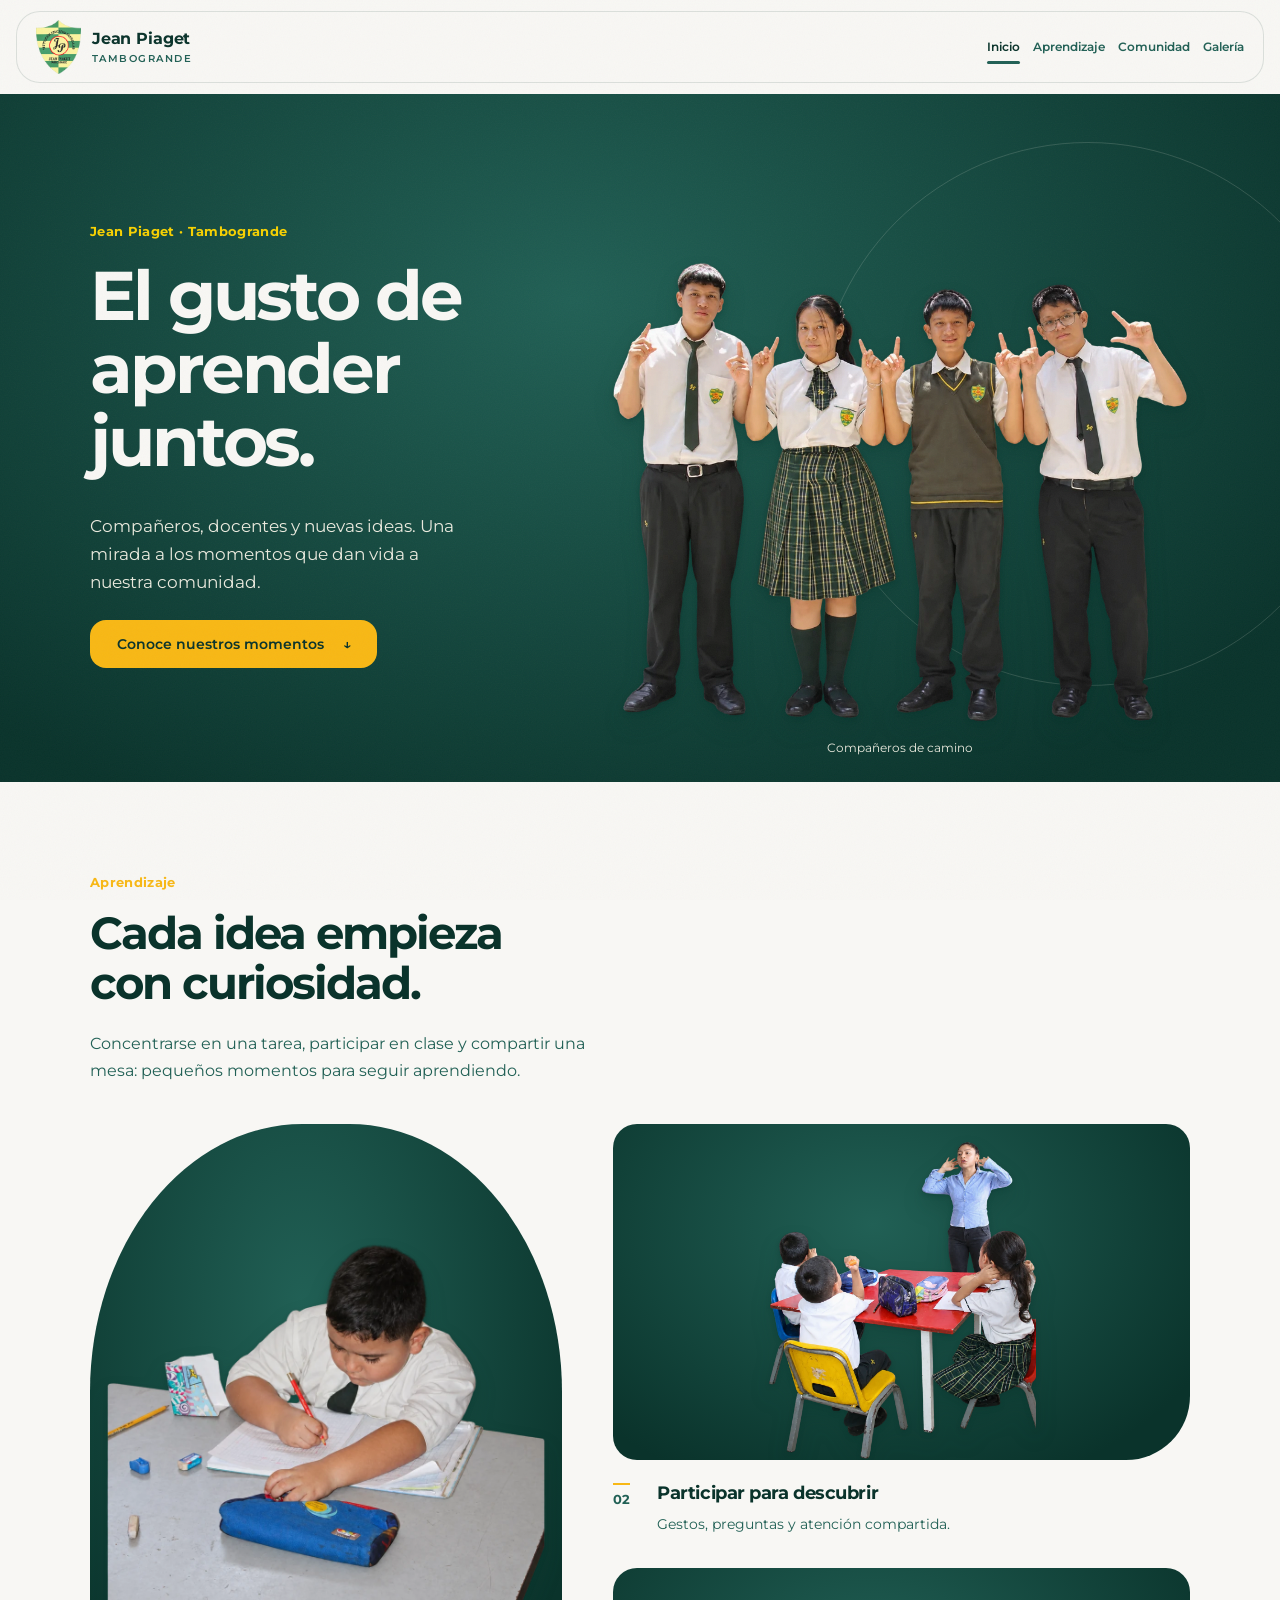
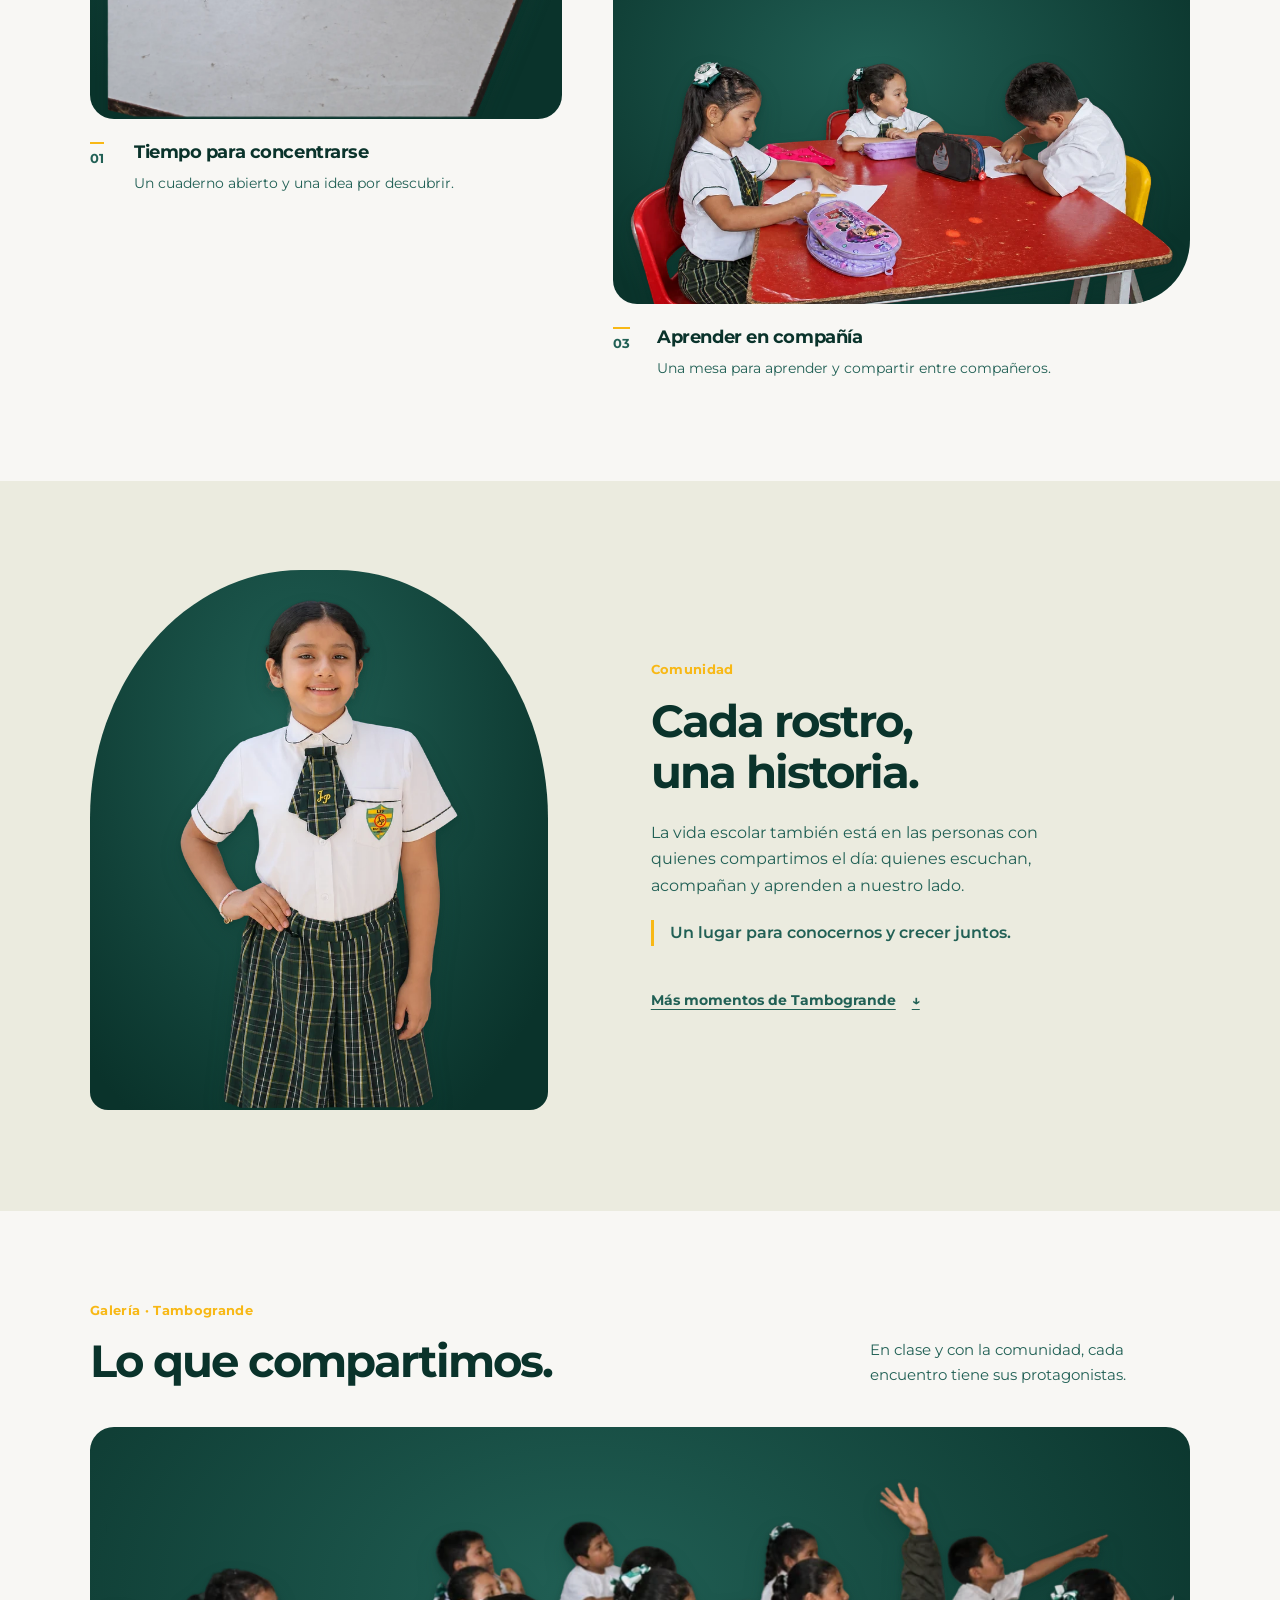
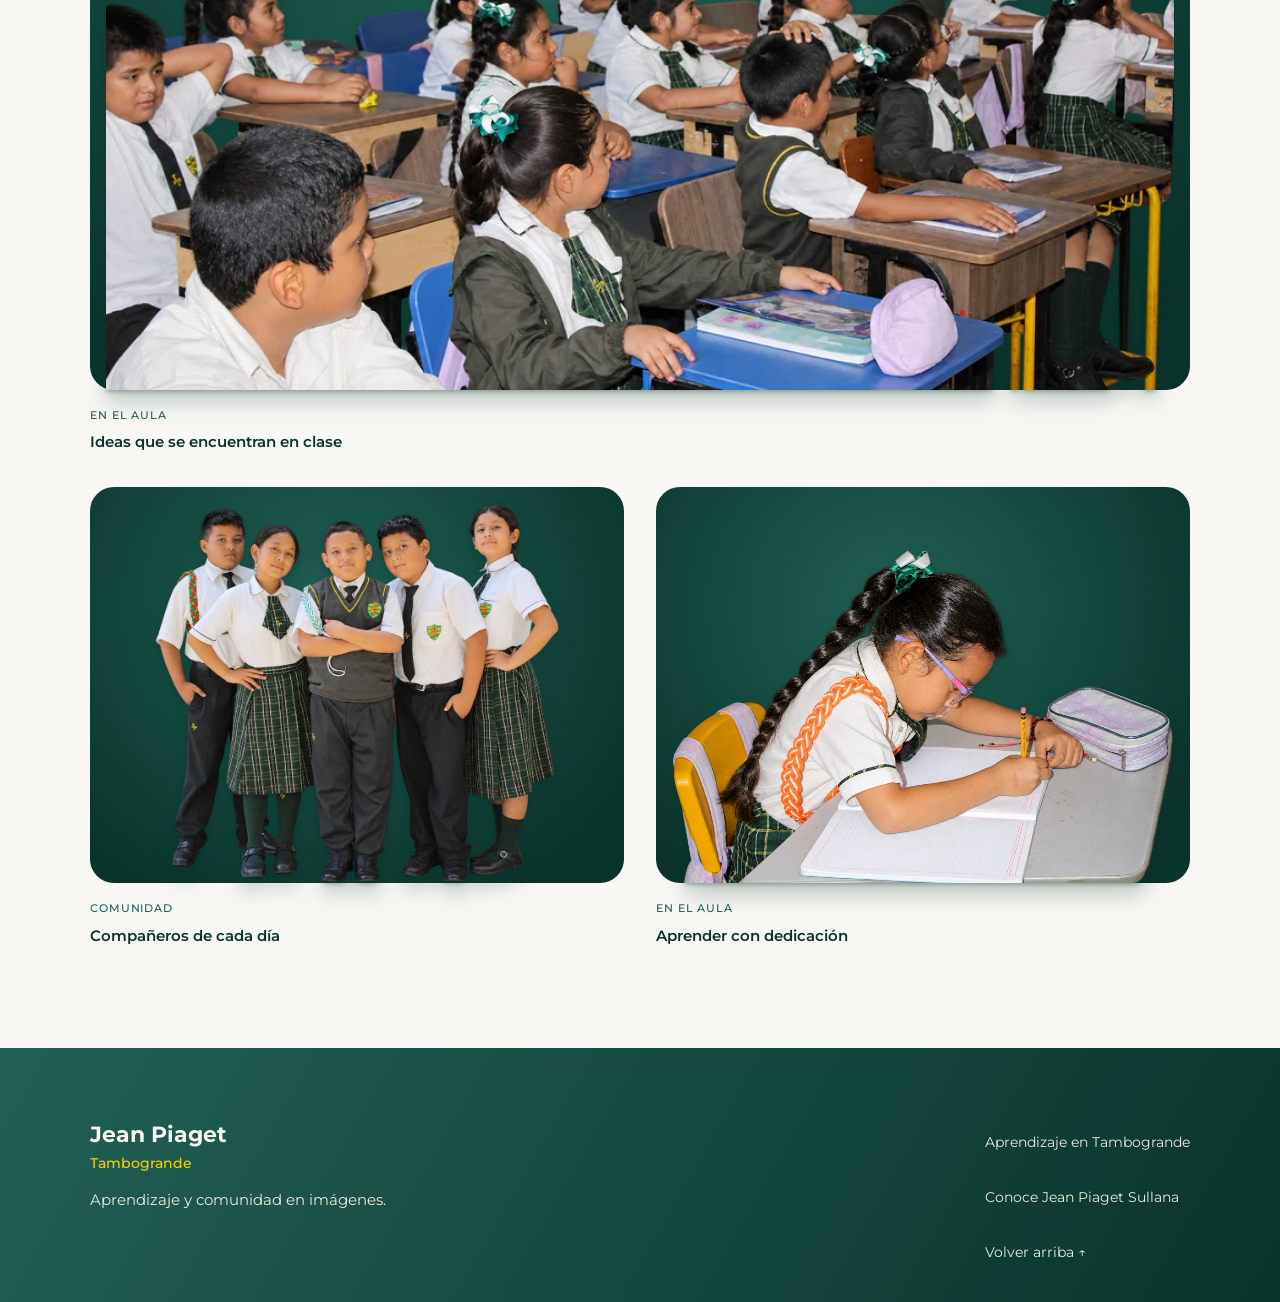
==== index.html @ 91a05a90 "feat: publish independent Tambogrande website" ====
<!DOCTYPE html>
<html lang="es">
<head>
<meta charset="UTF-8">
<meta name="viewport" content="width=device-width, initial-scale=1">
<title>Jean Piaget Tambogrande | Aprendizaje y comunidad</title>
<meta name="description" content="Una mirada a Jean Piaget Tambogrande: estudiantes, docentes y momentos compartidos de aprendizaje.">
<meta name="theme-color" content="#0A332B">
<link rel="icon" href="img/escudo-tambogrande.png" type="image/png">
<link rel="canonical" href="https://adrinoaimar.github.io/jean-piaget-tambogrande-web/">
<meta property="og:type" content="website">
<meta property="og:site_name" content="Jean Piaget Tambogrande">
<meta property="og:title" content="Jean Piaget Tambogrande | Aprendizaje y comunidad">
<meta property="og:description" content="Estudiantes, docentes y momentos compartidos de aprendizaje en Tambogrande.">
<meta property="og:url" content="https://adrinoaimar.github.io/jean-piaget-tambogrande-web/">
<link rel="preload" href="fonts/montserrat-400-latin.woff2" as="font" type="font/woff2" crossorigin>
<link rel="stylesheet" href="css/styles.css?v=20261109-tambogrande">
<link rel="stylesheet" href="css/creative.css?v=20261109-tambogrande">
<link rel="stylesheet" href="css/tambogrande.css?v=20261109-independiente">
<script>document.documentElement.classList.add("js");</script>
</head>
<body class="tambogrande-page">
<a class="skip-link" href="#contenido">Saltar al contenido</a>
<header class="site-header">
  <nav class="nav shell" aria-label="Navegación de Tambogrande">
    <a class="brand tb-brand" href="index.html" aria-label="Jean Piaget Tambogrande">
      <img class="brand__mark" src="img/escudo-tambogrande.png" width="256" height="310" alt="Escudo de Jean Piaget Tambogrande">
      <span class="brand__name">Jean Piaget<span>Tambogrande</span></span>
    </a>
    <button class="nav__toggle" type="button" aria-expanded="false" aria-controls="menu" aria-label="Abrir menú"><span aria-hidden="true">☰</span></button>
    <ul class="nav__links" id="menu">
      <li><a href="index.html" aria-current="page">Inicio</a></li>
      <li><a href="#aprendizaje">Aprendizaje</a></li>
      <li><a href="#comunidad">Comunidad</a></li>
      <li><a href="#galeria">Galería</a></li>
    </ul>
  </nav>
</header>
<main id="contenido">
  <section class="tb-hero" aria-labelledby="tb-title">
    <div class="shell tb-hero__grid">
      <div class="tb-hero__copy">
        <span class="eyebrow">Jean Piaget · Tambogrande</span>
        <h1 id="tb-title">El gusto de<br>aprender juntos.</h1>
        <p>Compañeros, docentes y nuevas ideas. Una mirada a los momentos que dan vida a nuestra comunidad.</p>
        <a class="btn tb-button" href="#aprendizaje">Conoce nuestros momentos <span aria-hidden="true">↓</span></a>
      </div>
      <figure class="tb-hero__portrait">
        <img src="img/recortes/tambogrande/companeros-de-camino.webp" srcset="img/recortes/tambogrande/companeros-de-camino-480.webp 480w, img/recortes/tambogrande/companeros-de-camino.webp 960w" sizes="(max-width: 760px) 90vw, 52vw" width="960" height="765" alt="Cuatro estudiantes de Jean Piaget Tambogrande juntos con sus uniformes" fetchpriority="high" decoding="async">
        <figcaption>Compañeros de camino</figcaption>
      </figure>
    </div>
  </section>

  <section class="section tb-learning" id="aprendizaje" aria-labelledby="learning-title">
    <div class="shell">
      <div class="tb-heading reveal">
        <span class="eyebrow">Aprendizaje</span>
        <h2 id="learning-title">Cada idea empieza<br>con curiosidad.</h2>
        <p>Concentrarse en una tarea, participar en clase y compartir una mesa: pequeños momentos para seguir aprendiendo.</p>
      </div>
      <div class="tb-learning__grid">
        <article class="tb-feature reveal">
          <figure class="tb-stage tb-stage--tall">
            <img src="img/recortes/tambogrande/concentracion-al-aprender.webp" srcset="img/recortes/tambogrande/concentracion-al-aprender-480.webp 480w, img/recortes/tambogrande/concentracion-al-aprender.webp 960w" sizes="(max-width: 760px) 90vw, 42vw" width="960" height="1042" alt="Estudiante concentrado escribiendo en su cuaderno sobre una mesa" loading="lazy" decoding="async">
          </figure>
          <div class="tb-feature__copy"><span class="tb-number" aria-hidden="true">01</span><h3>Tiempo para concentrarse</h3><p>Un cuaderno abierto y una idea por descubrir.</p></div>
        </article>
        <div class="tb-learning__side">
          <article class="tb-scene reveal">
            <figure class="tb-stage">
              <img src="img/recortes/tambogrande/aprender-con-movimiento.webp" srcset="img/recortes/tambogrande/aprender-con-movimiento-480.webp 480w, img/recortes/tambogrande/aprender-con-movimiento.webp 960w" sizes="(max-width: 760px) 90vw, 48vw" width="960" height="1140" alt="Docente haciendo gestos junto a tres estudiantes alrededor de una mesa" loading="lazy" decoding="async">
            </figure>
            <div class="tb-scene__copy"><span class="tb-number" aria-hidden="true">02</span><h3>Participar para descubrir</h3><p>Gestos, preguntas y atención compartida.</p></div>
          </article>
          <article class="tb-scene reveal">
            <figure class="tb-stage">
              <img src="img/recortes/tambogrande/acompanamiento-en-aula.webp?v=20261109-sin-docentes" srcset="img/recortes/tambogrande/acompanamiento-en-aula-480.webp?v=20261109-sin-docentes 480w, img/recortes/tambogrande/acompanamiento-en-aula.webp?v=20261109-sin-docentes 960w" sizes="(max-width: 760px) 90vw, 48vw" width="960" height="431" alt="Tres estudiantes comparten una actividad alrededor de una mesa roja" loading="lazy" decoding="async">
            </figure>
            <div class="tb-scene__copy"><span class="tb-number" aria-hidden="true">03</span><h3>Aprender en compañía</h3><p>Una mesa para aprender y compartir entre compañeros.</p></div>
          </article>
        </div>
      </div>
    </div>
  </section>

  <section class="section tb-community" id="comunidad" aria-labelledby="community-title">
    <div class="shell tb-community__grid">
      <figure class="tb-stage tb-stage--portrait reveal">
        <img src="img/recortes/tambogrande/confianza-para-crecer.webp" srcset="img/recortes/tambogrande/confianza-para-crecer-480.webp 480w, img/recortes/tambogrande/confianza-para-crecer.webp 960w" sizes="(max-width: 760px) 80vw, 36vw" width="960" height="1744" alt="Retrato de estudiante de Jean Piaget Tambogrande con uniforme escolar" loading="lazy" decoding="async">
      </figure>
      <div class="tb-community__copy reveal">
        <span class="eyebrow">Comunidad</span>
        <h2 id="community-title">Cada rostro,<br>una historia.</h2>
        <p>La vida escolar también está en las personas con quienes compartimos el día: quienes escuchan, acompañan y aprenden a nuestro lado.</p>
        <p class="tb-community__line">Un lugar para conocernos y crecer juntos.</p>
        <a class="tb-text-link" href="#galeria">Más momentos de Tambogrande <span aria-hidden="true">↓</span></a>
      </div>
    </div>
  </section>

  <section class="section tb-gallery-section" id="galeria" aria-labelledby="gallery-title">
    <div class="shell">
      <div class="tb-gallery-heading reveal">
        <div><span class="eyebrow">Galería · Tambogrande</span><h2 id="gallery-title">Lo que compartimos.</h2></div>
        <p>En clase y con la comunidad, cada encuentro tiene sus protagonistas.</p>
      </div>
      <div class="gallery tb-gallery">
        <figure class="tb-gallery__item tb-gallery__item--wide reveal">
          <img src="img/recortes/tambogrande/ideas-en-clase.webp" srcset="img/recortes/tambogrande/ideas-en-clase-480.webp 480w, img/recortes/tambogrande/ideas-en-clase.webp 960w" sizes="(max-width: 760px) 90vw, 1060px" width="960" height="461" alt="Grupo de estudiantes en clase junto a sus escritorios" data-full="img/recortes/tambogrande/ideas-en-clase.webp" loading="lazy" decoding="async">
          <figcaption><span>En el aula</span>Ideas que se encuentran en clase</figcaption>
        </figure>
        <figure class="tb-gallery__item reveal">
          <img src="img/recortes/tambogrande/amistad-escolar.webp" srcset="img/recortes/tambogrande/amistad-escolar-480.webp 480w, img/recortes/tambogrande/amistad-escolar.webp 960w" sizes="(max-width: 760px) 90vw, 520px" width="960" height="902" alt="Cinco estudiantes de Tambogrande posan juntos con su uniforme escolar" data-full="img/recortes/tambogrande/amistad-escolar.webp" loading="lazy" decoding="async">
          <figcaption><span>Comunidad</span>Compañeros de cada día</figcaption>
        </figure>
        <figure class="tb-gallery__item reveal">
          <img src="img/recortes/tambogrande/aprender-con-dedicacion.webp" srcset="img/recortes/tambogrande/aprender-con-dedicacion-480.webp 480w, img/recortes/tambogrande/aprender-con-dedicacion.webp 960w" sizes="(max-width: 760px) 90vw, 520px" width="960" height="639" alt="Estudiante con lentes escribe en su cuaderno durante una actividad en clase" data-full="img/recortes/tambogrande/aprender-con-dedicacion.webp" loading="lazy" decoding="async">
          <figcaption><span>En el aula</span>Aprender con dedicación</figcaption>
        </figure>
      </div>
    </div>
  </section>
</main>
<footer class="site-footer tb-footer">
  <div class="shell tb-footer__row">
    <div><p class="tb-footer__name">Jean Piaget <span>Tambogrande</span></p><p>Aprendizaje y comunidad en imágenes.</p></div>
    <nav aria-label="Más información"><a href="#aprendizaje">Aprendizaje en Tambogrande</a><a href="https://adrinoaimar.github.io/jean-piaget-web/">Conoce Jean Piaget Sullana</a><a href="#contenido">Volver arriba ↑</a></nav>
  </div>
</footer>
<script src="js/main.js?v=20261109-tambogrande" defer></script>
</body>
</html>
---- css/styles.css ----
/* =========================================================================
   Jean Piaget Tambogrande
   Sistema de diseno. CSS vanilla, sin dependencias de build.
   Marca: verdes institucionales / amarillo / marfil.
   Tipografia: Source Serif 4 (titulos), Montserrat (textos).
   ========================================================================= */

@import url("fonts.css");

/* ---------- 1. Tokens ---------------------------------------------------- */

:root {
  /* Marca (fijos, no cambian entre modos) */
  --brand-green: #216055;
  --brand-green-deep: #0A332B;
  --brand-cream: #EBEBDF;
  --brand-red: #F8B815;
  --brand-ink: #0A332B;

  /* Superficies y texto, modo claro */
  --surface: #F8F7F4;
  --surface-raised: #F8F7F4;
  --surface-sunken: #EBEBDF;
  --surface-invert: var(--brand-green-deep);

  --text-strong: var(--brand-ink);
  --text: #216055;
  --text-muted: #216055;
  --text-on-invert: #F8F7F4;
  --text-on-invert-muted: #EBEBDF;

  --line: #EBEBDF;
  --line-strong: #EBEBDF;

  --accent: var(--brand-red);
  --accent-hover: #F8B815;
  --accent-on: #0A332B;

  --leaf: var(--brand-green-deep);
  --leaf-soft: #EBEBDF;

  /* Sombras tenidas al verde de marca, nunca negro puro */
  --shadow-sm: 0 1px 2px rgba(10, 51, 43, 0.06);
  --shadow-md: 0 10px 30px -12px rgba(10, 51, 43, 0.22);
  --shadow-lg: 0 30px 60px -24px rgba(10, 51, 43, 0.30);

  /* Radios: cards 14px, campos 8px, botones pastilla. Regla unica y constante. */
  --r-card: 14px;
  --r-field: 8px;
  --r-pill: 999px;

  /* Ritmo vertical */
  --space-section: clamp(4.5rem, 9vw, 8rem);
  --measure: 62ch;
  --shell: 1180px;

  /* Capas */
  --z-base: 1;
  --z-sticky: 100;
  --z-overlay: 200;

  --ease: cubic-bezier(0.16, 1, 0.3, 1);
  --dur: 260ms;
}

@media (prefers-color-scheme: dark) {
  :root:not([data-theme="light"]) {
    --surface: #0A332B;
    --surface-raised: #0A332B;
    --surface-sunken: #0A332B;
    --surface-invert: #0A332B;

    --text-strong: #EBEBDF;
    --text: #EBEBDF;
    --text-muted: #EBEBDF;
    --text-on-invert: #EBEBDF;
    --text-on-invert-muted: #EBEBDF;

    --line: #0A332B;
    --line-strong: #216055;

    /* El amarillo mantiene texto verde oscuro para contraste */
    --accent: #F8B815;
    --accent-hover: #F8B815;
    --accent-on: #0A332B;

    --leaf: #EBEBDF;
    --leaf-soft: #0A332B;

    --shadow-sm: 0 1px 2px rgba(10, 51, 43, 0.4);
    --shadow-md: 0 10px 30px -12px rgba(10, 51, 43, 0.55);
    --shadow-lg: 0 30px 60px -24px rgba(10, 51, 43, 0.65);
  }
}

/* ---------- 2. Base ------------------------------------------------------ */

*,
*::before,
*::after { box-sizing: border-box; }

html {
  scroll-behavior: smooth;
  -webkit-text-size-adjust: 100%;
}

@media (prefers-reduced-motion: reduce) {
  html { scroll-behavior: auto; }
}

body {
  margin: 0;
  background: var(--surface);
  color: var(--text);
  font-family: "Montserrat", system-ui, -apple-system, "Segoe UI", sans-serif;
  font-size: 1rem;
  line-height: 1.65;
  -webkit-font-smoothing: antialiased;
}

img, svg { display: block; max-width: 100%; }
a { color: inherit; text-decoration: none; }

/* Grano fino sobre toda la pagina para romper la planitud digital.
   Fijo y sin eventos: nunca repinta durante el scroll. */
body::after {
  content: "";
  position: fixed;
  inset: 0;
  z-index: var(--z-overlay);
  pointer-events: none;
  opacity: 0.035;
  background-image: url("data:image/svg+xml,%3Csvg xmlns='http://www.w3.org/2000/svg' width='140' height='140'%3E%3Cfilter id='n'%3E%3CfeTurbulence type='fractalNoise' baseFrequency='0.85' numOctaves='3'/%3E%3C/filter%3E%3Crect width='140' height='140' filter='url(%23n)'/%3E%3C/svg%3E");
}

@media (prefers-color-scheme: dark) {
  :root:not([data-theme="light"]) body::after { opacity: 0.05; }
}

h1, h2, h3, h4 {
  font-family: "Source Serif 4", Georgia, serif;
  font-weight: 700;
  color: var(--text-strong);
  margin: 0 0 0.5em;
  text-wrap: balance;
}

h1 { font-size: clamp(2.25rem, 5.2vw, 3.5rem); line-height: 1.08; letter-spacing: -0.02em; }
h2 { font-size: clamp(1.7rem, 3.4vw, 2.5rem); line-height: 1.15; letter-spacing: -0.015em; }
h3 { font-size: 1.2rem; line-height: 1.3; letter-spacing: -0.005em; }
h4 { font-size: 1rem; line-height: 1.35; }

p { margin: 0 0 1rem; max-width: var(--measure); text-wrap: pretty; }
p:last-child { margin-bottom: 0; }

:focus-visible {
  outline: 3px solid var(--accent);
  outline-offset: 3px;
  border-radius: 3px;
}

::selection { background: var(--brand-cream); color: var(--brand-ink); }

.skip-link {
  position: absolute;
  left: -9999px;
  top: 0;
  z-index: var(--z-overlay);
  background: var(--accent);
  color: var(--accent-on);
  padding: 12px 20px;
  border-radius: 0 0 var(--r-field) 0;
  font-weight: 600;
  font-size: 0.9rem;
}
.skip-link:focus { left: 0; }

.visually-hidden {
  position: absolute;
  width: 1px; height: 1px;
  padding: 0; margin: -1px;
  overflow: hidden;
  clip: rect(0 0 0 0);
  white-space: nowrap;
}

/* ---------- 3. Estructura ------------------------------------------------ */

.shell {
  width: 100%;
  max-width: var(--shell);
  margin-inline: auto;
  padding-inline: clamp(1.25rem, 4vw, 2.5rem);
}

.section {
  /* Padding inferior levemente mayor que el superior: correccion optica */
  padding-block: var(--space-section) calc(var(--space-section) * 1.12);
}

.section--sunken { background: var(--surface-sunken); }

.section--invert {
  background: var(--surface-invert);
  color: var(--text-on-invert-muted);
}
.section--invert h2,
.section--invert h3 { color: var(--text-on-invert); }

.section-lead { max-width: 46ch; margin-bottom: clamp(2.5rem, 5vw, 3.5rem); }
.section-lead p { color: var(--text-muted); font-size: 1.05rem; }

/* Eyebrow. Uso racionado: maximo 1 cada 3 secciones. */
.eyebrow {
  display: block;
  font-size: 0.75rem;
  font-weight: 700;
  letter-spacing: 0.16em;
  text-transform: uppercase;
  color: var(--accent);
  margin-bottom: 0.9rem;
}

.rule {
  height: 1px;
  background: var(--line);
  border: 0;
  margin: 0;
}

/* Utilidades minimas de ritmo, para no dispersar estilos en el marcado */
.stack-top { margin-top: 1.75rem; }
.stack-top-sm { margin-top: 1rem; }
.text-center { text-align: center; }
.center-narrow { max-width: 52ch; margin-inline: auto; }
.center-narrow p { margin-inline: auto; }

/* Cifras institucionales: familia de layout propia, sin tarjetas */
.figures {
  display: grid;
  grid-template-columns: repeat(auto-fit, minmax(150px, 1fr));
  gap: clamp(1.5rem, 4vw, 3rem);
  border-top: 1px solid var(--line);
  padding-top: 2.25rem;
}

.figure__value {
  display: block;
  font-family: "Source Serif 4", Georgia, serif;
  font-weight: 700;
  font-size: clamp(2.1rem, 4.5vw, 3rem);
  line-height: 1;
  color: var(--leaf);
  font-variant-numeric: tabular-nums;
}

.figure__label {
  display: block;
  margin-top: 0.6rem;
  font-size: 0.82rem;
  color: var(--text-muted);
  max-width: 22ch;
}

/* Aviso de contenido de ejemplo. Honesto y visible, no escondido. */
.notice {
  display: flex;
  gap: 0.85rem;
  align-items: flex-start;
  padding: 1rem 1.15rem;
  background: var(--leaf-soft);
  border-left: 3px solid var(--leaf);
  border-radius: 0 var(--r-field) var(--r-field) 0;
  font-size: 0.88rem;
  color: var(--text);
}

.notice i { color: var(--leaf); font-size: 1.15rem; flex-shrink: 0; }
.notice p { margin: 0; max-width: none; }

/* ---------- 4. Cabecera y navegacion ------------------------------------- */

.site-header {
  position: sticky;
  top: 0;
  z-index: var(--z-sticky);
  background: color-mix(in srgb, var(--surface) 88%, transparent);
  backdrop-filter: blur(12px) saturate(150%);
  -webkit-backdrop-filter: blur(12px) saturate(150%);
  border-bottom: 1px solid var(--line);
}

@supports not (backdrop-filter: blur(1px)) {
  .site-header { background: var(--surface); }
}

.nav {
  display: flex;
  align-items: center;
  justify-content: space-between;
  gap: 1.5rem;
  height: 72px;
}

.brand {
  display: flex;
  align-items: center;
  gap: 0.7rem;
  flex-shrink: 0;
}

/* El escudo conserva su proporcion original de 354 por 426 */
.brand__mark { width: auto; height: 46px; flex-shrink: 0; }

.brand__name {
  font-family: "Source Serif 4", Georgia, serif;
  font-weight: 700;
  font-size: 1.02rem;
  line-height: 1.1;
  color: var(--text-strong);
  letter-spacing: -0.01em;
}

.brand__name span {
  display: block;
  font-family: "Montserrat", sans-serif;
  font-weight: 600;
  font-size: 0.58rem;
  letter-spacing: 0.13em;
  text-transform: uppercase;
  color: var(--text-muted);
  margin-top: 3px;
}

.nav__links {
  display: flex;
  align-items: center;
  gap: clamp(0.7rem, 1.6vw, 1.35rem);
  list-style: none;
  margin: 0;
  padding: 0;
}

.nav__links a {
  position: relative;
  display: block;
  padding: 0.4rem 0;
  font-size: 0.83rem;
  font-weight: 600;
  color: var(--text);
  white-space: nowrap;
  transition: color var(--dur) var(--ease);
}

.nav__links a::after {
  content: "";
  position: absolute;
  left: 0; right: 0; bottom: 0;
  height: 2px;
  background: var(--accent);
  transform: scaleX(0);
  transform-origin: left;
  transition: transform var(--dur) var(--ease);
}

.nav__links a:hover { color: var(--text-strong); }
.nav__links a:hover::after { transform: scaleX(1); }

.nav__links a[aria-current="page"] { color: var(--text-strong); }
.nav__links a[aria-current="page"]::after { transform: scaleX(1); }

.nav__toggle {
  display: none;
  align-items: center;
  justify-content: center;
  width: 42px; height: 42px;
  background: transparent;
  border: 1px solid var(--line-strong);
  border-radius: var(--r-field);
  color: var(--text-strong);
  cursor: pointer;
  font-size: 1.25rem;
  line-height: 1;
}

/* ---------- 5. Botones --------------------------------------------------- */

.btn {
  display: inline-flex;
  align-items: center;
  justify-content: center;
  gap: 0.5rem;
  padding: 0.82rem 1.6rem;
  border: 1px solid transparent;
  border-radius: var(--r-pill);
  font-family: inherit;
  font-size: 0.87rem;
  font-weight: 600;
  line-height: 1.2;
  white-space: nowrap;
  cursor: pointer;
  transition: background-color var(--dur) var(--ease),
              border-color var(--dur) var(--ease),
              color var(--dur) var(--ease),
              transform 120ms var(--ease);
}

.btn:active { transform: translateY(1px); }

.btn--primary { background: var(--accent); color: var(--accent-on); }
.btn--primary:hover { background: var(--accent-hover); }

.btn--ghost {
  background: transparent;
  border-color: var(--line-strong);
  color: var(--text-strong);
}
.btn--ghost:hover { border-color: var(--text-strong); background: var(--surface-raised); }

/* Sobre fondo invertido necesita su propio contraste */
.section--invert .btn--ghost,
.hero .btn--ghost {
  border-color: rgba(248, 247, 244, 0.45);
  color: var(--text-on-invert);
}
.section--invert .btn--ghost:hover,
.hero .btn--ghost:hover {
  border-color: var(--text-on-invert);
  background: rgba(248, 247, 244, 0.1);
}

.btn--sm { padding: 0.6rem 1.15rem; font-size: 0.8rem; }

.link-arrow {
  display: inline-flex;
  align-items: center;
  gap: 0.4rem;
  font-size: 0.85rem;
  font-weight: 600;
  color: var(--leaf);
  transition: gap var(--dur) var(--ease), color var(--dur) var(--ease);
}
.link-arrow i { transition: transform var(--dur) var(--ease); }
.link-arrow:hover { color: var(--accent); }
.link-arrow:hover i { transform: translateX(3px); }

/* ---------- 6. Hero (familia de layout: split asimetrico) ---------------- */

.hero {
  position: relative;
  background: var(--surface-invert);
  color: var(--text-on-invert-muted);
  overflow: hidden;
  padding-block: clamp(3rem, 6vw, 5.5rem) clamp(3.5rem, 7vw, 6rem);
}

/* Textura ambiental sutil, no un degradado plano */
.hero::before {
  content: "";
  position: absolute;
  inset: 0;
  background:
    radial-gradient(90% 120% at 82% 8%, rgba(33, 96, 85, 0.55), transparent 62%),
    radial-gradient(70% 90% at 4% 96%, rgba(235, 235, 223, 0.10), transparent 60%);
  pointer-events: none;
}

.hero > .shell { position: relative; z-index: var(--z-base); }

.hero__grid {
  display: grid;
  grid-template-columns: minmax(0, 1.02fr) minmax(0, 0.98fr);
  gap: clamp(2rem, 5vw, 4rem);
  align-items: center;
}

.hero h1 { color: var(--text-on-invert); }
.hero .eyebrow { color: var(--brand-cream); }

.hero__lead {
  font-size: clamp(1rem, 1.5vw, 1.12rem);
  color: var(--text-on-invert-muted);
  max-width: 40ch;
  margin-top: 1.1rem;
}

.hero__actions {
  display: flex;
  flex-wrap: wrap;
  gap: 0.85rem;
  margin-top: 2rem;
}

/* ---------- 6b. Cabecera de paginas interiores --------------------------- */

.page-hero {
  position: relative;
  background: var(--surface-invert);
  color: var(--text-on-invert-muted);
  overflow: hidden;
  padding-block: clamp(2.75rem, 5vw, 4.25rem) clamp(3rem, 5.5vw, 4.75rem);
}

.page-hero::before {
  content: "";
  position: absolute;
  inset: 0;
  background: radial-gradient(75% 130% at 88% 4%, rgba(33, 96, 85, 0.5), transparent 62%);
  pointer-events: none;
}

.page-hero > .shell { position: relative; z-index: var(--z-base); }

.page-hero h1 { color: var(--text-on-invert); max-width: 24ch; }
.page-hero .eyebrow { color: var(--brand-cream); }

.page-hero p {
  color: var(--text-on-invert-muted);
  max-width: 52ch;
  margin-top: 0.9rem;
}

/* Migas de pan: toda pagina interior tiene camino de vuelta */
.crumbs {
  display: flex;
  align-items: center;
  gap: 0.5rem;
  font-size: 0.78rem;
  color: var(--text-on-invert-muted);
  margin-bottom: 1.4rem;
}

.crumbs a { transition: color var(--dur) var(--ease); }
.crumbs a:hover { color: var(--brand-cream); }
.crumbs i { font-size: 0.85rem; opacity: 0.6; }
.crumbs [aria-current="page"] { color: var(--text-on-invert); font-weight: 600; }

/* ---------- 7. Marcadores y fotografias ---------------------------------- */
/* Los marcadores identifican imagenes pendientes; las fotografias reales
   conservan su proporcion visual y sus textos legibles. */

.media {
  position: relative;
  display: grid;
  place-items: center;
  align-content: center;
  gap: 0.9rem;
  border-radius: var(--r-card);
  background:
    radial-gradient(70% 70% at 50% 38%, color-mix(in srgb, var(--leaf) 12%, transparent), transparent 70%),
    linear-gradient(150deg, var(--leaf-soft), color-mix(in srgb, var(--leaf-soft) 55%, var(--surface-raised)));
  border: 1px solid var(--line);
  color: var(--text-muted);
  text-align: center;
  padding: 1.5rem;
  overflow: hidden;
}

/* Trama diagonal tenue: da materialidad y deja claro que es un espacio reservado */
.media::after {
  content: "";
  position: absolute;
  inset: 0;
  background-image:
    repeating-linear-gradient(135deg, rgba(33, 96, 85, 0.05) 0 2px, transparent 2px 9px);
  pointer-events: none;
}

.media i {
  font-size: clamp(2.1rem, 4.5vw, 3.1rem);
  color: var(--leaf);
  opacity: 0.75;
  position: relative;
  z-index: var(--z-base);
}

.media__label {
  position: relative;
  z-index: var(--z-base);
  font-size: 0.66rem;
  font-weight: 600;
  letter-spacing: 0.1em;
  text-transform: uppercase;
  color: var(--text-muted);
  max-width: 24ch;
}

.media--photo {
  display: block;
  margin: 0;
  padding: 0;
  background: var(--surface-sunken);
}

.media--photo::after {
  background: linear-gradient(0deg, rgba(10, 51, 43, 0.65), transparent 52%);
}

.media--photo > img {
  position: absolute;
  inset: 0;
  width: 100%;
  height: 100%;
  object-fit: cover;
}

.media--photo figcaption {
  position: absolute;
  z-index: var(--z-base);
  inset-inline: 1rem;
  bottom: 1rem;
  width: fit-content;
  max-width: calc(100% - 2rem);
  padding: 0.4rem 0.55rem;
  border-radius: 0.35rem;
  background: rgba(10, 51, 43, 0.72);
  color: #F8F7F4;
  font-size: 0.78rem;
  font-weight: 600;
  letter-spacing: 0.02em;
  text-shadow: 0 1px 3px rgba(10, 51, 43, 0.55);
}

.media--hero {
  aspect-ratio: 4 / 3;
  border-color: rgba(235, 235, 223, 0.30);
  background: rgba(248, 247, 244, 0.06);
  box-shadow: var(--shadow-lg);
}
.media--hero i { color: var(--brand-cream); }
.media--hero .media__label { color: var(--text-on-invert-muted); }
.media--hero::after { background: transparent; }

/* Retrato con credito de fuente, para fotografia historica real */
.portrait { margin: 0; }

.portrait img {
  width: 100%;
  height: auto;
  border-radius: var(--r-card);
  border: 1px solid var(--line);
  box-shadow: var(--shadow-md);
  background: var(--surface-sunken);
}

.portrait figcaption {
  margin-top: 0.85rem;
  font-size: 0.76rem;
  line-height: 1.5;
  color: var(--text-muted);
  max-width: 40ch;
}

.media--wide { aspect-ratio: 16 / 10; }
.media--square { aspect-ratio: 1 / 1; }
.media--tall { aspect-ratio: 3 / 4; }

/* ---------- 8. Familia: pilares en filas con hairline --------------------- */
/* Sustituye a la grilla de tarjetas iguales. */

.pillars {
  display: grid;
  gap: 0;
  border-top: 1px solid var(--line);
}

.pillar {
  display: grid;
  grid-template-columns: 3rem minmax(0, 1fr) minmax(0, 1.5fr);
  gap: clamp(1rem, 3vw, 2.5rem);
  align-items: start;
  padding-block: 1.75rem;
  border-bottom: 1px solid var(--line);
}

.pillar__icon {
  font-size: 1.5rem;
  color: var(--leaf);
  line-height: 1;
  padding-top: 0.15rem;
  transition: transform var(--dur) var(--ease);
}

.pillar:hover .pillar__icon { transform: translateY(-2px); }

.pillar h3 { margin: 0; }
.pillar p { color: var(--text-muted); font-size: 0.95rem; margin: 0; }

/* ---------- 9. Familia: bento asimetrico --------------------------------- */

.bento {
  display: grid;
  grid-template-columns: repeat(6, 1fr);
  gap: clamp(1rem, 2vw, 1.4rem);
}

.bento__cell {
  position: relative;
  display: flex;
  flex-direction: column;
  gap: 0.9rem;
  padding: clamp(1.4rem, 2.4vw, 2rem);
  background: var(--surface-raised);
  border: 1px solid var(--line);
  border-radius: var(--r-card);
  box-shadow: var(--shadow-sm);
  transition: transform var(--dur) var(--ease), box-shadow var(--dur) var(--ease);
}

.bento__cell:hover { transform: translateY(-3px); box-shadow: var(--shadow-md); }

.bento__cell h3 { margin: 0; }
.bento__cell p { color: var(--text-muted); font-size: 0.94rem; margin: 0; }
.bento__cell .link-arrow { margin-top: auto; padding-top: 0.5rem; }

/* Celda con superficie de marca, para dar variacion visual real */
.bento__cell--leaf {
  background: linear-gradient(155deg, var(--brand-green-deep), var(--brand-green));
  border-color: transparent;
  color: var(--text-on-invert-muted);
}
.bento__cell--leaf h3 { color: #F8F7F4; }
.bento__cell--leaf p { color: rgba(248, 247, 244, 0.82); }
.bento__cell--leaf .link-arrow { color: var(--brand-cream); }
.bento__cell--leaf .link-arrow:hover { color: #F8F7F4; }

.bento__cell--cream {
  background: var(--brand-cream);
  border-color: transparent;
}
.bento__cell--cream h3,
.bento__cell--cream p { color: var(--brand-ink); }
.bento__cell--cream .link-arrow { color: var(--brand-green-deep); }

.bento__cell--media { padding: 0; overflow: hidden; }
.bento__cell--media .media { border: 0; border-radius: 0; height: 100%; }

/* Reparto de celdas */
.c-3 { grid-column: span 3; }
.c-2 { grid-column: span 2; }
.c-4 { grid-column: span 4; }
.c-6 { grid-column: span 6; }

/* ---------- 10. Familia: split editorial --------------------------------- */

.split {
  display: grid;
  grid-template-columns: minmax(0, 1fr) minmax(0, 1fr);
  gap: clamp(2rem, 5vw, 4.5rem);
  align-items: center;
}

.split--reverse > *:first-child { order: 2; }

.split__body p { color: var(--text-muted); }

.spec {
  display: grid;
  gap: 0.85rem;
  margin-top: 1.75rem;
  padding: 0;
  list-style: none;
}

.spec li {
  display: grid;
  grid-template-columns: 1.15rem 1fr;
  gap: 0.75rem;
  align-items: start;
  font-size: 0.94rem;
  color: var(--text);
}

.spec i { color: var(--leaf); font-size: 1.05rem; line-height: 1.5; }

/* ---------- 11. Familia: cita a pagina completa -------------------------- */

.quote {
  position: relative;
  text-align: center;
  padding-block: clamp(3.5rem, 7vw, 5.5rem);
  overflow: hidden;
}

/* Luz ambiental para que la banda no lea como un bloque plano */
.quote::before {
  content: "";
  position: absolute;
  inset: 0;
  background: radial-gradient(60% 90% at 50% 0%, rgba(33, 96, 85, 0.40), transparent 65%);
  pointer-events: none;
}

.quote > .shell { position: relative; z-index: var(--z-base); }

.quote blockquote {
  margin: 0 auto;
  max-width: 22ch;
  font-family: "Source Serif 4", Georgia, serif;
  font-weight: 600;
  font-style: italic;
  font-size: clamp(1.6rem, 4vw, 2.6rem);
  /* Holgura para descendentes en italica */
  line-height: 1.18;
  padding-bottom: 0.15em;
  color: var(--brand-cream);
}

.quote figcaption {
  margin-top: 1.5rem;
  font-size: 0.8rem;
  font-weight: 600;
  letter-spacing: 0.1em;
  text-transform: uppercase;
  color: var(--text-on-invert-muted);
}

/* ---------- 12. Familia: pasos numerados --------------------------------- */

.steps {
  counter-reset: step;
  display: grid;
  gap: 0;
  border-top: 1px solid var(--line);
}

.step {
  display: grid;
  grid-template-columns: 4.5rem minmax(0, 1fr);
  gap: clamp(1rem, 3vw, 2rem);
  align-items: baseline;
  padding-block: 1.9rem;
  border-bottom: 1px solid var(--line);
}

.step::before {
  counter-increment: step;
  content: counter(step, decimal-leading-zero);
  font-family: "Source Serif 4", Georgia, serif;
  font-size: 1.6rem;
  font-weight: 700;
  color: var(--line-strong);
  line-height: 1;
}

.step h3 { margin-bottom: 0.35rem; }
.step p { color: var(--text-muted); font-size: 0.95rem; margin: 0; }

/* ---------- 13. Familia: galeria masonry --------------------------------- */

.gallery {
  columns: 3;
  column-gap: clamp(1rem, 2vw, 1.4rem);
}

.gallery > * {
  break-inside: avoid;
  margin-bottom: clamp(1rem, 2vw, 1.4rem);
}

/* ---------- 14. Datos y contacto ----------------------------------------- */

.contact-grid {
  display: grid;
  grid-template-columns: minmax(0, 0.85fr) minmax(0, 1fr);
  gap: clamp(2rem, 5vw, 4rem);
  align-items: start;
}

.data-list { margin: 0; }

.data-list dt {
  font-size: 0.7rem;
  font-weight: 700;
  letter-spacing: 0.12em;
  text-transform: uppercase;
  color: var(--text-muted);
  margin-top: 1.4rem;
}
.data-list dt:first-child { margin-top: 0; }

.data-list dd {
  margin: 0.25rem 0 0;
  color: var(--text-strong);
  font-weight: 500;
}
.data-list dd a:hover { color: var(--accent); }

.map {
  margin-top: 2rem;
  border-radius: var(--r-card);
  overflow: hidden;
  border: 1px solid var(--line);
  aspect-ratio: 16 / 10;
}
.map iframe { width: 100%; height: 100%; border: 0; }

/* ---------- 15. Formularios ---------------------------------------------- */

.form {
  display: grid;
  gap: 1.15rem;
  padding: clamp(1.5rem, 3vw, 2.25rem);
  background: var(--surface-raised);
  border: 1px solid var(--line);
  border-radius: var(--r-card);
}

.field { display: grid; gap: 0.4rem; }

.field label {
  font-size: 0.82rem;
  font-weight: 600;
  color: var(--text-strong);
}

.field input,
.field select,
.field textarea {
  width: 100%;
  padding: 0.78rem 0.9rem;
  font-family: inherit;
  font-size: 0.95rem;
  color: var(--text-strong);
  background: var(--surface);
  border: 1px solid var(--line-strong);
  border-radius: var(--r-field);
  transition: border-color var(--dur) var(--ease), box-shadow var(--dur) var(--ease);
}

.field textarea { min-height: 130px; resize: vertical; }

.field input::placeholder,
.field textarea::placeholder { color: var(--text-muted); opacity: 1; }

.field input:focus,
.field select:focus,
.field textarea:focus {
  outline: none;
  border-color: var(--leaf);
  box-shadow: 0 0 0 3px color-mix(in srgb, var(--leaf) 22%, transparent);
}

.field__error {
  font-size: 0.8rem;
  font-weight: 600;
  color: var(--accent);
  min-height: 1.1em;
}

.field input[aria-invalid="true"],
.field select[aria-invalid="true"],
.field textarea[aria-invalid="true"] { border-color: var(--accent); }

.form__status {
  font-size: 0.9rem;
  font-weight: 600;
  line-height: 1.45;
  min-height: 1.3em;
  margin: 0;
}

.form__status[data-kind="ok"] { color: var(--leaf); }
.form__status[data-kind="error"] { color: var(--accent); }
.form__status[data-kind="info"] { color: var(--text-muted); }

/* Estado de envio: el boton se bloquea y muestra puntos animados */
.btn[data-loading="true"] {
  opacity: 0.75;
  cursor: progress;
}

.btn[data-loading="true"]::after {
  content: "";
  width: 0.9em;
  display: inline-block;
  text-align: left;
  animation: dots 1.2s steps(4, end) infinite;
}

@keyframes dots {
  0% { content: ""; }
  25% { content: "."; }
  50% { content: ".."; }
  75% { content: "..."; }
}

.btn:disabled { pointer-events: none; }

@media (prefers-reduced-motion: reduce) {
  .btn[data-loading="true"]::after { animation: none; content: "..."; }
}

/* ---------- 16. Pie ------------------------------------------------------ */

.site-footer {
  background: var(--surface-invert);
  color: var(--text-on-invert-muted);
  padding-block: clamp(3rem, 6vw, 4.5rem) 1.75rem;
}

.footer-top {
  display: grid;
  grid-template-columns: minmax(0, 1.4fr) minmax(0, 1fr) minmax(0, 1fr);
  gap: clamp(2rem, 4vw, 3rem);
  padding-bottom: 2.5rem;
  border-bottom: 1px solid rgba(248, 247, 244, 0.14);
}

.site-footer h4 {
  color: var(--brand-cream);
  font-size: 0.78rem;
  font-family: "Montserrat", sans-serif;
  font-weight: 700;
  letter-spacing: 0.12em;
  text-transform: uppercase;
  margin-bottom: 1rem;
}

.site-footer p { color: var(--text-on-invert-muted); font-size: 0.92rem; }

.footer-list { list-style: none; margin: 0; padding: 0; display: grid; gap: 0.6rem; }
.footer-list a { font-size: 0.92rem; transition: color var(--dur) var(--ease); }
.footer-list a:hover { color: var(--brand-cream); }

.footer-motto {
  font-family: "Source Serif 4", Georgia, serif;
  font-style: italic;
  font-size: 1.05rem;
  color: var(--brand-cream);
  line-height: 1.25;
  padding-bottom: 0.1em;
  margin-top: 1rem;
}

.footer-bottom {
  display: flex;
  flex-wrap: wrap;
  justify-content: space-between;
  gap: 0.75rem;
  padding-top: 1.5rem;
  font-size: 0.78rem;
  color: var(--text-on-invert-muted);
}

.footer-bottom nav { display: flex; gap: 1.25rem; }
.footer-bottom a:hover { color: var(--brand-cream); }

/* ---------- 17. Movimiento ------------------------------------------------ */
/* Movimiento base. La dirección visual se completa en creative.css. */

/* El contenido solo se oculta si JS esta activo. Sin JS, la pagina se ve
   completa: el movimiento es una mejora, nunca un requisito para leer. */
.js .reveal {
  opacity: 0;
  transform: translateY(18px);
  transition: opacity 640ms var(--ease), transform 640ms var(--ease);
  transition-delay: var(--reveal-delay, 0ms);
}

.js .reveal.is-visible { opacity: 1; transform: none; }

@media (prefers-reduced-motion: reduce) {
  .js .reveal { opacity: 1; transform: none; transition: none; }
  *, *::before, *::after {
    animation-duration: 0.001ms !important;
    transition-duration: 0.001ms !important;
  }
}

/* ---------- 18. Adaptacion ------------------------------------------------ */

@media (max-width: 1020px) {
  .nav__toggle { display: inline-flex; }

  .nav {
    flex-wrap: wrap;
    height: auto;
    padding-block: 0.9rem;
  }

  .nav__links {
    order: 3;
    width: 100%;
    flex-direction: column;
    align-items: stretch;
    gap: 0;
    margin-top: 0.75rem;
    border-top: 1px solid var(--line);
    display: none;
  }

  .nav__links[data-open="true"] { display: flex; }

  .nav__links a {
    padding: 0.85rem 0;
    border-bottom: 1px solid var(--line);
    font-size: 0.95rem;
  }
  .nav__links a::after { display: none; }
  .nav__links li:last-child a { border-bottom: 0; }

  .hero__grid { grid-template-columns: 1fr; }
  .split,
  .contact-grid { grid-template-columns: 1fr; }
  .split--reverse > *:first-child { order: 0; }

  .bento { grid-template-columns: repeat(4, 1fr); }
  .c-3, .c-2, .c-4, .c-6 { grid-column: span 2; }

  .gallery { columns: 2; }
  .footer-top { grid-template-columns: 1fr 1fr; }
}

@media (max-width: 720px) {
  /* La cabecera se mantiene en una sola fila: marca, menu y llamada a la accion */
  .nav { gap: 0.6rem; }
  .brand { gap: 0.5rem; min-width: 0; }
  .brand__mark { width: auto; height: 36px; }
  .brand__name { font-size: 0.85rem; }
  .brand__name span { display: none; }
  .nav__toggle { width: 38px; height: 38px; order: 2; }
  .nav .btn--sm { order: 3; padding: 0.5rem 0.85rem; font-size: 0.74rem; }
}

@media (max-width: 640px) {
  .pillar {
    grid-template-columns: 2.25rem minmax(0, 1fr);
    row-gap: 0.4rem;
  }
  .pillar p { grid-column: 2; }

  .bento { grid-template-columns: 1fr; }
  .c-3, .c-2, .c-4, .c-6 { grid-column: span 1; }

  .gallery { columns: 1; }
  .footer-top { grid-template-columns: 1fr; }

  .step { grid-template-columns: 1fr; row-gap: 0.3rem; }
  .step::before { font-size: 1.2rem; }

  .hero__actions .btn { width: 100%; }

  /* En pantallas chicas el hero no debe empujar el contenido fuera de vista */
  .media--hero { aspect-ratio: 16 / 10; }
}

@media print {
  .site-header, .nav__toggle, .hero__actions { display: none; }
  body { background: #F8F7F4; color: #0A332B; }
}

/* Fotografías recortadas: las personas se integran con las superficies del sitio. */
.cutout {
  position: relative;
  isolation: isolate;
  display: flex;
  align-items: flex-end;
  justify-content: center;
  min-width: 0;
  margin: 0;
}
.cutout::before {
  content: "";
  position: absolute;
  z-index: -1;
  width: 88%;
  aspect-ratio: 1;
  bottom: 4%;
  border-radius: 50%;
  background: var(--leaf-soft);
}
.cutout > img {
  display: block;
  width: 100%;
  height: auto;
  max-height: 32rem;
  object-fit: contain;
  object-position: center bottom;
  filter: drop-shadow(0 10px 16px rgba(10, 51, 43, 0.12));
}
.hero--portraits { padding-bottom: 0; }
.hero--portraits .hero__grid { align-items: center; }
.hero--portraits .hero__grid > :first-child { padding-bottom: 3.5rem; }
.cutout--hero { align-self: end; }
.cutout--hero::before,
.cutout--header::before { background: rgba(235, 235, 223, 0.10); }
.cutout--hero > img { max-height: 34rem; }
.page-hero--visual { padding-bottom: 0; }
.page-hero__grid {
  display: grid;
  grid-template-columns: minmax(0, 1.2fr) minmax(0, 0.8fr);
  align-items: center;
  gap: clamp(2rem, 4vw, 4rem);
}
.page-hero__copy { padding-bottom: clamp(2.75rem, 5vw, 4rem); }
.cutout--header { align-self: end; }
.cutout--header > img { max-height: 27rem; }
.cutout--panel {
  min-height: 25rem;
  padding: 1.5rem 1.5rem 0;
  border: 0;
  border-radius: var(--r-card);
  background: var(--brand-cream);
  overflow: hidden;
}
.cutout--panel::before { background: rgba(33, 96, 85, 0.12); }
.cutout--panel > img { max-height: 29rem; }
.cutout--panel.bento__cell { align-items: center; justify-content: flex-end; }
.card-portrait { height: 13rem; margin: -0.5rem 0 0.5rem; }
.card-portrait > img { width: 100%; height: 100%; }
.card-portrait::before { height: 90%; width: auto; }
.student-pair { display: grid; grid-template-columns: 1fr 1fr; gap: 0.5rem; align-items: end; }
.student-pair .cutout > img { max-height: 27rem; }
.photo-strip { display: grid; grid-template-columns: repeat(3, minmax(0, 1fr)); gap: 1.4rem; }
.photo-card { margin: 0; min-width: 0; overflow: hidden; border-radius: var(--r-card); background: var(--surface-raised); border: 1px solid var(--line); }
.photo-card > img { display: block; width: 100%; height: auto; aspect-ratio: 4 / 5; object-fit: cover; }
.photo-card > img[src*="/recortes/"] { object-fit: contain; padding: 1rem 1rem 0; background: var(--leaf-soft); }
.photo-card figcaption { padding: 1rem 1.2rem; color: var(--text-strong); font-size: 0.85rem; line-height: 1.5; font-weight: 600; }
.split > .photo-card { width: 100%; }
.split > .photo-card > img { aspect-ratio: 4 / 5; }
.community-row { display: grid; grid-template-columns: repeat(4, minmax(0, 1fr)); align-items: end; gap: 1.5rem; }
.community-row .cutout > img { height: 20rem; }
.gallery--portraits { columns: initial; display: grid; grid-template-columns: repeat(3, minmax(0, 1fr)); align-items: stretch; gap: 1.5rem; }
.portrait-card { display: flex; flex-direction: column; margin: 0; min-width: 0; padding: 1.5rem 1.25rem 0; border-radius: var(--r-card); overflow: hidden; background: var(--brand-cream); }
.portrait-card:nth-child(3n + 2) { background: var(--leaf-soft); }
.portrait-card:nth-child(3n) { background: #EBEBDF; }
.portrait-card > img { display: block; width: 100%; height: 24rem; object-fit: contain; object-position: center bottom; }
.portrait-card figcaption { position: relative; padding: 1.2rem 0; color: var(--brand-ink); font-size: 0.85rem; font-weight: 600; }
.gallery--moments .photo-card { margin-bottom: 1.4rem; }
.gallery--moments .photo-card > img { aspect-ratio: auto; }
@media (max-width: 800px) {
  .page-hero__grid { grid-template-columns: 1fr 0.8fr; gap: 1rem; }
  .page-hero__grid h1 { font-size: clamp(2rem, 4vw, 3rem); }
  .page-hero__grid p { font-size: 0.95rem; }
  .cutout--header > img { max-height: 25rem; }
  .gallery--portraits { grid-template-columns: repeat(2, minmax(0, 1fr)); }
  .photo-strip { gap: 0.8rem; }
  .community-row { grid-template-columns: repeat(2, minmax(0, 1fr)); }
}
@media (max-width: 600px) {
  .hero--portraits .hero__grid > :first-child { padding-bottom: 0; }
  .cutout--hero { margin-top: 0.5rem; }
  .cutout--hero > img { max-height: 25rem; }
  .page-hero__grid { grid-template-columns: 1fr; gap: 0; }
  .page-hero__copy { padding-bottom: 2rem; }
  .cutout--header { width: min(85%, 23rem); justify-self: center; }
  .cutout--header > img { max-height: 22rem; }
  .cutout--panel { min-height: 22rem; }
  .photo-strip { grid-template-columns: 1fr; gap: 1.25rem; }
  .photo-strip .photo-card > img { max-height: 29rem; }
  .gallery--portraits { grid-template-columns: 1fr 1fr; gap: 0.75rem; }
  .portrait-card { padding: 0.75rem 0.5rem 0; }
  .portrait-card > img { height: 17rem; }
  .portrait-card figcaption { font-size: 0.74rem; padding: 0.9rem 0; }
  .community-row { gap: 0.7rem; }
  .community-row .cutout > img { height: 16rem; }
}

/* Participaciones artísticas y acompañamiento del talento. */
.talent-feature { display: grid; grid-template-columns: 1fr 1fr; align-items: center; gap: clamp(2rem, 4vw, 4rem); }
.talent-feature p { color: var(--text-muted); }
.talent-duo { display: grid; grid-template-columns: 1fr 1fr; align-items: end; gap: 0.5rem; }
.talent-duo .cutout > img { height: 28rem; }
.talent-grid { display: grid; grid-template-columns: 1fr 1fr; gap: 1.5rem; }
.talent-card { overflow: hidden; border: 1px solid var(--line); border-radius: var(--r-card); background: var(--surface-raised); }
.talent-card > figure { display: flex; align-items: flex-end; justify-content: center; height: 27rem; margin: 0; padding: 1.5rem 1rem 0; background: var(--leaf-soft); }
.talent-card:nth-child(2n) > figure { background: var(--brand-cream); }
.talent-card > figure > img { display: block; width: 100%; height: 100%; object-fit: contain; object-position: center bottom; }
.talent-card__body { padding: 1.5rem; }
.talent-card__body h3 { margin-bottom: 0.6rem; }
.talent-card__body p { color: var(--text-muted); font-size: 0.95rem; margin-bottom: 0; }
.talent-note { max-width: 65ch; margin: 2rem auto 0; text-align: center; color: var(--text-muted); }
.gallery--talent { grid-template-columns: repeat(4, minmax(0, 1fr)); }
.gallery--talent .portrait-card > img { height: 20rem; }
@media (max-width: 800px) {
  .talent-feature { grid-template-columns: 1fr; }
  .talent-duo { max-width: 36rem; width: 100%; justify-self: center; }
  .gallery--talent { grid-template-columns: repeat(2, minmax(0, 1fr)); }
}
@media (max-width: 600px) {
  .talent-grid { grid-template-columns: 1fr; }
  .talent-card > figure { height: 24rem; }
  .talent-duo .cutout > img { height: 22rem; }
  .gallery--talent .portrait-card > img { height: 16rem; }
}
---- css/creative.css ----
/* Dirección visual: descubrimiento, energía y comunidad escolar.
   Montserrat para orientación y títulos; Source Serif para citas y firma. */
:root {
  --brand-green: #216055;
  --brand-green-deep: #0A332B;
  --brand-cream: #EBEBDF;
  --brand-ink: #0A332B;
  --accent: #F8B815;
  --accent-hover: #F8D200;
  --surface: #F8F7F4;
  --surface-raised: #F8F7F4;
  --surface-sunken: #EBEBDF;
  --surface-invert: #0A332B;
  --text-strong: #0A332B;
  --text: #216055;
  --text-muted: #216055;
  --line: #EBEBDF;
  --sunshine: #F8B815;
  --lime: #F8D200;
  --accent-on: #0A332B;
  --brand-red: #F8B815;
  --text-on-invert: #F8F7F4;
  --text-on-invert-muted: #EBEBDF;
  --leaf: #216055;
  --space-section: clamp(3.5rem, 7vw, 6.5rem);
}
h1, h2, h3 { font-family: "Montserrat", sans-serif; font-weight: 700; letter-spacing: -0.045em; }
h1 { font-size: clamp(2.7rem, 5.1vw, 5.1rem); line-height: 1.06; }
h2 { font-size: clamp(2rem, 3.5vw, 3.25rem); line-height: 1.13; }
h3 { letter-spacing: -0.025em; line-height: 1.25; }
body { background: var(--surface); }
.eyebrow { text-transform: none; letter-spacing: 0.025em; font-size: 0.82rem; }
.section-lead { max-width: 56ch; }
.section-lead p { margin-top: 1.1rem; }
.section--sunken {
  background: radial-gradient(circle at 25% 25%, #F8F7F4, #EBEBDF);
}
.site-header { padding: 0.7rem 0; border: 0; background: rgba(248, 247, 244, 0.88); transition: box-shadow 300ms ease; }
.site-header.is-scrolled { box-shadow: 0 8px 30px rgba(10, 51, 43, 0.08); }
.nav { width: min(1320px, calc(100% - 2rem)); max-width: none; padding-inline: 1.2rem; border: 1px solid rgba(10, 51, 43, 0.12); border-radius: 24px; background: var(--surface-raised); gap: 1rem; }
.brand__mark { height: 44px; }
.nav__links { gap: clamp(0.6rem, 1vw, 1rem); }
.nav__links a { font-size: 0.78rem; }
.nav__links a::after { height: 3px; border-radius: 3px; background: var(--brand-green); }
.btn { position: relative; isolation: isolate; overflow: hidden; border-radius: 16px; transition: transform 260ms var(--ease), box-shadow 260ms ease, background 260ms ease; }
.btn--primary { background: linear-gradient(120deg, #216055, #0A332B); color: #F8F7F4; border: 1px solid transparent; box-shadow: 0 4px 12px rgba(10,51,43,.12); }
.btn--primary:hover { background: #0A332B; transform: translateY(-2px); box-shadow: 0 6px 16px rgba(10,51,43,.18); }
.hero__actions .btn--primary { background: linear-gradient(120deg, #F8B815, #F8D200); color: #0A332B; box-shadow: none; }
.btn:active { transform: translateY(1px) scale(0.98); }
.btn--ghost { background: rgba(248, 247, 244, 0.08); border-color: rgba(248, 247, 244, 0.5); }
.hero, .page-hero {
  isolation: isolate;
  background: radial-gradient(circle at 65% 40%, #216055, #0A332B);
}
.hero::before, .page-hero::before {
  inset: -10%;
  background: repeating-linear-gradient(120deg, transparent 0, transparent 119px, rgba(248, 247, 244, 0.035) 120px, transparent 121px);
  transform: rotate(-5deg);
}
.hero::after, .page-hero::after {
  content: ""; position: absolute; z-index: -1; width: 36rem; height: 36rem; right: -22rem; top: -12rem;
  border: 55px solid rgba(235, 235, 223, 0.14); border-radius: 50%; pointer-events: none;
}
.hero--portraits { padding-top: clamp(2.5rem, 5vw, 5rem); }
.hero__grid { grid-template-columns: 1.05fr 0.95fr; gap: 2.5rem; }
.hero h1 { max-width: 11ch; font-size: clamp(3.3rem, 5.7vw, 5.8rem); color: #EBEBDF; }
.hero__lead { color: #EBEBDF; font-size: 1.1rem; line-height: 1.8; }
.hero .eyebrow, .page-hero .eyebrow { color: #EBEBDF; }
.hero .eyebrow { display: inline-flex; align-items: center; gap: 0.6rem; }
.hero .eyebrow::before { content: ""; width: 0.65rem; height: 0.65rem; background: var(--sunshine); border-radius: 50%; box-shadow: 0 0 0 5px rgba(248, 184, 21, 0.13); }
.hero .cutout--hero { margin-bottom: 1rem; }
.cutout--hero::before, .cutout--header::before {
  width: 96%; aspect-ratio: 1; bottom: 2%; border-radius: 46% 54% 31% 69% / 65% 36% 64% 35%;
  background: radial-gradient(circle, #F8F7F4, #EBEBDF);
  transform: rotate(-9deg);
}
.cutout--hero::after, .cutout--header::after {
  content: ""; position: absolute; z-index: -1; width: 96%; aspect-ratio: 1; bottom: 3%; border: 1px dashed rgba(235, 235, 223, 0.6);
  border-radius: 37% 63% 52% 48% / 50% 45% 55% 50%; transform: rotate(7deg) scale(1.04); pointer-events: none;
}
.cutout--hero > img, .cutout--header > img { filter: drop-shadow(0 20px 16px rgba(10, 51, 43, 0.18)); }
.hero-photo-note { border-left: 3px solid #F8B815; position: absolute; right: -0.75rem; bottom: 12%; max-width: 12rem; padding: 1rem 1.2rem; border-radius: 18px 18px 18px 3px; color: var(--brand-ink); background: radial-gradient(circle, #F8F7F4, #EBEBDF); box-shadow: 0 12px 30px rgba(10, 51, 43, .18); font-family: "Source Serif 4", Georgia, serif; font-size: 1.2rem; line-height: 1.15; font-weight: 700; transform: rotate(5deg); }
.hero-photo-note i { display: block; margin-bottom: 0.4rem; font-size: 1.25rem; color: #216055; }
.page-hero h1 { max-width: 17ch; color: #EBEBDF; }
.page-hero p { color: #EBEBDF; line-height: 1.8; }
.page-hero--visual { padding-top: 2.25rem; }
.page-hero__grid { grid-template-columns: 1.15fr 0.85fr; }
.page-hero__copy { padding-bottom: 3rem; }
.cutout--header > img { max-height: 29rem; }
.cutout--header { margin-bottom: 0.5rem; }
.crumbs { font-size: 0.75rem; opacity: 0.85; }
.bento__cell, .photo-card, .talent-card { box-shadow: 0 9px 25px -20px rgba(10, 51, 43, 0.4); }
.bento__cell { border-radius: 22px; }
.bento__cell--cream { background: linear-gradient(140deg, #F8F7F4, #EBEBDF); }
.bento__cell--leaf { background: radial-gradient(at 100% 0%, #EBEBDF50, transparent 75%), linear-gradient(145deg, #216055, #216055); }
.bento__cell--leaf h3, .bento__cell--leaf p { color: #F8F7F4; }
.school-levels { gap: 1.5rem; }
.school-levels > :first-child { background: linear-gradient(145deg, #F8F7F4, #EBEBDF); }
.school-levels .card-portrait { height: 14rem; }
.school-levels .card-portrait::before { border-radius: 47% 53% 28% 72%; background: linear-gradient(140deg, #F8F7F4, #EBEBDF); }
.school-levels > :nth-child(2) { transform: translateY(1.5rem); }
.school-levels > :nth-child(4) { background: linear-gradient(150deg, #F8F7F4, #EBEBDF); }
.school-levels > :last-child { background: repeating-linear-gradient(transparent 0 31px, rgba(10, 51, 43, .05) 32px), #F8F7F4; justify-content: center; }
.cutout--panel { border-radius: 32px 32px 90px 32px; background: linear-gradient(135deg, #F8F7F4, #EBEBDF); }
.cutout--panel::before { background: linear-gradient(145deg, #EBEBDF, #EBEBDF50); border-radius: 40% 60% 60% 40%; }
.student-pair { padding: 1rem; background: linear-gradient(120deg, #EBEBDF80, #EBEBDF80); border-radius: 5rem 2rem 4rem 1rem; }
.student-pair .cutout::before { background: transparent; }
.photo-card { border-radius: 22px; }
.photo-card > img[src*="/recortes/"] { background: linear-gradient(140deg, #F8F7F4, #EBEBDF); }
.photo-strip { gap: 1.75rem; }
.photo-strip > :nth-child(2) { margin-top: 1.5rem; }
.photo-strip > :nth-child(3) { margin-top: 3rem; }
.portrait-card { border-radius: 28px 28px 12px 12px; background: linear-gradient(135deg, #F8F7F4, #EBEBDF); transition: transform 380ms var(--ease), box-shadow 380ms ease; }
.portrait-card:nth-child(3n+2) { background: linear-gradient(145deg, #F8F7F4, #EBEBDF); }
.portrait-card:nth-child(3n) { background: linear-gradient(145deg, #F8F7F4, #EBEBDF); }
.talent-feature { padding-top: 1rem; padding-bottom: 1rem; }
.talent-duo { padding-top: 1.5rem; background: radial-gradient(ellipse at 60% 60%, #EBEBDF80, transparent 65%); }
.talent-card { border-radius: 24px; }
.talent-card > figure { background: radial-gradient(at 20% 20%, #EBEBDF, transparent 60%), linear-gradient(140deg, #F8F7F4, #EBEBDF); }
.talent-card:nth-child(2n) > figure { background: radial-gradient(at 100% 0%, #EBEBDF, transparent 60%), linear-gradient(135deg, #F8F7F4, #EBEBDF); }
.talent-card__body { padding: 1.7rem; }
.community-row { padding-top: 1rem; }
.community-row .cutout::before { background: linear-gradient(135deg, #F8F7F4, #EBEBDF); border-radius: 45% 55% 40% 60%; }
.site-footer { background: linear-gradient(120deg, #216055, #0A332B); }
.footer-motto { color: #F8D200; }
/* Entradas coordinadas: primero el mensaje, después la comunidad. */
@keyframes photo-arrive { from { opacity: 0; transform: translateY(44px) scale(0.96); } to { opacity: 1; transform: none; } }
@keyframes copy-arrive { from { opacity: 0; transform: translateX(-26px); } to { opacity: 1; transform: none; } }
@keyframes frame-settle { from { transform: rotate(-24deg) scale(0.85); } to { transform: rotate(-9deg); } }
@media (prefers-reduced-motion: no-preference) {
  .hero .hero__grid > :first-child, .page-hero__copy { animation: copy-arrive 900ms var(--ease) both; }
  .hero .cutout--hero, .cutout--header { animation: photo-arrive 1100ms 150ms var(--ease) both; }
  .cutout--hero::before, .cutout--header::before { animation: frame-settle 1400ms 200ms var(--ease) both; }
  .js .reveal { transform: translateY(30px); transition: opacity 800ms var(--ease), transform 800ms var(--ease); transition-delay: var(--reveal-delay, 0ms); }
  .js .reveal[data-reveal="left"] { transform: translateX(-35px); }
  .js .reveal[data-reveal="right"] { transform: translateX(35px); }
  .js .reveal[data-reveal="scale"] { transform: scale(0.96); }
  .js .reveal.is-visible { transform: none; }
  .hero .reveal { opacity: 1; }
}
@media (hover: hover) and (prefers-reduced-motion: no-preference) {
  .portrait-card:hover { transform: translateY(-7px) rotate(-0.8deg); box-shadow: 0 18px 30px -20px #21605580; }
  .photo-card img, .talent-card img { transition: transform 650ms var(--ease); }
  .photo-card:hover img, .talent-card:hover img { transform: scale(1.035); }
  .link-arrow i { transition: transform 260ms var(--ease); }
  .link-arrow:hover i { transform: translateX(5px); }
}
/* Galería: ampliación real y navegación por teclado. */
.photo-open { display: block; width: 100%; height: 24rem; border: 0; padding: 0; background: transparent; cursor: zoom-in; border-radius: 12px; }
.photo-open:focus-visible { outline: 3px solid #F8B815; outline-offset: 4px; }
.photo-open img { display: block; width: 100%; height: 100%; object-fit: contain; object-position: center bottom; }
.gallery--talent .photo-open { height: 20rem; }
.gallery--moments .photo-open { height: auto; border-radius: 0; }
.gallery--moments .photo-open img { height: auto; object-fit: cover; }
.gallery-is-open { overflow: hidden; }
.gallery-dialog { width: min(1040px, calc(100% - 2rem)); max-height: calc(100dvh - 2rem); padding: 0; border: 1px solid #F8F7F440; border-radius: 24px; background: #F8F7F4; color: #0A332B; box-shadow: 0 30px 100px #0A332B66; }
.gallery-dialog::backdrop { background: rgba(10, 51, 43, 0.88); backdrop-filter: blur(10px); }
.gallery-dialog[open] { animation: photo-arrive 300ms var(--ease); }
.gallery-dialog__bar { display: flex; align-items: center; justify-content: space-between; gap: 1rem; padding: 1rem 1.3rem; }
.gallery-dialog__bar h2 { margin: 0; font-size: 1rem; letter-spacing: -0.02em; }
.gallery-dialog__close, .gallery-dialog__arrow { display: inline-flex; align-items: center; justify-content: center; width: 44px; height: 44px; border: 1px solid #EBEBDF; border-radius: 50%; background: #F8F7F4; color: #0A332B; cursor: pointer; font-size: 1.3rem; }
.gallery-dialog__stage { position: relative; padding-inline: 3.5rem; background: radial-gradient(ellipse at 50% 30%, #EBEBDF, #EBEBDF); }
.gallery-dialog__image { display: block; width: 100%; height: min(65dvh, 680px); object-fit: contain; }
.gallery-dialog__arrow { position: absolute; top: 50%; transform: translateY(-50%); }
.gallery-dialog__arrow--prev { left: 0.6rem; }
.gallery-dialog__arrow--next { right: 0.6rem; }
.gallery-dialog__caption { margin: 0; padding: 1rem 1.3rem; font-weight: 600; font-size: 0.9rem; }
@media (max-width: 1100px) { .nav { gap: 0.6rem; padding-inline: 0.9rem; } .brand__name span { font-size: 0.5rem; } }
@media (max-width: 1020px) { .hero__grid { grid-template-columns: 1fr; } .hero h1 { max-width: 16ch; } .hero .cutout--hero { width: min(34rem, 100%); justify-self: center; } .nav__links a { font-size: 0.95rem; } .school-levels > :nth-child(2) { transform: none; } }
@media (max-width: 800px) { .page-hero__grid { grid-template-columns: 1.1fr 0.9fr; } .page-hero h1 { font-size: clamp(2rem, 4.5vw, 3rem); } .photo-strip { gap: 0.8rem; } .hero-photo-note { right: 0; } }
@media (max-width: 600px) {
  .site-header { padding-block: 0.45rem; }
  .nav { width: calc(100% - 1rem); border-radius: 18px; padding-inline: 0.7rem; gap: 0.35rem; }
  .brand { gap: 0.3rem; } .brand__mark { height: 31px; } .brand__name { font-size: 0.77rem; }
  .nav .btn--sm { padding: 0.55rem 0.7rem; font-size: 0.68rem; border-radius: 12px; }
  .nav__toggle { width: 34px; height: 34px; }
  .hero h1 { font-size: clamp(3.15rem, 13vw, 4.4rem); max-width: 11ch; }
  .hero__lead { font-size: 1rem; }
  .hero__grid { gap: 2rem; }
  .hero--portraits .hero__grid > :first-child { padding-bottom: 0; }
  .hero .cutout--hero { margin-bottom: 0.8rem; }
  .hero-photo-note { bottom: 9%; max-width: 9.5rem; padding: 0.75rem; font-size: 1rem; }
  .page-hero__grid { grid-template-columns: 1fr; }
  .page-hero h1 { font-size: clamp(2.35rem, 10vw, 3.2rem); }
  .page-hero__copy { padding-bottom: 2.2rem; }
  .page-hero .cutout--header { width: min(90%, 24rem); }
  .photo-strip > :nth-child(n) { margin-top: 0; }
  .portrait-card .photo-open { height: 17rem; }
  .gallery--talent .photo-open { height: 16rem; }
  .gallery-dialog__image { height: 58dvh; }
  .gallery-dialog__stage { padding-inline: 2.7rem; }
}
@media (prefers-color-scheme: dark) {
  :root:not([data-theme="light"]) { --surface: #0A332B; --surface-raised: #0A332B; --surface-sunken: #0A332B; --text-strong: #EBEBDF; --text: #EBEBDF; --text-muted: #EBEBDF; --leaf-soft: #0A332B; --line: #216055; }
  .section--sunken { background: radial-gradient(at 5% 15%, #0A332B, transparent 65%), #0A332B; }
  .site-header { background: rgba(10, 51, 43, .92); }
  .school-levels > :first-child, .school-levels > :last-child { background: linear-gradient(140deg, #216055, #0A332B); }
  .school-levels > :nth-child(2) { color: #0A332B; }
  .photo-card > img[src*="/recortes/"] { background: linear-gradient(140deg, #216055, #0A332B); }
}
@media (prefers-reduced-motion: reduce) {
  *, *::before, *::after { animation: none !important; transition: none !important; scroll-behavior: auto !important; }
  .js .reveal { opacity: 1; transform: none; }
}
/* Las entradas laterales quedan dentro del área de contenido. */
main { overflow-x: clip; }
@keyframes frame-breathe { 0%, 100% { transform: rotate(7deg) scale(1.04); } 50% { transform: rotate(15deg) scale(1.06); } }
@media (prefers-reduced-motion: no-preference) {
  .cutout--hero::after, .cutout--header::after { animation: frame-breathe 16s ease-in-out infinite; }
}
@media (max-width: 600px) {
  .nav__toggle { width: 40px; height: 40px; }
  .nav .btn--sm { min-height: 42px; }
}
.gallery-dialog__bar h2 { color: #0A332B; }
@media (max-width: 360px) {
  .brand__name { font-size: 0.7rem; }
  .nav .btn--sm { font-size: 0.64rem; padding-inline: 0.6rem; }
}
.gallery--portraits > * { margin-bottom: 0; }
.school-levels > :last-child { grid-column: 1 / -1; }
@media (min-width: 1021px) {
  .school-levels { grid-template-columns: repeat(12, minmax(0, 1fr)); }
  .school-levels > :nth-child(1), .school-levels > :nth-child(2) { grid-column: span 6; min-height: 24rem; padding-right: 46%; }
  .school-levels > :nth-child(2) { transform: none; margin-top: 1.5rem; margin-bottom: -1.5rem; }
  .school-levels > :nth-child(-n+2) .card-portrait { position: absolute; right: 0; bottom: 0; width: 46%; height: 90%; margin: 0; }
  .school-levels > :nth-child(3) { grid-column: span 4; }
  .school-levels > :nth-child(4) { grid-column: span 8; }
  .school-levels > :last-child { display: grid; grid-template-columns: minmax(0, 0.4fr) minmax(0, 0.6fr); align-items: center; }
}
@media (min-width: 1021px) {
  .school-levels > :nth-child(-n+2) .card-portrait::before { width: 100%; height: auto; aspect-ratio: 1; }
}

/* Las tarjetas de texto no heredan la altura del retrato. */
.activities-grid { grid-template-columns: repeat(3, minmax(0, 1fr)); align-items: start; }
.activities-grid > article { grid-column: auto; align-self: start; }
.activities-grid > .cutout--panel { grid-column: 3; grid-row: 1 / span 2; min-height: 0; padding-top: 1rem; }
.activities-grid > .cutout--panel > img { max-height: 24rem; }
@media (max-width: 800px) {
  .activities-grid { grid-template-columns: repeat(2, minmax(0, 1fr)); }
  .activities-grid > .cutout--panel { grid-column: 1 / -1; grid-row: auto; order: 1; justify-self: center; width: min(100%, 24rem); }
}
@media (max-width: 600px) {
  .activities-grid { grid-template-columns: minmax(0, 1fr); }
  .activities-grid > article { padding: 1.35rem; gap: 0.65rem; }
}

.school-levels > :nth-child(2), .school-levels > :nth-child(4) { --text-strong: #0A332B; --text-muted: #216055; --text: #216055; }
.footer-motto { color: #F8D200; }

/* La identidad se concentra en verde y marfil; amarillo como acento. */
.portrait-card { border-bottom: 3px solid rgba(248,184,21,.55); }
.hero::after, .page-hero::after { opacity: .45; }
@media (max-width: 1020px) {
  .nav__links { order: 4; flex-basis: 100%; max-height: calc(100dvh - 6rem); overflow-y: auto; overscroll-behavior: contain; }
  .nav__links a { min-height: 44px; display: flex; align-items: center; }
}
@media (max-width: 600px) {
  :root { --space-section: 2.75rem; }
  .shell { padding-inline: 1.1rem; }
  .nav { padding: .5rem .65rem; gap: .4rem; }
  .brand { flex: 1; min-width: 0; }
  .brand__name { font-size: .72rem; }
  .brand__mark { height: 32px; }
  .nav .btn--sm { order: 2; font-size: .7rem; padding: .65rem .7rem; min-height: 44px; }
  .nav__toggle { order: 3; flex: 0 0 44px; width: 44px; height: 44px; }
  .nav__links { order: 4; margin-top: .25rem; }
  .hero--portraits, .page-hero--visual { padding-top: 1.6rem; }
  .hero h1 { font-size: clamp(2.25rem, 10vw, 3rem); max-width: 15ch; line-height: 1.12; }
  .page-hero h1 { font-size: clamp(2rem, 8.8vw, 2.65rem); line-height: 1.15; }
  h2 { font-size: clamp(1.65rem, 7vw, 2rem); line-height: 1.2; }
  h3 { font-size: 1.15rem; }
  .hero__lead, .page-hero p { font-size: .95rem; line-height: 1.65; }
  .hero__actions { gap: .65rem; margin-top: 1.35rem; }
  .hero__actions .btn { min-height: 48px; padding-block: .8rem; }
  .hero__grid { gap: 1.25rem; }
  .hero .cutout--hero { width: min(100%, 20rem); }
  .cutout--hero > img { max-height: 20rem; }
  .page-hero .cutout--header { width: min(75%, 17rem); }
  .cutout--header > img { max-height: 17rem; }
  .page-hero__copy { padding-bottom: 1.25rem; }
  .hero-photo-note { right: 0; bottom: 6%; max-width: 8rem; font-size: .95rem; transform: rotate(2deg); }
  .bento__cell, .talent-card__body { padding: 1.25rem; }
  .school-levels { gap: 1rem; }
  .school-levels .card-portrait { height: 11rem; }
  .student-pair, .talent-duo { gap: .35rem; }
  .student-pair .cutout > img, .talent-duo .cutout > img { height: 17rem; }
  .talent-card > figure { height: 20rem; padding-top: 1rem; }
  .gallery--portraits { grid-template-columns: 1fr; gap: 1rem; }
  .portrait-card { padding: 1rem 1rem 0; }
  .portrait-card figcaption { font-size: .9rem; padding-block: 1rem; }
  .portrait-card .photo-open { height: 20rem; }
  .gallery-dialog { width: calc(100% - 1rem); border-radius: 16px; }
  .gallery-dialog__bar { padding: .75rem; }
  .gallery-dialog__stage { padding-inline: 2.9rem; }
  .footer-top { gap: 1.5rem; }
  .footer-bottom { gap: 1rem; }
  .footer-bottom nav { flex-wrap: wrap; gap: .75rem; }
}
@media (prefers-color-scheme: dark) {
  .hero-photo-note { color: #0A332B; }
  .nav .btn--primary { border-color: rgba(235,235,223,.3); }
}

/* Contraste de luminosidad: uniforme blanco sobre verdes de marca.
   La sombra sigue el alfa del recorte, sin oscurecer la fotografía. */
:root {
  --portrait-stage: radial-gradient(ellipse at 45% 30%, #216055 0%, #0A332B 85%);
  --portrait-shadow: drop-shadow(0 2px 2px rgba(10,51,43,.32)) drop-shadow(0 12px 10px rgba(10,51,43,.22));
}
.cutout > img,
.portrait-card img,
.talent-card > figure > img,
.photo-card > img[src*="/recortes/"],
.gallery-dialog__image[src*="/recortes/"] { filter: var(--portrait-shadow); }
.cutout--hero::before, .cutout--header::before {
  background: radial-gradient(ellipse at 45% 30%, #216055 15%, #0A332B 95%);
  box-shadow: inset 0 0 0 1px rgba(235,235,223,.18), 0 18px 35px rgba(10,51,43,.22);
}
.school-levels .card-portrait::before,
.community-row .cutout::before,
.student-pair .cutout::before { background: var(--portrait-stage); }
.cutout--panel { background: var(--portrait-stage); box-shadow: inset 0 1px 0 rgba(235,235,223,.2), 0 14px 28px -18px rgba(10,51,43,.4); }
.cutout--panel::before { background: rgba(235,235,223,.06); }
.student-pair { background: linear-gradient(145deg, rgba(33,96,85,.1), #EBEBDF); }
.talent-duo .cutout::before { background: var(--portrait-stage); }
.talent-card > figure,
.talent-card:nth-child(2n) > figure,
.photo-card > img[src*="/recortes/"],
.portrait-card .photo-open,
.portrait-card > img { background: var(--portrait-stage); }
.portrait-card { background: var(--surface-raised); border: 1px solid var(--line); border-bottom: 3px solid rgba(248,184,21,.4); box-shadow: 0 8px 22px -16px rgba(10,51,43,.35); }
.portrait-card:nth-child(3n+2), .portrait-card:nth-child(3n) { background: var(--surface-raised); }
.portrait-card .photo-open { overflow: hidden; box-shadow: inset 0 1px 0 rgba(235,235,223,.2); }
.portrait-card figcaption { color: var(--text-strong); }
.talent-card { box-shadow: 0 10px 25px -18px rgba(10,51,43,.35); }
.gallery-dialog__stage { background: var(--portrait-stage); }
@media (max-width: 600px) {
  .cutout > img, .portrait-card img, .talent-card > figure > img { filter: drop-shadow(0 2px 2px rgba(10,51,43,.3)) drop-shadow(0 7px 6px rgba(10,51,43,.2)); }
  .portrait-card { padding: .75rem .75rem 0; }
}

/* Sullana: jerarquía editorial y menos repeticiones en la portada. */
.home-page h1, .home-page h2, .home-page h3 { text-wrap: balance; }
.home-page p { text-wrap: pretty; }
.home-page .hero--portraits { padding-block: clamp(2.5rem, 5vw, 4.75rem) 2rem; }
.home-page .hero__grid { grid-template-columns: 1fr 1fr; gap: clamp(2rem, 5vw, 5rem); }
.home-page .hero h1 { max-width: 12ch; font-size: clamp(3.4rem, 5.9vw, 5.7rem); line-height: 1.04; margin-block: 1.25rem; }
.home-page .hero h1 em { font-family: "Source Serif 4", Georgia, serif; color: var(--sunshine); font-weight: 700; }
.home-page .hero__lead { max-width: 37ch; }
.home-page .hero__levels { display: flex; flex-wrap: wrap; gap: .75rem 1.5rem; margin-top: 2rem; padding-top: 1rem; border-top: 1px solid rgba(235,235,223,.25); color: #EBEBDF; font-size: .78rem; }
.home-page .hero__levels span { display: inline-flex; align-items: center; gap: .5rem; }
.home-page .hero__levels span::before { content: ""; width: .3rem; height: .3rem; border-radius: 50%; background: var(--sunshine); }
.home-page .hero-photo-note { border-radius: 14px; transform: none; right: 0; bottom: 5%; font-size: 1.1rem; box-shadow: none; }
.home-page .section-lead { margin-bottom: clamp(2rem, 4vw, 3rem); }
.home-page .section-lead .eyebrow, .home-page .split__body > .eyebrow { display: block; margin-bottom: .85rem; }
.home-page .section-lead h2 { max-width: 22ch; }
.home-page .school-levels > :nth-child(2) { margin-block: 0; transform: none; }
.home-page .school-levels .bento__cell { box-shadow: none; border: 1px solid var(--line); border-radius: 18px; }
.home-page .school-levels > :last-child { border-radius: 0; border-width: 1px 0 0; background: none; padding-inline: 0; }
.home-page .pillars { display: grid; grid-template-columns: repeat(2,minmax(0,1fr)); gap: 2.5rem 4rem; }
.home-page .pillar { grid-template-columns: 2.25rem 1fr; gap: .6rem 1rem; border-top: 1px solid var(--line-strong); padding-top: 1.5rem; }
.home-page .pillar p { grid-column: 2; max-width: 45ch; }
.home-page .pillar__icon { color: var(--brand-green); font-size: 1.5rem; }
.home-page .quote { padding-block: clamp(2.5rem,5vw,4rem); }
.home-page .quote blockquote { font-size: clamp(2rem,3.5vw,3.3rem); }
.home-page .photo-strip { align-items: stretch; gap: 1.5rem; }
.home-page .photo-strip > :nth-child(n) { margin-top: 0; box-shadow: none; border: 1px solid var(--line); border-radius: 16px; }
.home-page .photo-strip .photo-card > img { height: auto; width: 100%; aspect-ratio: 4/5; }
.home-page .photo-strip .photo-card > img[src*="/recortes/"] { object-fit: contain; object-position: center bottom; }
.home-page .photo-strip figcaption { padding: 1.15rem 1.2rem; font-size: .9rem; }
.home-next { background: var(--brand-green-deep); color: #F8F7F4; }
.home-next__grid { display: grid; grid-template-columns: 1fr auto; align-items: center; gap: 3rem; }
.home-next h2 { color: #F8F7F4; margin-block: 1rem; }
.home-next p { color: #EBEBDF; max-width: 48ch; }
.home-next .eyebrow { color: var(--sunshine); }
.home-next__actions { display: grid; justify-items: start; gap: 1rem; }
.home-next .btn--primary { background: var(--sunshine); color: #0A332B; box-shadow: none; }
.home-next__link { display: inline-flex; align-items: center; min-height: 44px; color: #F8F7F4; text-decoration: underline; text-underline-offset: .3em; font-size: .9rem; }
.home-next + .site-footer { border-top: 1px solid rgba(235,235,223,.2); }
@media (max-width: 1020px) {
  .home-page .hero__grid { grid-template-columns: 1fr; gap: 1.5rem; }
  .home-page .hero h1 { max-width: 15ch; }
  .home-page .hero__lead { max-width: 48ch; }
  .home-page .hero .cutout--hero { width: min(100%,30rem); margin-inline: auto; }
  .home-page .pillars { gap: 2rem; }
}
@media (max-width: 640px) {
  .home-page .hero--portraits { padding-top: 2rem; }
  .home-page .hero h1 { font-size: clamp(2.6rem,11vw,3.6rem); max-width: 14ch; }
  .home-page .hero__levels { margin-top: 1.5rem; font-size: .73rem; }
  .home-page .hero .cutout--hero { max-width: 23rem; }
  .home-page .hero-photo-note { max-width: 8.5rem; padding: .8rem; font-size: .95rem; }
  .home-page .pillars { grid-template-columns: 1fr; gap: 1.75rem; }
  .home-page .pillar { padding-top: 1.25rem; }
  .home-page .photo-strip { grid-template-columns: 1fr; gap: 1.5rem; }
  .home-page .photo-strip .photo-card > img { aspect-ratio: 5/4; }
  .home-page .photo-strip .photo-card:first-child > img { object-position: center; }
  .home-next__grid { grid-template-columns: 1fr; gap: 1.5rem; }
  .home-next__actions { width: 100%; }
  .home-next__actions .btn { width: 100%; }
}

/* Lema institucional: identificación, lema y localidad en ese orden. */
.quote .institutional-motto__label { margin: 0 0 1.2rem; font-size: .76rem; line-height: 1.6; text-transform: uppercase; color: var(--text-on-invert-muted); }
.quote .institutional-motto blockquote { margin-block: 0; }
.quote .institutional-motto__city { margin: 1.1rem 0 0; color: var(--sunshine); font-size: .82rem; font-weight: 600; text-transform: uppercase; }
.home-next__actions { max-width: 27rem; }
.home-next__actions .btn { white-space: normal; text-align: left; }
.home-next .btn--ghost { color: #F8F7F4; }
---- css/tambogrande.css ----
/* Tambogrande: sitio independiente con recursos locales y recortes transparentes. */
.tambogrande-page { --tb-ivory: #F8F7F4; --tb-deep: #0A332B; }
.tambogrande-page section[id] { scroll-margin-top: 7rem; }
.tb-brand .brand__name { font-family: "Montserrat", sans-serif; font-size: 1rem; }
.tb-brand .brand__name span { display: block; font-size: .65rem; letter-spacing: .14em; margin-top: .3rem; }
.tb-hero { position: relative; isolation: isolate; overflow: hidden; padding-top: clamp(2rem, 6vw, 5rem); background: var(--portrait-stage); color: var(--tb-ivory); }
.tb-hero::before { content: ""; position: absolute; width: 34rem; height: 34rem; border: 1px solid rgba(235,235,223,.16); border-radius: 50%; right: -5rem; top: 3rem; z-index: -1; }
.tb-hero__grid { display: grid; grid-template-columns: 1fr 1.15fr; align-items: center; gap: 1rem; }
.tb-hero__copy { padding-bottom: clamp(2rem, 5vw, 5rem); }
.tb-hero .eyebrow { color: #F8D200; }
.tb-hero h1 { color: var(--tb-ivory); font-size: clamp(2.8rem, 5.4vw, 5rem); margin-top: 1rem; }
.tb-hero__copy p { max-width: 39ch; font-size: 1.05rem; color: #EBEBDF; margin-block: 1.5rem; }
.tb-button { background: #F8B815; color: var(--tb-deep); min-height: 48px; gap: 1.2rem; white-space: normal; }
.tb-button:hover { background: #F8D200; }
.tb-hero__portrait { margin: 0; align-self: end; position: relative; }
.tb-hero__portrait img { display: block; width: 100%; height: clamp(24rem, 43vw, 39rem); object-fit: contain; object-position: center bottom; filter: var(--portrait-shadow); }
.tb-hero__portrait figcaption { padding: 1rem 0 1.5rem; color: #EBEBDF; font-size: .78rem; text-align: center; }
.tb-heading { max-width: 45rem; margin-bottom: 2.5rem; }
.tb-heading h2 { margin-top: .75rem; }
.tb-heading p { max-width: 49ch; margin-top: 1rem; }
.tb-learning__grid { display: grid; grid-template-columns: .9fr 1.1fr; gap: clamp(1.5rem, 4vw, 3.5rem); }
.tb-stage { margin: 0; background: var(--portrait-stage); border-radius: 24px 24px 64px 24px; padding: 1rem 1rem 0; overflow: hidden; }
.tb-stage img { width: 100%; height: 20rem; object-fit: contain; object-position: center bottom; filter: var(--portrait-shadow); }
.tb-stage--tall { border-radius: 45% 45% 24px 24px; padding-top: 2rem; }
.tb-stage--tall img { height: clamp(25rem, 44vw, 38rem); }
.tb-feature__copy, .tb-scene__copy { position: relative; padding: 1.35rem 0 0 2.75rem; }
.tb-feature__copy h3, .tb-scene__copy h3 { font-size: 1.1rem; }
.tb-feature__copy p, .tb-scene__copy p { font-size: .9rem; }
.tb-number { position: absolute; left: 0; top: 1.4rem; font-size: .8rem; font-weight: 700; border-top: 2px solid #F8B815; padding-top: .25rem; }
.tb-learning__side { display: grid; gap: 2rem; }
.tb-community { background: var(--surface-sunken); }
.tb-community__grid { display: grid; grid-template-columns: .85fr 1fr; align-items: center; gap: clamp(2rem, 8vw, 7rem); }
.tb-stage--portrait { border-radius: 46% 46% 18px 18px; padding-top: 1.75rem; }
.tb-stage--portrait img { height: clamp(23rem, 40vw, 34rem); }
.tb-community__copy h2 { margin-top: 1rem; }
.tb-community__copy p { max-width: 41ch; margin-top: 1.3rem; }
.tb-community__line { padding-left: 1rem; border-left: 3px solid #F8B815; font-weight: 600; }
.tb-text-link { display: inline-flex; min-height: 44px; gap: 1rem; align-items: center; margin-top: 1rem; font-size: .85rem; font-weight: 700; text-decoration: underline; text-underline-offset: .3em; }
.tb-gallery-heading { display: flex; gap: 2rem; align-items: end; justify-content: space-between; margin-bottom: 2.5rem; }
.tb-gallery-heading h2 { margin-block: .75rem 0; }
.tb-gallery-heading > p { max-width: 32ch; font-size: .95rem; }
.tb-gallery.gallery { display: grid; columns: auto; grid-template-columns: repeat(2, minmax(0, 1fr)); gap: 2rem; }
.tb-gallery.gallery > * { margin: 0; }
.tb-gallery__item { min-width: 0; }
.tb-gallery__item--wide { grid-column: 1 / -1; }
.tb-gallery__item > img, .tb-gallery__item .photo-open { display: block; width: 100%; height: clamp(20rem, 31vw, 27rem); padding: 1rem 1rem 0; object-fit: contain; object-position: center bottom; background: var(--portrait-stage); border-radius: 24px; }
.tb-gallery__item .photo-open img { width: 100%; height: 100%; object-fit: contain; object-position: center bottom; filter: var(--portrait-shadow); }
.tb-gallery__item > img { filter: none; }
.tb-gallery__item--wide > img, .tb-gallery__item--wide .photo-open { height: clamp(23rem, 44vw, 36rem); }
.tb-gallery__item figcaption { font-size: .95rem; font-weight: 600; color: var(--text-strong); padding-top: 1rem; }
.tb-gallery__item figcaption span { display: block; margin-bottom: .3rem; font-size: .7rem; font-weight: 500; letter-spacing: .08em; text-transform: uppercase; color: var(--text-muted); }
.tb-footer__row { display: flex; justify-content: space-between; gap: 2rem; align-items: start; }
.tb-footer .tb-footer__name { color: #F8F7F4; font-size: 1.35rem; font-weight: 700; line-height: 1.35; }
.tb-footer__name span { display: block; color: #F8D200; font-size: .85rem; font-weight: 500; margin-top: .3rem; }
.tb-footer nav { display: grid; gap: .7rem; font-size: .85rem; }
.tb-footer nav a { display: inline-flex; min-height: 44px; align-items: center; }
@media (max-width: 1020px) {
  .tambogrande-page .nav { height: auto; min-height: 72px; flex-wrap: wrap; padding-block: .65rem; }
  html:not(.js) .tambogrande-page .nav__links { display: flex; flex-wrap: wrap; }
  html:not(.js) .tambogrande-page .nav__toggle { display: none; }
}
@media (max-width: 760px) {
  .tb-hero__grid, .tb-learning__grid, .tb-community__grid { grid-template-columns: minmax(0, 1fr); }
  .tb-hero__copy { padding-bottom: 0; }
  .tb-hero h1 { font-size: clamp(2.65rem, 10vw, 4rem); }
  .tb-hero__portrait { width: 100%; max-width: 32rem; justify-self: center; }
  .tb-hero__portrait img { height: clamp(20rem, 85vw, 30rem); }
  .tb-heading h2 br { display: none; }
  .tb-learning__grid { gap: 2.5rem; }
  .tb-stage--tall img { height: 27rem; }
  .tb-stage img { max-height: 28rem; }
  .tb-stage--portrait { width: min(100%, 24rem); justify-self: center; }
  .tb-stage--portrait img { height: 28rem; }
  .tb-community__grid { gap: 2rem; }
  .tb-gallery-heading, .tb-footer__row { display: grid; gap: 1.25rem; }
  .tb-gallery-heading > p { max-width: 42ch; }
  .tb-gallery.gallery { grid-template-columns: minmax(0, 1fr); gap: 2rem; }
  .tb-gallery__item--wide { grid-column: auto; }
  .tb-gallery__item > img, .tb-gallery__item .photo-open, .tb-gallery__item--wide > img, .tb-gallery__item--wide .photo-open { height: clamp(18rem, 70vw, 26rem); padding-inline: .5rem; }
}
@media (prefers-reduced-motion: reduce) {
  .tambogrande-page *, .tambogrande-page *::before, .tambogrande-page *::after { animation: none !important; transition: none !important; }
}
/* Identidad de Tambogrande proporcionada por el usuario. */
.tb-brand .brand__mark { width: auto; height: 54px; object-fit: contain; flex: 0 0 auto; }
@media (max-width: 600px) {
  .tb-brand .brand__mark { height: 44px; }
}
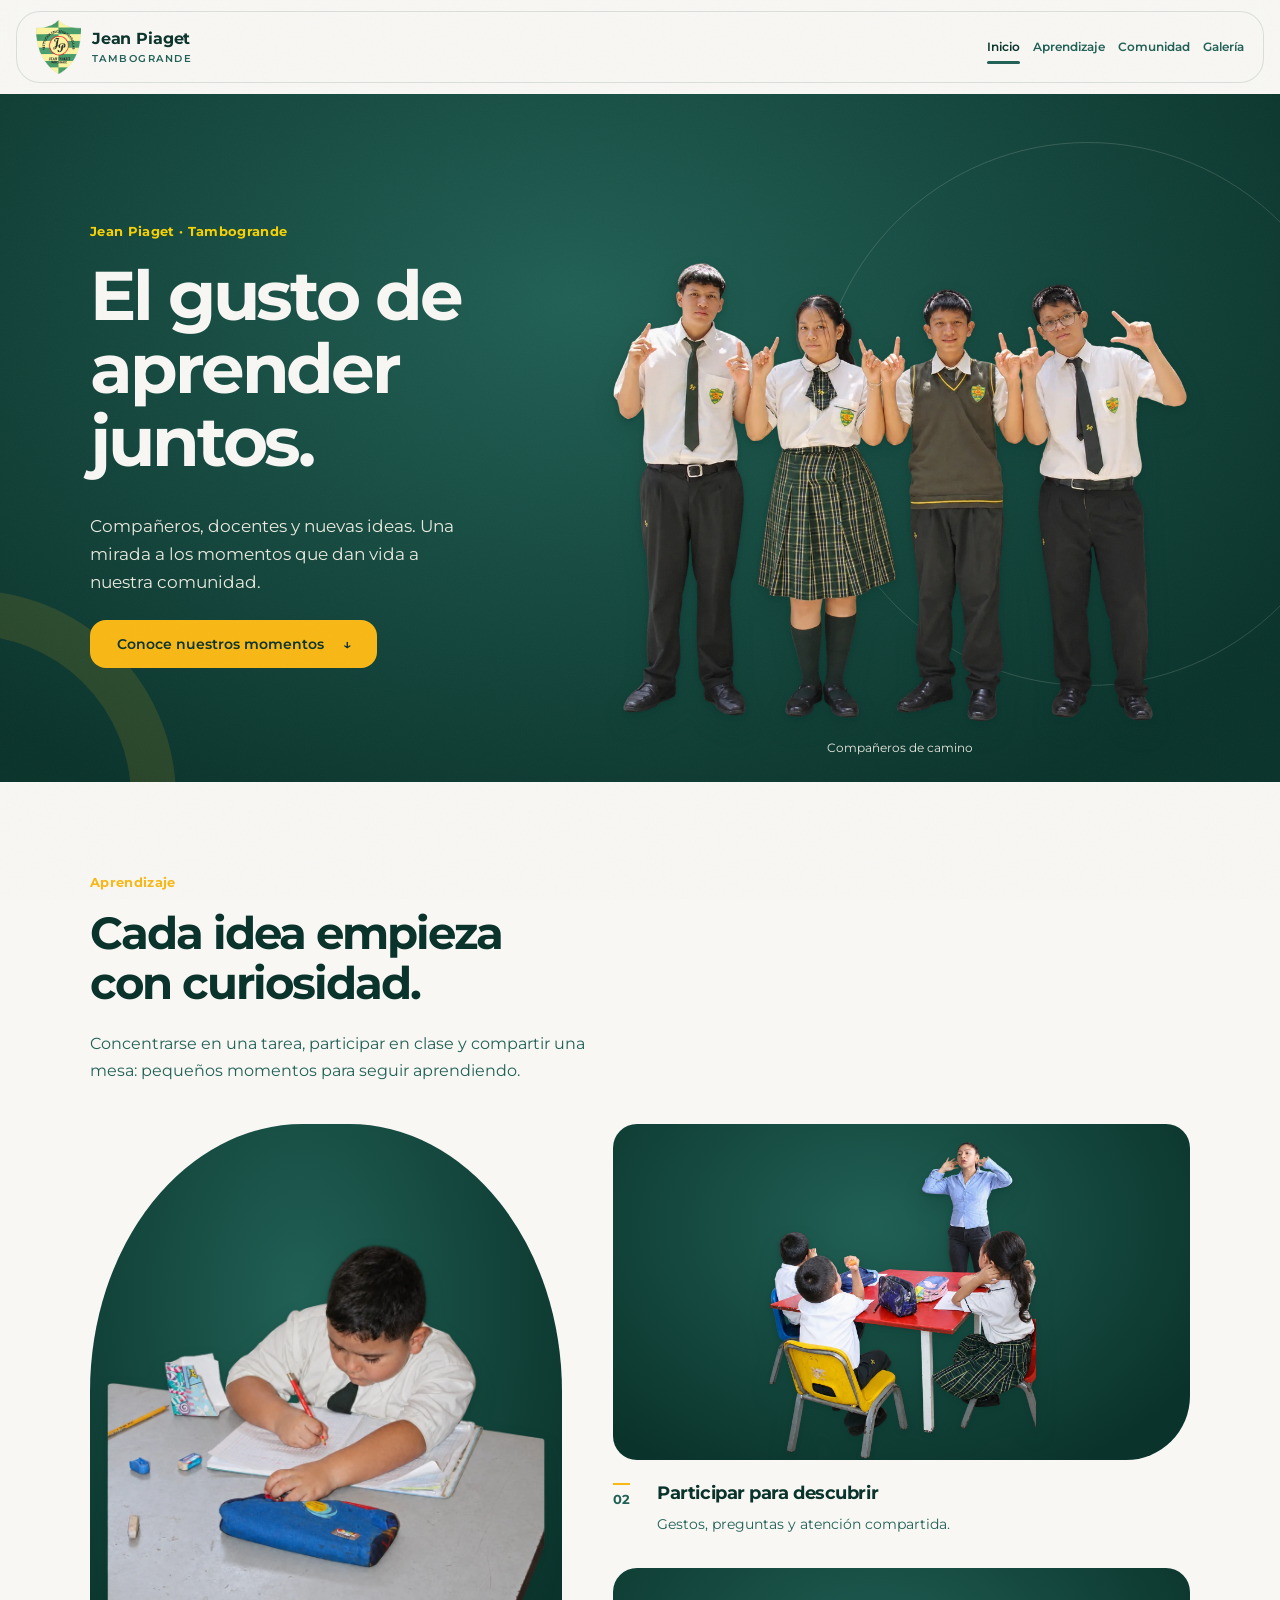
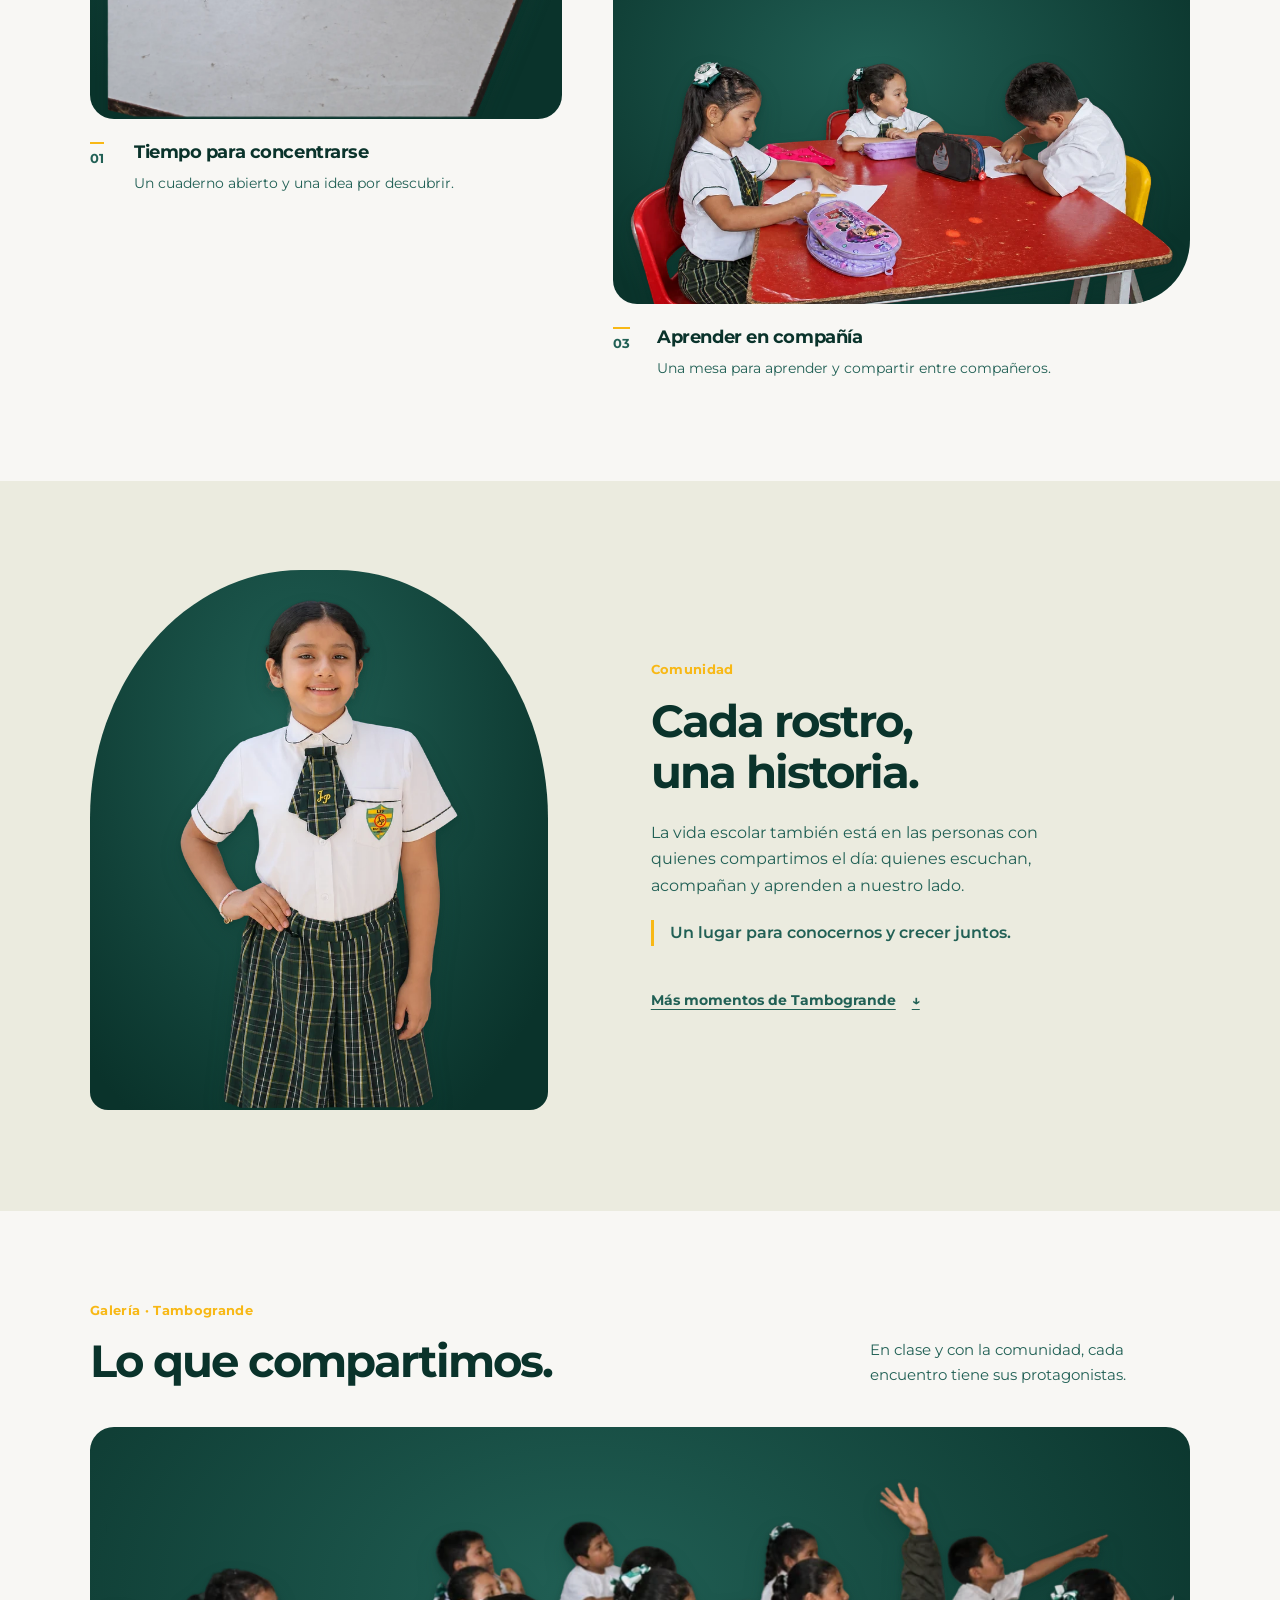
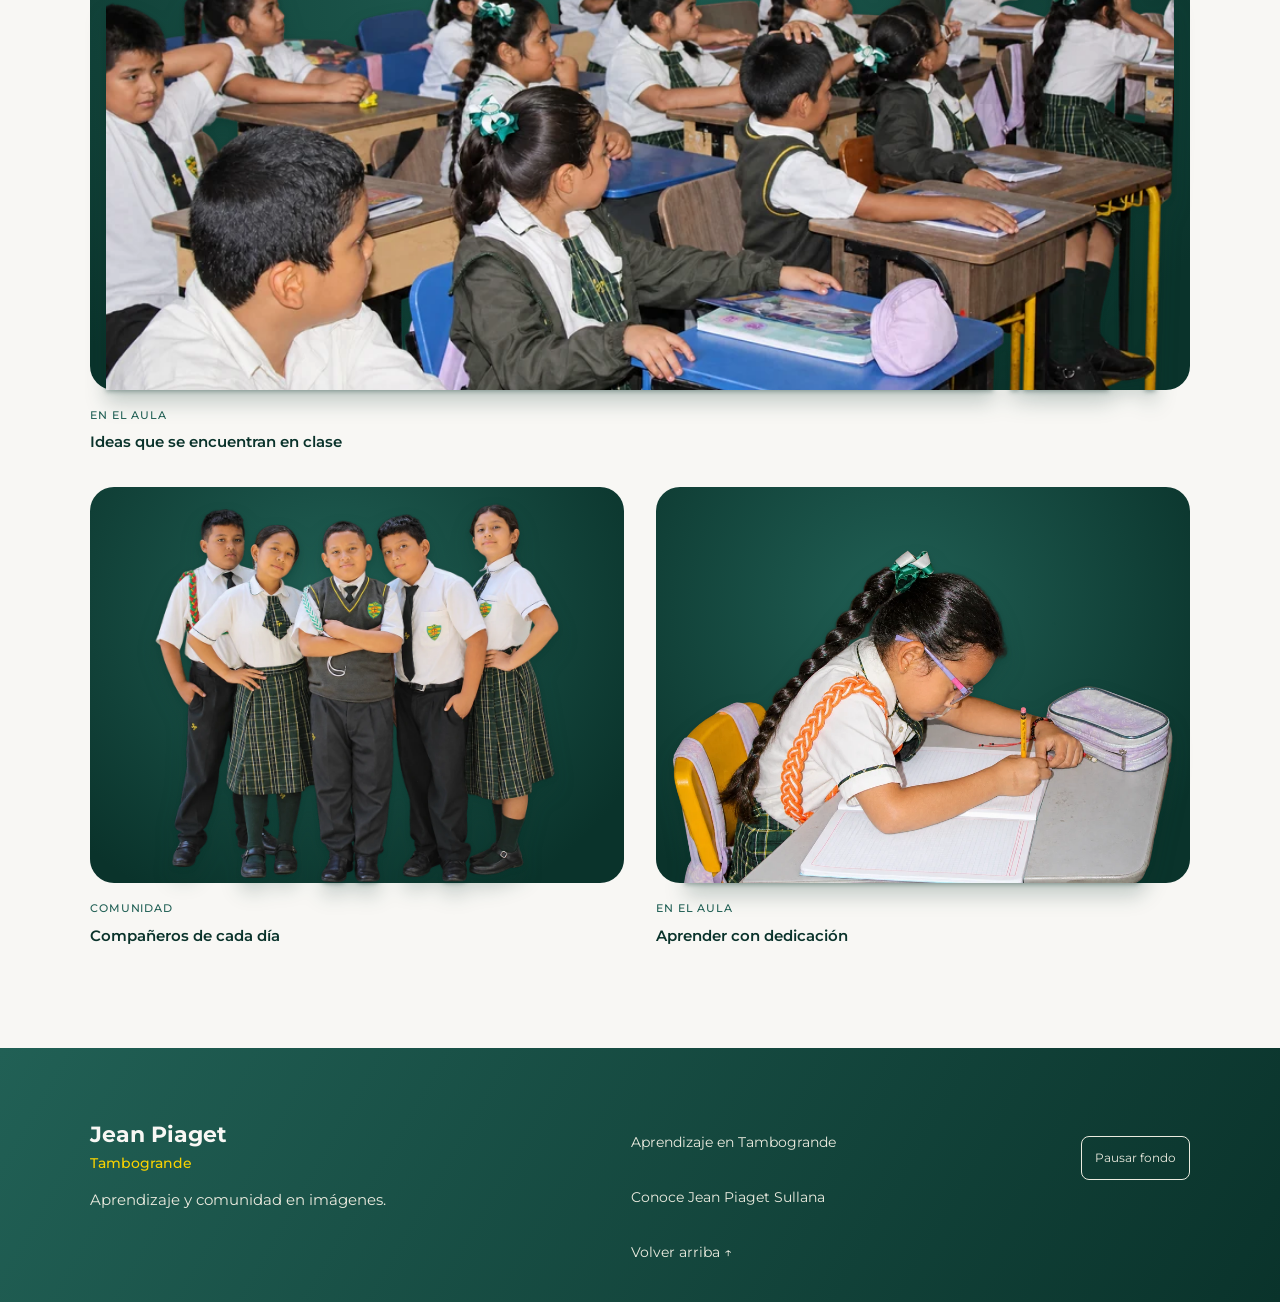
==== commit add2699d: "feat: improve mobile layout and ambient motion" ====
--- a/index.html
+++ b/index.html
@@ -15,7 +15,7 @@
 <meta property="og:url" content="https://adrinoaimar.github.io/jean-piaget-tambogrande-web/">
 <link rel="preload" href="fonts/montserrat-400-latin.woff2" as="font" type="font/woff2" crossorigin>
 <link rel="stylesheet" href="css/styles.css?v=20261109-tambogrande">
-<link rel="stylesheet" href="css/creative.css?v=20261109-tambogrande">
+<link rel="stylesheet" href="css/creative.css?v=20261109-mobile2">
 <link rel="stylesheet" href="css/tambogrande.css?v=20261109-independiente">
 <script>document.documentElement.classList.add("js");</script>
 </head>
@@ -128,6 +128,6 @@
     <nav aria-label="Más información"><a href="#aprendizaje">Aprendizaje en Tambogrande</a><a href="https://adrinoaimar.github.io/jean-piaget-web/">Conoce Jean Piaget Sullana</a><a href="#contenido">Volver arriba ↑</a></nav>
   </div>
 </footer>
-<script src="js/main.js?v=20261109-tambogrande" defer></script>
+<script src="js/main.js?v=20261109-mobile2" defer></script>
 </body>
 </html>
--- a/css/creative.css
+++ b/css/creative.css
@@ -409,3 +409,45 @@
 .home-next__actions { max-width: 27rem; }
 .home-next__actions .btn { white-space: normal; text-align: left; }
 .home-next .btn--ghost { color: #F8F7F4; }
+
+/* Fondo ambiental: solo transform y opacidad; pausa disponible y movimiento reducido. */
+@keyframes school-ambient-drift {
+  from { transform: translate3d(-1%, -1%, 0) rotate(-5deg) scale(1.02); }
+  to { transform: translate3d(3%, 3%, 0) rotate(2deg) scale(1.07); }
+}
+@keyframes school-ambient-orbit {
+  from { transform: translate3d(0, 0, 0) scale(.94); opacity: .3; }
+  to { transform: translate3d(-2rem, 2rem, 0) scale(1.08); opacity: .55; }
+}
+@media (prefers-reduced-motion: no-preference) {
+  .hero::before, .page-hero::before, .tb-hero::before { animation: school-ambient-drift 22s ease-in-out infinite alternate; }
+  .hero::after, .page-hero::after, .tb-hero::after { animation: school-ambient-orbit 18s ease-in-out infinite alternate; }
+}
+.motion-paused .hero::before, .motion-paused .hero::after,
+.motion-paused .page-hero::before, .motion-paused .page-hero::after,
+.motion-paused .tb-hero::before, .motion-paused .tb-hero::after { animation-play-state: paused; }
+.motion-toggle { display: inline-flex; align-items: center; min-height: 44px; margin-top: 1rem; padding: .5rem .8rem; border: 1px solid currentColor; border-radius: 8px; background: transparent; color: inherit; font: inherit; font-size: .75rem; cursor: pointer; }
+@media (prefers-reduced-motion: reduce) { .motion-toggle { display: none; } }
+@media (max-width: 600px) {
+  .nav { column-gap: .6rem; }
+  .nav__links[data-open="true"] { padding-block: .4rem; }
+  .nav__links a { padding: .85rem .5rem; font-size: .95rem; }
+  .hero__actions { display: grid; grid-template-columns: minmax(0,1fr); }
+  .hero__actions .btn { width: 100%; justify-content: center; text-align: center; white-space: normal; }
+  .home-page .hero h1 { font-size: clamp(2.35rem, 10.5vw, 3.5rem); }
+  .home-page .hero__levels { display: grid; gap: .5rem; }
+  .step { grid-template-columns: 2rem minmax(0,1fr); gap: .75rem; padding-block: 1.35rem; }
+  .step::before { font-size: 1.25rem; color: var(--brand-green); }
+  .step h3 { font-size: 1.05rem; line-height: 1.4; }
+  .step p { font-size: .9rem; line-height: 1.75; }
+  .form { padding: 1.15rem; min-width: 0; }
+  .field input, .field select, .field textarea { font-size: 16px; min-height: 48px; }
+  .form .btn { width: 100%; justify-content: center; white-space: normal; }
+  .contact-grid > *, .split > * { min-width: 0; }
+  .contact-item, .site-footer a { overflow-wrap: anywhere; }
+}
+
+.ambient-offscreen::before, .ambient-offscreen::after,
+.ambient-hidden .hero::before, .ambient-hidden .hero::after,
+.ambient-hidden .page-hero::before, .ambient-hidden .page-hero::after,
+.ambient-hidden .tb-hero::before, .ambient-hidden .tb-hero::after { animation-play-state: paused; }
--- a/css/tambogrande.css
+++ b/css/tambogrande.css
@@ -86,3 +86,21 @@
 @media (max-width: 600px) {
   .tb-brand .brand__mark { height: 44px; }
 }
+
+/* Segunda luz ambiental detrás del contenido. */
+.tb-hero::after { content: ""; position: absolute; z-index: -1; pointer-events: none; width: 26rem; height: 26rem; left: -15rem; bottom: -14rem; border: 45px solid rgba(248,184,21,.12); border-radius: 50%; }
+@media (max-width: 600px) {
+  .tb-hero { padding-top: 1.7rem; }
+  .tb-hero h1 { font-size: clamp(2.25rem, 10vw, 3.6rem); line-height: 1.1; text-wrap: balance; }
+  .tb-hero__copy p { font-size: .95rem; line-height: 1.7; margin-block: 1.1rem; }
+  .tb-button { width: 100%; justify-content: center; padding-inline: .8rem; font-size: .82rem; }
+  .tb-hero__portrait img { height: clamp(16rem, 76vw, 25rem); }
+  .tb-stage { border-radius: 20px; padding: .75rem .75rem 0; }
+  .tb-stage--tall, .tb-stage--portrait { padding-top: 1.25rem; }
+  .tb-stage--tall img, .tb-stage--portrait img { height: clamp(19rem, 90vw, 26rem); }
+  .tb-heading { margin-bottom: 1.75rem; }
+  .tb-feature__copy, .tb-scene__copy { padding-left: 2.2rem; }
+  .tb-gallery.gallery { gap: 1.5rem; }
+  .tb-gallery__item .photo-open { border-radius: 18px; }
+  .tb-footer nav { gap: .2rem; }
+}
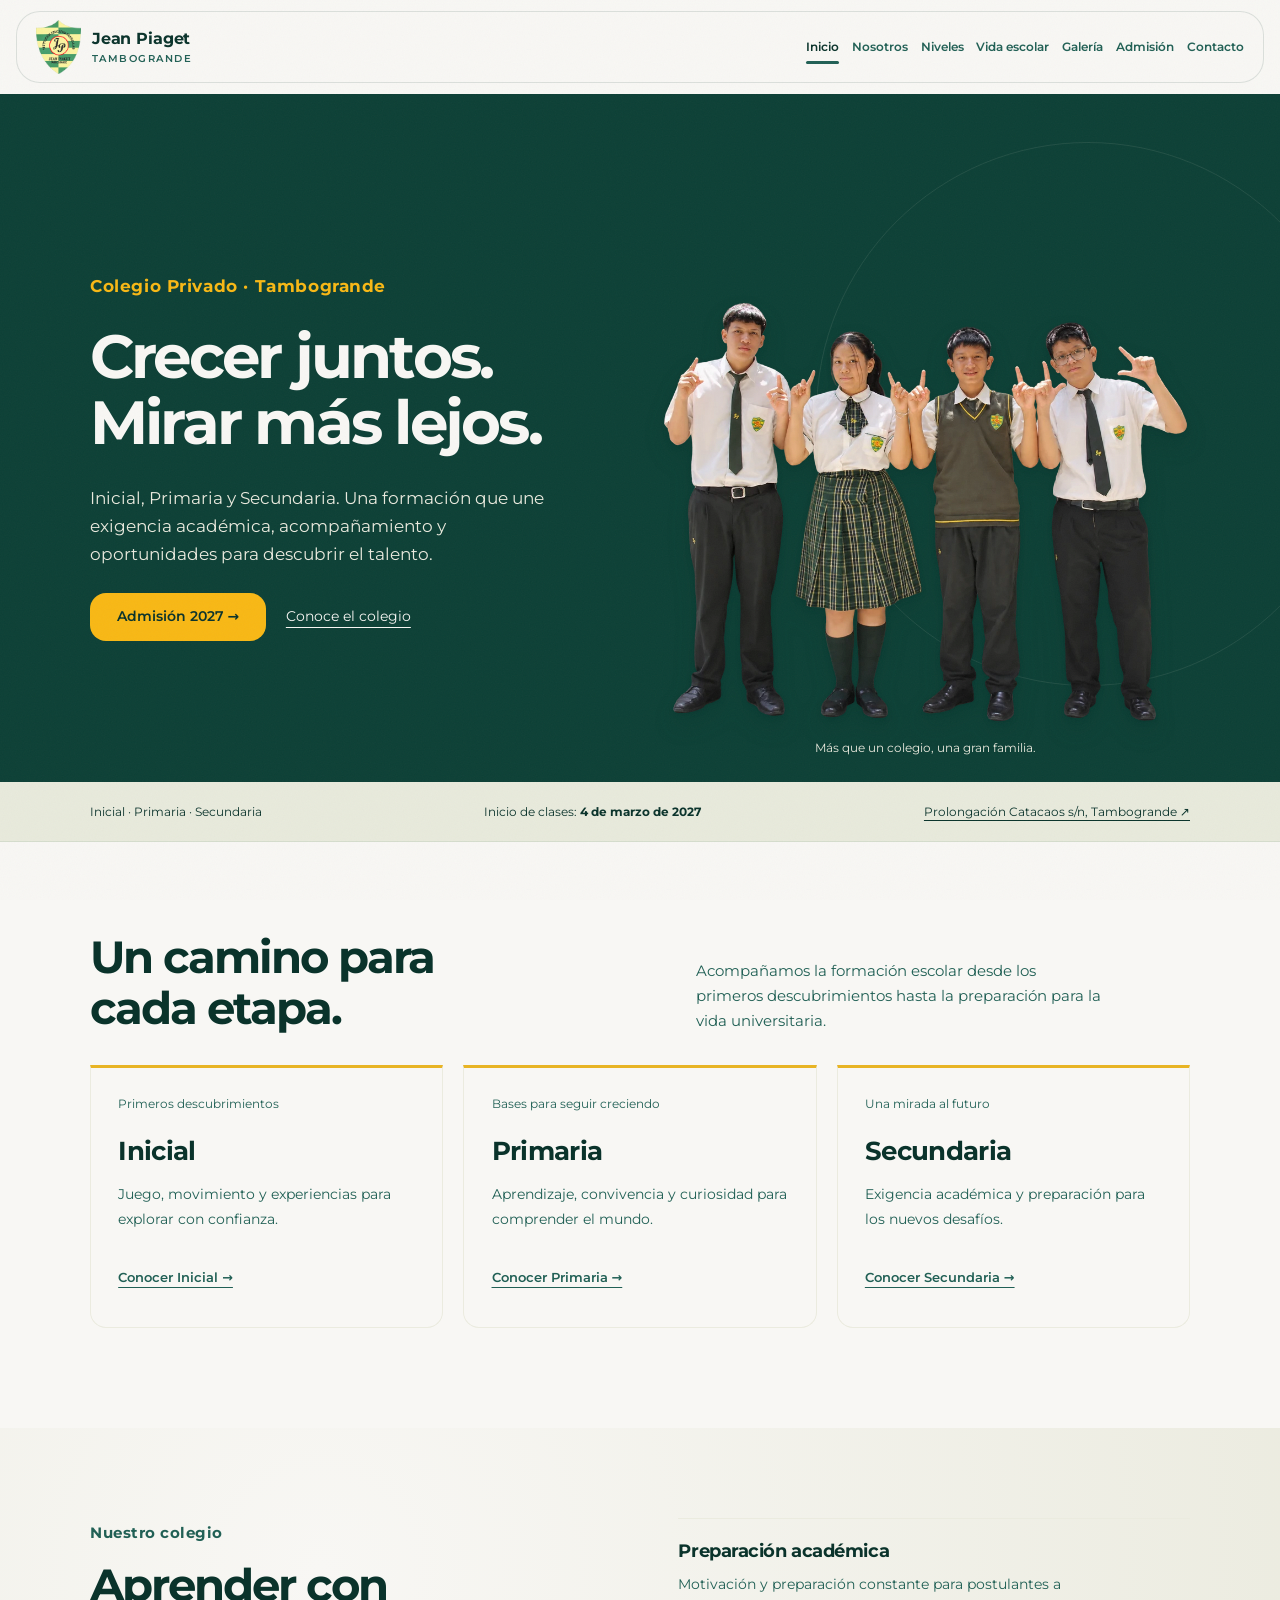
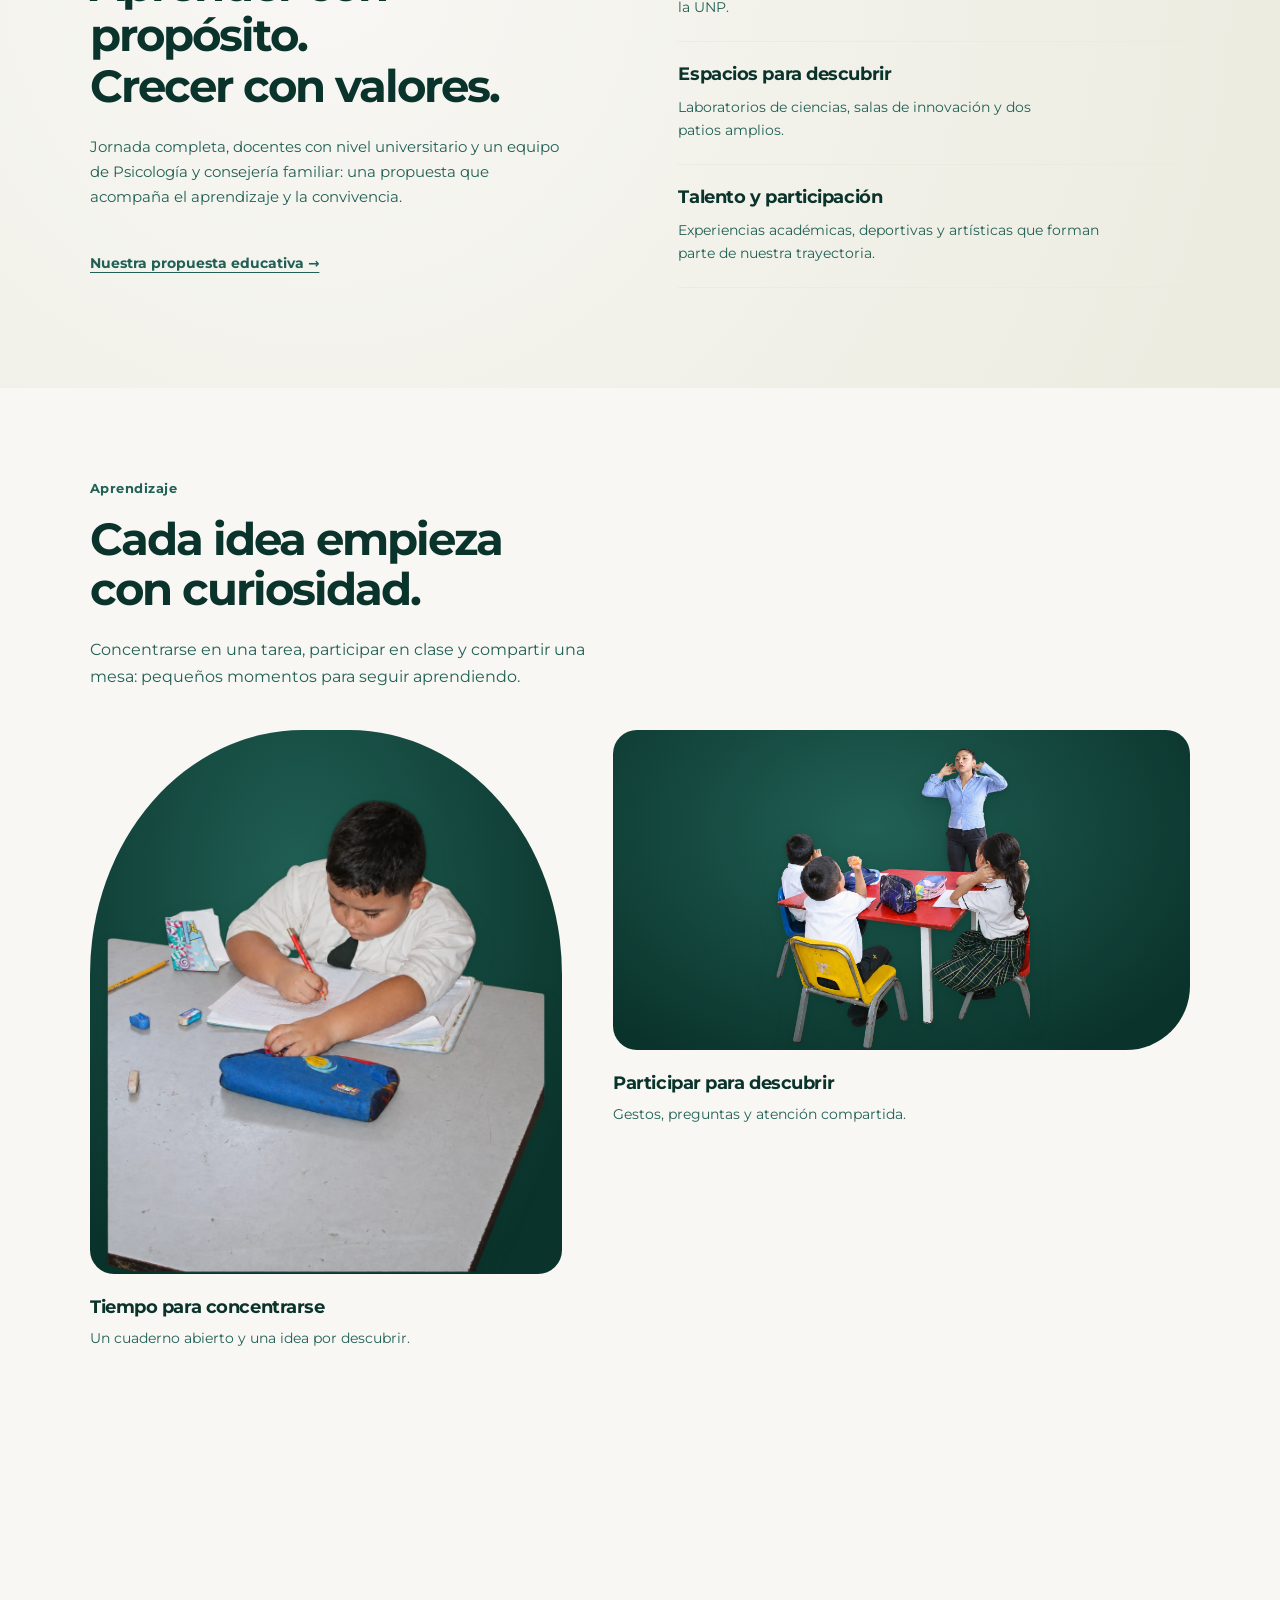
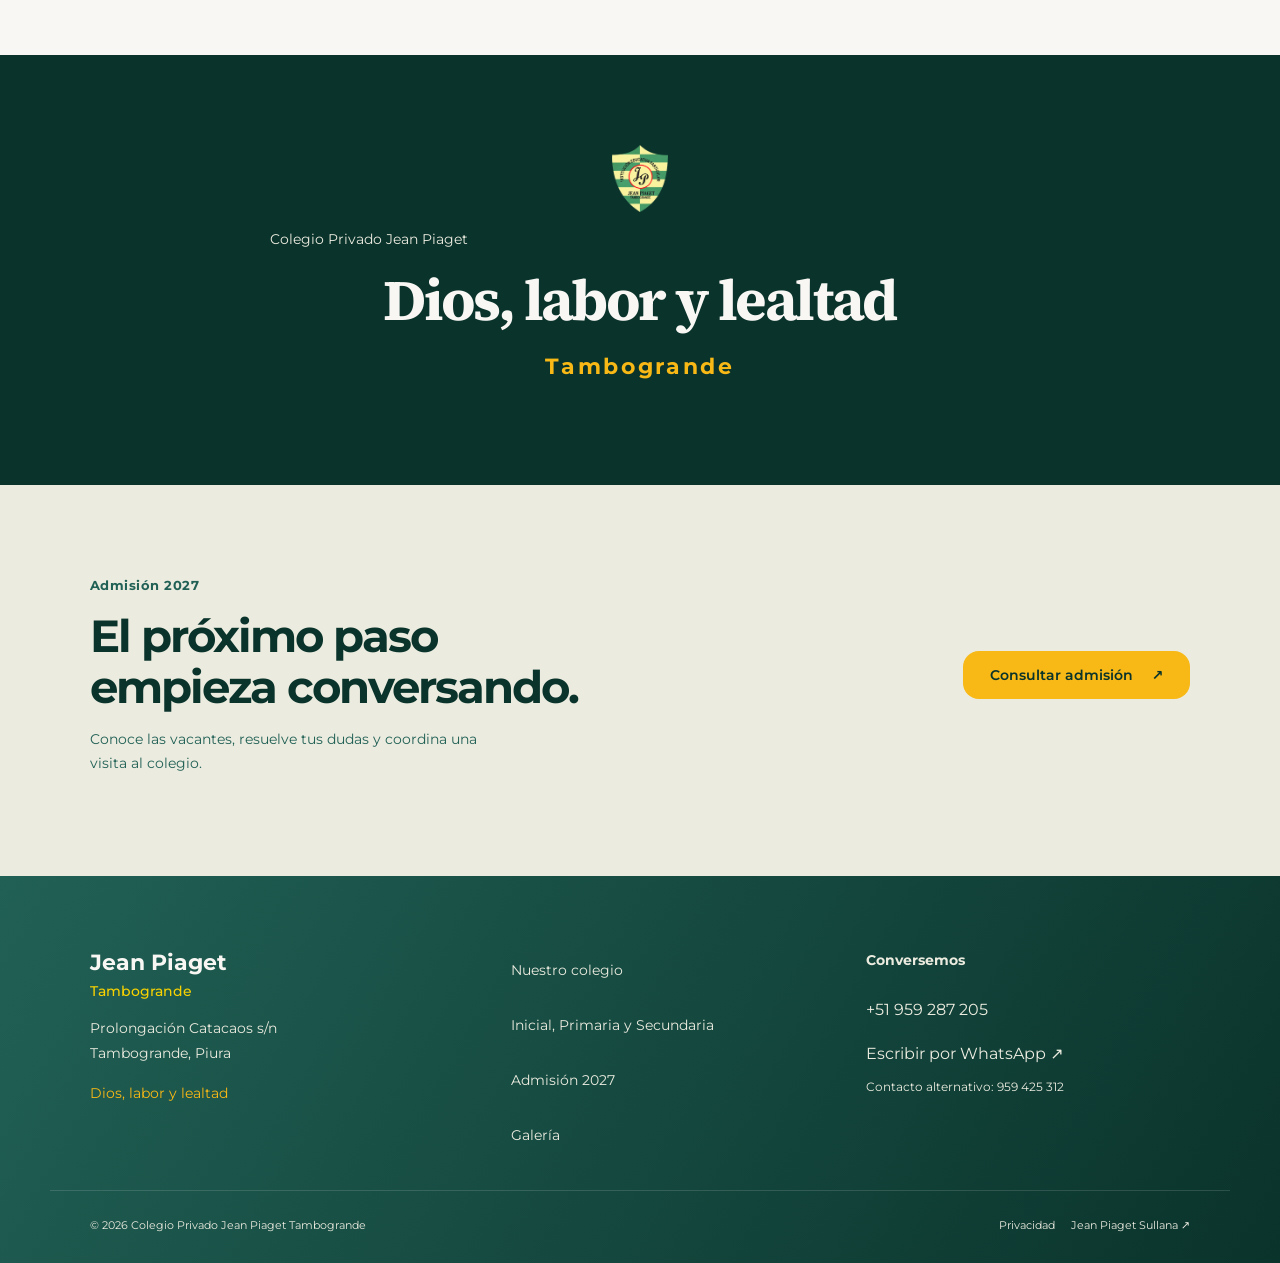
==== commit dcaf791e: "feat: complete Tambogrande institutional website and admission pages" ====
--- a/index.html
+++ b/index.html
@@ -1,57 +1,7 @@
-<!DOCTYPE html>
-<html lang="es">
-<head>
-<meta charset="UTF-8">
-<meta name="viewport" content="width=device-width, initial-scale=1">
-<title>Jean Piaget Tambogrande | Aprendizaje y comunidad</title>
-<meta name="description" content="Una mirada a Jean Piaget Tambogrande: estudiantes, docentes y momentos compartidos de aprendizaje.">
-<meta name="theme-color" content="#0A332B">
-<link rel="icon" href="img/escudo-tambogrande.png" type="image/png">
-<link rel="canonical" href="https://adrinoaimar.github.io/jean-piaget-tambogrande-web/">
-<meta property="og:type" content="website">
-<meta property="og:site_name" content="Jean Piaget Tambogrande">
-<meta property="og:title" content="Jean Piaget Tambogrande | Aprendizaje y comunidad">
-<meta property="og:description" content="Estudiantes, docentes y momentos compartidos de aprendizaje en Tambogrande.">
-<meta property="og:url" content="https://adrinoaimar.github.io/jean-piaget-tambogrande-web/">
-<link rel="preload" href="fonts/montserrat-400-latin.woff2" as="font" type="font/woff2" crossorigin>
-<link rel="stylesheet" href="css/styles.css?v=20261109-tambogrande">
-<link rel="stylesheet" href="css/creative.css?v=20261109-mobile2">
-<link rel="stylesheet" href="css/tambogrande.css?v=20261109-independiente">
-<script>document.documentElement.classList.add("js");</script>
-</head>
-<body class="tambogrande-page">
-<a class="skip-link" href="#contenido">Saltar al contenido</a>
-<header class="site-header">
-  <nav class="nav shell" aria-label="Navegación de Tambogrande">
-    <a class="brand tb-brand" href="index.html" aria-label="Jean Piaget Tambogrande">
-      <img class="brand__mark" src="img/escudo-tambogrande.png" width="256" height="310" alt="Escudo de Jean Piaget Tambogrande">
-      <span class="brand__name">Jean Piaget<span>Tambogrande</span></span>
-    </a>
-    <button class="nav__toggle" type="button" aria-expanded="false" aria-controls="menu" aria-label="Abrir menú"><span aria-hidden="true">☰</span></button>
-    <ul class="nav__links" id="menu">
-      <li><a href="index.html" aria-current="page">Inicio</a></li>
-      <li><a href="#aprendizaje">Aprendizaje</a></li>
-      <li><a href="#comunidad">Comunidad</a></li>
-      <li><a href="#galeria">Galería</a></li>
-    </ul>
-  </nav>
-</header>
-<main id="contenido">
-  <section class="tb-hero" aria-labelledby="tb-title">
-    <div class="shell tb-hero__grid">
-      <div class="tb-hero__copy">
-        <span class="eyebrow">Jean Piaget · Tambogrande</span>
-        <h1 id="tb-title">El gusto de<br>aprender juntos.</h1>
-        <p>Compañeros, docentes y nuevas ideas. Una mirada a los momentos que dan vida a nuestra comunidad.</p>
-        <a class="btn tb-button" href="#aprendizaje">Conoce nuestros momentos <span aria-hidden="true">↓</span></a>
-      </div>
-      <figure class="tb-hero__portrait">
-        <img src="img/recortes/tambogrande/companeros-de-camino.webp" srcset="img/recortes/tambogrande/companeros-de-camino-480.webp 480w, img/recortes/tambogrande/companeros-de-camino.webp 960w" sizes="(max-width: 760px) 90vw, 52vw" width="960" height="765" alt="Cuatro estudiantes de Jean Piaget Tambogrande juntos con sus uniformes" fetchpriority="high" decoding="async">
-        <figcaption>Compañeros de camino</figcaption>
-      </figure>
-    </div>
-  </section>
-
+<!DOCTYPE html><html lang="es"><head><meta charset="UTF-8"><meta name="viewport" content="width=device-width,initial-scale=1"><title>Inicial, Primaria y Secundaria · Admisión 2027 | Jean Piaget Tambogrande</title><meta name="description" content="Conoce Jean Piaget Tambogrande: propuesta educativa, niveles, admisión 2027 y contacto en Prolongación Catacaos s/n."><meta name="theme-color" content="#0A332B"><link rel="icon" href="img/escudo-tambogrande.png" type="image/png"><link rel="canonical" href="https://adrinoaimar.github.io/jean-piaget-tambogrande-web/"><meta property="og:type" content="website"><meta property="og:site_name" content="Jean Piaget Tambogrande"><meta property="og:title" content="Inicial, Primaria y Secundaria · Admisión 2027"><meta property="og:description" content="Conoce Jean Piaget Tambogrande: propuesta educativa, niveles, admisión 2027 y contacto en Prolongación Catacaos s/n."><meta property="og:url" content="https://adrinoaimar.github.io/jean-piaget-tambogrande-web/"><meta property="og:image" content="https://adrinoaimar.github.io/jean-piaget-tambogrande-web/img/og-tambogrande.jpg"><meta name="twitter:card" content="summary_large_image"><link rel="preload" href="fonts/montserrat-400-latin.woff2" as="font" type="font/woff2" crossorigin><link rel="stylesheet" href="css/styles.css?v=20261109-tambogrande"><link rel="stylesheet" href="css/creative.css?v=20261111-completa"><link rel="stylesheet" href="css/tambogrande.css?v=20261111-completa"><link rel="stylesheet" href="css/site.css?v=20261111-completa"></head><body class="tambogrande-page"><a class="skip-link" href="#contenido">Saltar al contenido</a><header class="site-header"><nav class="nav shell" aria-label="Navegación principal"><a class="brand tb-brand" href="index.html"><img class="brand__mark" src="img/escudo-tambogrande.png" width="256" height="310" alt="Escudo de Jean Piaget Tambogrande"><span class="brand__name">Jean Piaget<span>Tambogrande</span></span></a><button class="nav__toggle" type="button" aria-expanded="false" aria-controls="menu" aria-label="Abrir menú"><span aria-hidden="true">☰</span></button><ul class="nav__links" id="menu"><li><a href="index.html" aria-current="page">Inicio</a></li><li><a href="nosotros.html">Nosotros</a></li><li><a href="niveles.html">Niveles</a></li><li><a href="vida-escolar.html">Vida escolar</a></li><li><a href="galeria.html">Galería</a></li><li><a href="admision.html">Admisión</a></li><li><a href="contacto.html">Contacto</a></li></ul></nav></header><main id="contenido"><section class="tb-hero"><div class="shell tb-hero__grid"><div class="tb-hero__copy"><p class="eyebrow">Colegio Privado · Tambogrande</p><h1>Crecer juntos.<br>Mirar más lejos.</h1><p>Inicial, Primaria y Secundaria. Una formación que une exigencia académica, acompañamiento y oportunidades para descubrir el talento.</p><div class="tb-actions"><a class="btn tb-button" href="admision.html">Admisión 2027 →</a><a class="tb-hero-link" href="nosotros.html">Conoce el colegio</a></div></div><figure class="tb-hero__portrait"><img src="img/recortes/tambogrande/companeros-de-camino.webp" srcset="img/recortes/tambogrande/companeros-de-camino-480.webp 480w, img/recortes/tambogrande/companeros-de-camino.webp 960w" sizes="(max-width:760px) 90vw, 560px" width="960" height="765" alt="Cuatro estudiantes de Tambogrande con sus uniformes" fetchpriority="high" decoding="async"><figcaption>Más que un colegio, una gran familia.</figcaption></figure></div></section>
+<div class="tb-info-band"><div class="shell"><span>Inicial · Primaria · Secundaria</span><span>Inicio de clases: <strong>4 de marzo de 2027</strong></span><a href="contacto.html">Prolongación Catacaos s/n, Tambogrande ↗</a></div></div>
+<section class="section"><div class="shell"><div class="tb-section-head"><h2>Un camino para<br>cada etapa.</h2><p>Acompañamos la formación escolar desde los primeros descubrimientos hasta la preparación para la vida universitaria.</p></div><div class="tb-level-cards"><article><p class="tb-card-label">Primeros descubrimientos</p><h3>Inicial</h3><p>Juego, movimiento y experiencias para explorar con confianza.</p><a href="niveles.html#inicial">Conocer Inicial →</a></article><article><p class="tb-card-label">Bases para seguir creciendo</p><h3>Primaria</h3><p>Aprendizaje, convivencia y curiosidad para comprender el mundo.</p><a href="niveles.html#primaria">Conocer Primaria →</a></article><article><p class="tb-card-label">Una mirada al futuro</p><h3>Secundaria</h3><p>Exigencia académica y preparación para los nuevos desafíos.</p><a href="niveles.html#secundaria">Conocer Secundaria →</a></article></div></div></section>
+<section class="section section--sunken"><div class="shell tb-story"><div><p class="eyebrow">Nuestro colegio</p><h2>Aprender con propósito.<br>Crecer con valores.</h2><p>Jornada completa, docentes con nivel universitario y un equipo de Psicología y consejería familiar: una propuesta que acompaña el aprendizaje y la convivencia.</p><a class="tb-text-link" href="nosotros.html">Nuestra propuesta educativa →</a></div><div class="tb-facts"><div><h3>Preparación académica</h3><p>Motivación y preparación constante para postulantes a la UNP.</p></div><div><h3>Espacios para descubrir</h3><p>Laboratorios de ciencias, salas de innovación y dos patios amplios.</p></div><div><h3>Talento y participación</h3><p>Experiencias académicas, deportivas y artísticas que forman parte de nuestra trayectoria.</p></div></div></div></section>
   <section class="section tb-learning" id="aprendizaje" aria-labelledby="learning-title">
     <div class="shell">
       <div class="tb-heading reveal">
@@ -64,70 +14,24 @@
           <figure class="tb-stage tb-stage--tall">
             <img src="img/recortes/tambogrande/concentracion-al-aprender.webp" srcset="img/recortes/tambogrande/concentracion-al-aprender-480.webp 480w, img/recortes/tambogrande/concentracion-al-aprender.webp 960w" sizes="(max-width: 760px) 90vw, 42vw" width="960" height="1042" alt="Estudiante concentrado escribiendo en su cuaderno sobre una mesa" loading="lazy" decoding="async">
           </figure>
-          <div class="tb-feature__copy"><span class="tb-number" aria-hidden="true">01</span><h3>Tiempo para concentrarse</h3><p>Un cuaderno abierto y una idea por descubrir.</p></div>
+          <div class="tb-feature__copy"><h3>Tiempo para concentrarse</h3><p>Un cuaderno abierto y una idea por descubrir.</p></div>
         </article>
         <div class="tb-learning__side">
           <article class="tb-scene reveal">
             <figure class="tb-stage">
               <img src="img/recortes/tambogrande/aprender-con-movimiento.webp" srcset="img/recortes/tambogrande/aprender-con-movimiento-480.webp 480w, img/recortes/tambogrande/aprender-con-movimiento.webp 960w" sizes="(max-width: 760px) 90vw, 48vw" width="960" height="1140" alt="Docente haciendo gestos junto a tres estudiantes alrededor de una mesa" loading="lazy" decoding="async">
             </figure>
-            <div class="tb-scene__copy"><span class="tb-number" aria-hidden="true">02</span><h3>Participar para descubrir</h3><p>Gestos, preguntas y atención compartida.</p></div>
+            <div class="tb-scene__copy"><h3>Participar para descubrir</h3><p>Gestos, preguntas y atención compartida.</p></div>
           </article>
           <article class="tb-scene reveal">
             <figure class="tb-stage">
               <img src="img/recortes/tambogrande/acompanamiento-en-aula.webp?v=20261109-sin-docentes" srcset="img/recortes/tambogrande/acompanamiento-en-aula-480.webp?v=20261109-sin-docentes 480w, img/recortes/tambogrande/acompanamiento-en-aula.webp?v=20261109-sin-docentes 960w" sizes="(max-width: 760px) 90vw, 48vw" width="960" height="431" alt="Tres estudiantes comparten una actividad alrededor de una mesa roja" loading="lazy" decoding="async">
             </figure>
-            <div class="tb-scene__copy"><span class="tb-number" aria-hidden="true">03</span><h3>Aprender en compañía</h3><p>Una mesa para aprender y compartir entre compañeros.</p></div>
+            <div class="tb-scene__copy"><h3>Aprender en compañía</h3><p>Una mesa para aprender y compartir entre compañeros.</p></div>
           </article>
         </div>
       </div>
     </div>
   </section>
 
-  <section class="section tb-community" id="comunidad" aria-labelledby="community-title">
-    <div class="shell tb-community__grid">
-      <figure class="tb-stage tb-stage--portrait reveal">
-        <img src="img/recortes/tambogrande/confianza-para-crecer.webp" srcset="img/recortes/tambogrande/confianza-para-crecer-480.webp 480w, img/recortes/tambogrande/confianza-para-crecer.webp 960w" sizes="(max-width: 760px) 80vw, 36vw" width="960" height="1744" alt="Retrato de estudiante de Jean Piaget Tambogrande con uniforme escolar" loading="lazy" decoding="async">
-      </figure>
-      <div class="tb-community__copy reveal">
-        <span class="eyebrow">Comunidad</span>
-        <h2 id="community-title">Cada rostro,<br>una historia.</h2>
-        <p>La vida escolar también está en las personas con quienes compartimos el día: quienes escuchan, acompañan y aprenden a nuestro lado.</p>
-        <p class="tb-community__line">Un lugar para conocernos y crecer juntos.</p>
-        <a class="tb-text-link" href="#galeria">Más momentos de Tambogrande <span aria-hidden="true">↓</span></a>
-      </div>
-    </div>
-  </section>
-
-  <section class="section tb-gallery-section" id="galeria" aria-labelledby="gallery-title">
-    <div class="shell">
-      <div class="tb-gallery-heading reveal">
-        <div><span class="eyebrow">Galería · Tambogrande</span><h2 id="gallery-title">Lo que compartimos.</h2></div>
-        <p>En clase y con la comunidad, cada encuentro tiene sus protagonistas.</p>
-      </div>
-      <div class="gallery tb-gallery">
-        <figure class="tb-gallery__item tb-gallery__item--wide reveal">
-          <img src="img/recortes/tambogrande/ideas-en-clase.webp" srcset="img/recortes/tambogrande/ideas-en-clase-480.webp 480w, img/recortes/tambogrande/ideas-en-clase.webp 960w" sizes="(max-width: 760px) 90vw, 1060px" width="960" height="461" alt="Grupo de estudiantes en clase junto a sus escritorios" data-full="img/recortes/tambogrande/ideas-en-clase.webp" loading="lazy" decoding="async">
-          <figcaption><span>En el aula</span>Ideas que se encuentran en clase</figcaption>
-        </figure>
-        <figure class="tb-gallery__item reveal">
-          <img src="img/recortes/tambogrande/amistad-escolar.webp" srcset="img/recortes/tambogrande/amistad-escolar-480.webp 480w, img/recortes/tambogrande/amistad-escolar.webp 960w" sizes="(max-width: 760px) 90vw, 520px" width="960" height="902" alt="Cinco estudiantes de Tambogrande posan juntos con su uniforme escolar" data-full="img/recortes/tambogrande/amistad-escolar.webp" loading="lazy" decoding="async">
-          <figcaption><span>Comunidad</span>Compañeros de cada día</figcaption>
-        </figure>
-        <figure class="tb-gallery__item reveal">
-          <img src="img/recortes/tambogrande/aprender-con-dedicacion.webp" srcset="img/recortes/tambogrande/aprender-con-dedicacion-480.webp 480w, img/recortes/tambogrande/aprender-con-dedicacion.webp 960w" sizes="(max-width: 760px) 90vw, 520px" width="960" height="639" alt="Estudiante con lentes escribe en su cuaderno durante una actividad en clase" data-full="img/recortes/tambogrande/aprender-con-dedicacion.webp" loading="lazy" decoding="async">
-          <figcaption><span>En el aula</span>Aprender con dedicación</figcaption>
-        </figure>
-      </div>
-    </div>
-  </section>
-</main>
-<footer class="site-footer tb-footer">
-  <div class="shell tb-footer__row">
-    <div><p class="tb-footer__name">Jean Piaget <span>Tambogrande</span></p><p>Aprendizaje y comunidad en imágenes.</p></div>
-    <nav aria-label="Más información"><a href="#aprendizaje">Aprendizaje en Tambogrande</a><a href="https://adrinoaimar.github.io/jean-piaget-web/">Conoce Jean Piaget Sullana</a><a href="#contenido">Volver arriba ↑</a></nav>
-  </div>
-</footer>
-<script src="js/main.js?v=20261109-mobile2" defer></script>
-</body>
-</html>
+<section class="section tb-motto"><div class="shell"><img src="img/escudo-tambogrande.png" width="56" height="68" alt=""><p>Colegio Privado Jean Piaget</p><h2>Dios, labor y lealtad</h2><span>Tambogrande</span></div></section><section class="section tb-next"><div class="shell tb-next-grid"><div><p class="eyebrow">Admisión 2027</p><h2>El próximo paso<br>empieza conversando.</h2><p>Conoce las vacantes, resuelve tus dudas y coordina una visita al colegio.</p></div><a class="btn tb-button" href="admision.html">Consultar admisión <span aria-hidden="true">↗</span></a></div></section></main><footer class="site-footer tb-footer"><div class="shell tb-footer-grid"><div><p class="tb-footer__name">Jean Piaget <span>Tambogrande</span></p><p>Prolongación Catacaos s/n<br>Tambogrande, Piura</p><p class="tb-footer-motto">Dios, labor y lealtad</p></div><nav aria-label="Información del colegio"><a href="nosotros.html">Nuestro colegio</a><a href="niveles.html">Inicial, Primaria y Secundaria</a><a href="admision.html">Admisión 2027</a><a href="galeria.html">Galería</a></nav><div><p class="tb-footer-label">Conversemos</p><a href="tel:+51959287205">+51 959 287 205</a><br><a href="https://wa.me/51959287205" target="_blank" rel="noopener noreferrer">Escribir por WhatsApp ↗</a><p class="tb-footer-small">Contacto alternativo: <a href="tel:+51959425312">959 425 312</a></p></div></div><div class="shell tb-footer-bottom"><span>© 2026 Colegio Privado Jean Piaget Tambogrande</span><div><a href="privacidad.html">Privacidad</a><a href="https://adrinoaimar.github.io/jean-piaget-web/">Jean Piaget Sullana ↗</a></div></div></footer><script src="js/main.js?v=20261111-completa" defer></script></body></html>
--- a/css/site.css
+++ b/css/site.css
@@ -0,0 +1,171 @@
+/* Tambogrande: información institucional y navegación completa. */
+.tambogrande-page { --tb-gap:clamp(1.25rem,3vw,2.5rem); }
+.tambogrande-page main { overflow-x:clip; }
+.tambogrande-page .eyebrow { text-transform:none; letter-spacing:.035em; }
+.tambogrande-page h1,.tambogrande-page h2 { text-wrap:balance; }
+.tambogrande-page p { text-wrap:pretty; }
+.tambogrande-page .nav { gap:1rem; }
+.tambogrande-page .nav__links { margin-left:auto; }
+.tambogrande-page .nav__links a { font-size:.76rem; }
+.tb-hero { background:#0d4036; }
+.tb-hero::before,.tb-hero::after { animation:none!important; }
+.tb-hero::before { border-color:rgba(235,235,223,.09); }
+.tb-hero::after { content:none; }
+.tb-hero .eyebrow { color:#f8b815; }
+.tb-hero h1 { max-width:15ch; }
+.tb-hero__copy p { max-width:44ch; }
+.tb-hero__portrait figcaption { color:#ebebdf; }
+.tb-hero__portrait img { max-height:35rem; }
+.tb-page-hero .tb-hero__portrait img { height:clamp(19rem,34vw,28rem); }
+.tb-page-hero .tb-hero__copy { padding-bottom:3.5rem; }
+.tb-page-hero h1 { font-size:clamp(2.4rem,4.6vw,4.3rem);max-width:19ch; }
+.tb-actions { display:flex;align-items:center;gap:1.25rem;flex-wrap:wrap; }
+.tb-actions .tb-text-link { margin-top:0; }
+.tb-hero-link { display:inline-flex;align-items:center;min-height:48px;color:#f8f7f4;text-decoration:underline;text-underline-offset:.35rem;font-size:.86rem; }
+.tb-button,.tb-button:hover,.tb-button:focus-visible { color:#0a332b; }
+.tb-info-band { background:#e8eadc;border-bottom:1px solid #d5ddcd;color:#0a332b; }
+.tb-info-band>.shell { display:flex;justify-content:space-between;align-items:center;gap:1rem;padding-block:1.25rem;font-size:.75rem;line-height:1.6; }
+.tb-info-band a { text-decoration:underline;text-underline-offset:.25rem; }
+.tb-section-head { display:grid;grid-template-columns:1.15fr 1fr;gap:var(--tb-gap);align-items:end;margin-bottom:2rem; }
+.tb-section-head h2 { margin:0; }
+.tb-section-head p { max-width:42ch;margin:0;font-size:.95rem; }
+.tb-level-cards { display:grid;grid-template-columns:repeat(3,minmax(0,1fr));gap:1.25rem; }
+.tb-level-cards article { padding:1.7rem;border-top:3px solid #e8b424;background:var(--surface-raised);border-radius:0 0 16px 16px;border-inline:1px solid var(--line);border-bottom:1px solid var(--line);display:flex;flex-direction:column; }
+.tb-card-label { font-size:.72rem;color:var(--text-muted);margin:0 0 1.3rem; }
+.tb-level-cards h3 { font-size:1.6rem;margin:0 0 .9rem; }
+.tb-level-cards p:not(.tb-card-label) { font-size:.9rem;line-height:1.8;margin:0 0 1.4rem; }
+.tb-level-cards a { font-size:.8rem;font-weight:600;margin-top:auto;min-height:44px;display:flex;align-items:center;text-decoration:underline;text-underline-offset:.3rem; }
+.tb-story { display:grid;grid-template-columns:1fr 1fr;gap:clamp(2rem,6vw,5rem);align-items:center; }
+.tb-story p { max-width:48ch;font-size:.95rem; }
+.tb-facts { border-top:1px solid var(--line-strong); }
+.tb-facts>div { border-bottom:1px solid var(--line-strong);padding:1.35rem 0; }
+.tb-facts h3 { font-size:1.1rem;margin:0; }
+.tb-facts p { font-size:.88rem;margin:.65rem 0 0; }
+.tb-feature__copy,.tb-scene__copy { padding-left:0; }
+.tb-learning__grid { align-items:start; }
+.tb-learning .tb-stage--tall img { height:32rem; }
+.tb-learning .tb-scene .tb-stage img { height:19rem; }
+.tb-motto { background:#0a332b;color:#f8f7f4;text-align:center; }
+.tb-motto img { margin:0 auto 1rem;object-fit:contain; }
+.tb-motto p { color:#ebebdf;font-size:.85rem; }
+.tb-motto h2 { font-family:'Source Serif 4',Georgia,serif;color:#f8f7f4;font-size:clamp(2rem,4.5vw,4rem);margin:1rem 0; }
+.tb-motto span { display:block;color:#f8b815;letter-spacing:.12em;font-size:clamp(1rem,2vw,1.4rem);font-weight:700; }
+.tb-next { background:var(--surface-sunken); }
+.tb-next-grid { display:flex;justify-content:space-between;align-items:center;gap:2rem; }
+.tb-next h2 { margin:.8rem 0 1rem; }
+.tb-next p:last-child { max-width:46ch;font-size:.9rem; }
+.tb-next .btn { flex-shrink:0; }
+.tb-value { padding:clamp(1.7rem,4vw,3rem);background:var(--surface-sunken);border-left:3px solid #f8b815; }
+.tb-value h3 { font-family:'Source Serif 4',Georgia,serif;font-size:2rem; }
+.tb-facilities { display:grid;grid-template-columns:repeat(2,minmax(0,1fr));gap:1.5rem; }
+.tb-facilities article { padding:1.7rem;background:var(--surface-raised);border:1px solid var(--line);border-radius:16px; }
+.tb-facilities h3 { font-size:1.1rem;margin:0 0 1rem; }
+.tb-facilities p { font-size:.9rem;margin:0;line-height:1.8; }
+.tb-timeline { list-style:none;margin:0;padding:0; }
+.tb-timeline li { display:grid;grid-template-columns:8rem 1fr;gap:2rem;padding:1.8rem 0;border-bottom:1px solid var(--line); }
+.tb-timeline li>strong { font-family:'Source Serif 4',Georgia,serif;font-size:2rem;color:var(--text-strong); }
+.tb-timeline h3 { font-size:1.05rem;margin:.4rem 0 .8rem; }
+.tb-timeline p { font-size:.9rem;max-width:70ch;margin:0; }
+.tb-level-grid { display:grid;grid-template-columns:1fr 1fr;gap:clamp(2rem,5vw,4rem);align-items:center; }
+.tb-level-detail:nth-of-type(odd) { background:var(--surface-sunken); }
+.tb-level-grid .tb-stage img { height:28rem; }
+.tb-checklist { list-style:none;padding:0;margin:1.6rem 0; }
+.tb-checklist li { font-size:.9rem;line-height:1.8;padding:.8rem 0;border-bottom:1px solid var(--line); }
+.tb-checklist li::before { content:'✓';margin-right:.65rem;color:var(--leaf);font-weight:700; }
+.tb-photo-pair { display:grid;grid-template-columns:repeat(2,minmax(0,1fr));gap:1.5rem; }
+.tb-photo-pair .tb-stage img { height:25rem; }
+.tb-photo-pair figcaption { padding:1rem 0;font-size:.85rem;font-weight:600;color:#f8f7f4; }
+.tb-gallery-intro { padding-bottom:1rem; }
+.tb-gallery-intro p:last-child { max-width:49ch;font-size:.95rem; }
+.tb-gallery-complete.tb-gallery.gallery { grid-template-columns:repeat(3,minmax(0,1fr));gap:2rem 1.5rem; }
+.tb-gallery-complete .tb-gallery__item .photo-open,.tb-gallery-complete .tb-gallery__item>img { height:25rem;padding:1rem .75rem 0;border-radius:18px; }
+.tb-gallery-complete .tb-gallery__item figcaption { font-size:.85rem;line-height:1.6; }
+.tb-admission-date { display:flex;align-items:center;justify-content:space-between;gap:1rem;padding:1.4rem 1.7rem;background:#0a332b;color:#f8f7f4;border-radius:12px;margin-bottom:3.5rem; }
+.tb-admission-date span { font-size:.8rem; }
+.tb-admission-date strong { color:#f8b815;font-size:1.3rem; }
+.tb-admission-date a { font-size:.8rem;text-decoration:underline;text-underline-offset:.3rem; }
+.tb-admission-steps { list-style:none;padding:0;display:grid;grid-template-columns:repeat(3,minmax(0,1fr));gap:2rem;margin:0; }
+.tb-admission-steps>li { border-top:1px solid var(--line-strong);padding-top:1.5rem; }
+.tb-admission-steps strong { font-family:'Source Serif 4',Georgia,serif;font-size:2rem;color:var(--leaf); }
+.tb-admission-steps h3 { font-size:1.05rem;margin:1rem 0; }
+.tb-admission-steps p { font-size:.9rem; }
+.tb-contact-grid { display:grid;grid-template-columns:1fr 1fr;align-items:start;gap:clamp(2rem,6vw,5rem); }
+.tb-contact-grid>div>p { max-width:44ch;font-size:.95rem; }
+.tb-inquiry { padding:clamp(1.3rem,3vw,2rem);border:1px solid var(--line);border-radius:16px;background:var(--surface-raised); }
+.tb-inquiry h2 { font-size:1.5rem;margin:0 0 1.5rem; }
+.tb-inquiry label { display:block;font-size:.8rem;font-weight:600;margin:1rem 0 .5rem; }
+.tb-inquiry :is(input,select,textarea) { display:block;width:100%;padding:.85rem;border:1px solid var(--line-strong);border-radius:8px;color:var(--text-strong);background:var(--surface);font:inherit;font-size:.9rem; }
+.tb-inquiry textarea { resize:vertical; }
+.tb-inquiry button { width:100%;min-height:48px; }
+.tb-form-help,.tb-form-status { font-size:.75rem;line-height:1.8; }
+.tb-form-status:empty { display:none; }
+.tb-inquiry a,.tb-contact-data a { text-decoration:underline;text-underline-offset:.2rem; }
+.tb-phone { font-size:1.2rem;font-weight:700; }
+.tb-faq { margin-top:2rem; }
+.tb-faq details { border-bottom:1px solid var(--line);padding:1rem 0; }
+.tb-faq summary { cursor:pointer;font-size:.9rem;font-weight:600;line-height:1.6; }
+.tb-faq p { font-size:.85rem; }
+.tb-contact-data { margin:2rem 0; }
+.tb-contact-data dt { font-size:.75rem;font-weight:600;margin-top:1.4rem; }
+.tb-contact-data dd { margin:.5rem 0 0;font-size:.95rem;line-height:1.8; }
+.tb-footer-grid { display:grid;grid-template-columns:1.2fr 1fr 1fr;gap:2rem; }
+.tb-footer-grid p { font-size:.85rem;line-height:1.8; }
+.tb-footer-label { font-weight:700;color:#f8f7f4; }
+.tb-footer-grid .tb-footer-motto { color:#f8b815; }
+.tb-footer-grid .tb-footer-small { font-size:.75rem; }
+.tb-footer-bottom { display:flex;justify-content:space-between;gap:1rem;border-top:1px solid #ffffff22;padding-top:1.5rem;margin-top:2rem;font-size:.7rem;line-height:1.8; }
+.tb-footer-bottom>div { display:flex;gap:1rem;flex-wrap:wrap; }
+.tb-legal { max-width:50rem; }
+.tb-legal h2 { font-size:1.4rem;margin-top:2rem; }
+.tb-legal p { line-height:1.9;font-size:.95rem; }
+a:focus-visible,button:focus-visible,summary:focus-visible { outline:3px solid #f8b815;outline-offset:4px; }
+@media(min-width:761px) { .tb-gallery-complete .tb-gallery__item:last-child { grid-column:auto; } }
+@media(max-width:1020px) { .tb-gallery-complete.tb-gallery.gallery { grid-template-columns:repeat(2,minmax(0,1fr)); } .tb-level-cards { gap:1rem; } .tb-level-cards article { padding:1.2rem; } }
+@media(max-width:760px) {
+ .tb-section-head,.tb-story,.tb-level-grid,.tb-contact-grid { grid-template-columns:minmax(0,1fr); }
+ .tb-section-head { gap:1rem; }
+ .tb-level-cards,.tb-admission-steps { grid-template-columns:minmax(0,1fr); }
+ .tb-level-cards article { padding:1.4rem; }
+ .tb-level-cards h3 { font-size:1.45rem; }
+ .tb-level-cards .tb-card-label { margin-bottom:.8rem; }
+ .tb-level-cards p:not(.tb-card-label) { margin-bottom:.7rem; }
+ .tb-hero h1 { max-width:16ch; }
+ .tb-hero__copy p { max-width:48ch; }
+ .tb-actions { gap:.75rem; }
+ .tb-hero .tb-actions .tb-button { width:auto; }
+ .tb-hero-link { justify-content:center; }
+ .tb-info-band>.shell { flex-direction:column;align-items:start;gap:.65rem; }
+ .tb-page-hero .tb-hero__copy { padding-bottom:0; }
+ .tb-page-hero .tb-hero__portrait img { height:20rem; }
+ .tb-next-grid { flex-direction:column;align-items:start;gap:1rem; }
+ .tb-next .btn { width:100%;justify-content:center; }
+ .tb-facilities { grid-template-columns:1fr;gap:1rem; }
+ .tb-timeline li { grid-template-columns:4.5rem 1fr;gap:1rem; }
+ .tb-timeline li>strong { font-size:1.5rem; }
+ .tb-timeline h3 { margin-top:.1rem; }
+ .tb-level-grid .tb-stage { order:2; }
+ .tb-level-grid .tb-stage img { height:24rem; }
+ .tb-learning .tb-stage--tall img { height:26rem; }
+ .tb-learning .tb-scene .tb-stage img { height:21rem; }
+ .tb-photo-pair { grid-template-columns:1fr; }
+ .tb-admission-date { flex-direction:column;align-items:start;gap:.5rem;padding:1.4rem;margin-bottom:2.5rem; }
+ .tb-footer-grid { grid-template-columns:1fr;gap:1.6rem; }
+ .tb-footer-bottom { flex-direction:column; }
+ .tb-gallery-complete.tb-gallery.gallery { gap:1.6rem 1rem; }
+ .tb-gallery-complete .tb-gallery__item .photo-open,.tb-gallery-complete .tb-gallery__item>img { height:21rem; }
+}
+@media(max-width:550px) { .tb-gallery-complete.tb-gallery.gallery { grid-template-columns:1fr;max-width:28rem;margin-inline:auto; } .tb-gallery-complete .tb-gallery__item .photo-open,.tb-gallery-complete .tb-gallery__item>img { height:26rem; } .tb-gallery-complete .tb-gallery__item figcaption { padding-top:.75rem; } }
+@media(prefers-color-scheme:dark) { .tb-info-band { background:#153e33;color:#f8f7f4;border-color:#2b5d4b; } .tb-inquiry :is(input,select,textarea) { border-color:#47705e; } }
+@media(prefers-reduced-motion:reduce) { html { scroll-behavior:auto; } }
+
+html:not(.js) .tb-inquiry { display:none; }
+@media(min-width:761px) { .tb-hero:not(.tb-page-hero) .tb-hero__grid { grid-template-columns:1.05fr 1fr; } .tb-hero:not(.tb-page-hero) h1 { font-size:clamp(2.8rem,4.8vw,4.7rem); } }
+.tb-gallery-complete.tb-gallery.gallery { grid-template-columns:repeat(2,minmax(0,1fr)); }
+.tb-footer-grid>div>a { display:inline-flex;align-items:center;min-height:44px; }
+@media(max-width:550px) { .tb-gallery-complete.tb-gallery.gallery { grid-template-columns:1fr; } }
+
+@media(min-width:551px) { .tb-gallery-complete .tb-gallery__item--wide { grid-column:1/-1; } .tb-gallery-complete .tb-gallery__item--wide .photo-open,.tb-gallery-complete .tb-gallery__item--wide>img { height:clamp(20rem,38vw,27rem); } }
+@media(max-width:550px) { .tb-gallery-complete .tb-gallery__item--wide .photo-open,.tb-gallery-complete .tb-gallery__item--wide>img { height:auto;aspect-ratio:2/1; } }
+.tambogrande-page .eyebrow { color:var(--brand-green); }
+.tambogrande-page .tb-hero .eyebrow { color:#f8b815; }
+@media(prefers-color-scheme:dark) { .tambogrande-page .eyebrow { color:#f8b815; } }
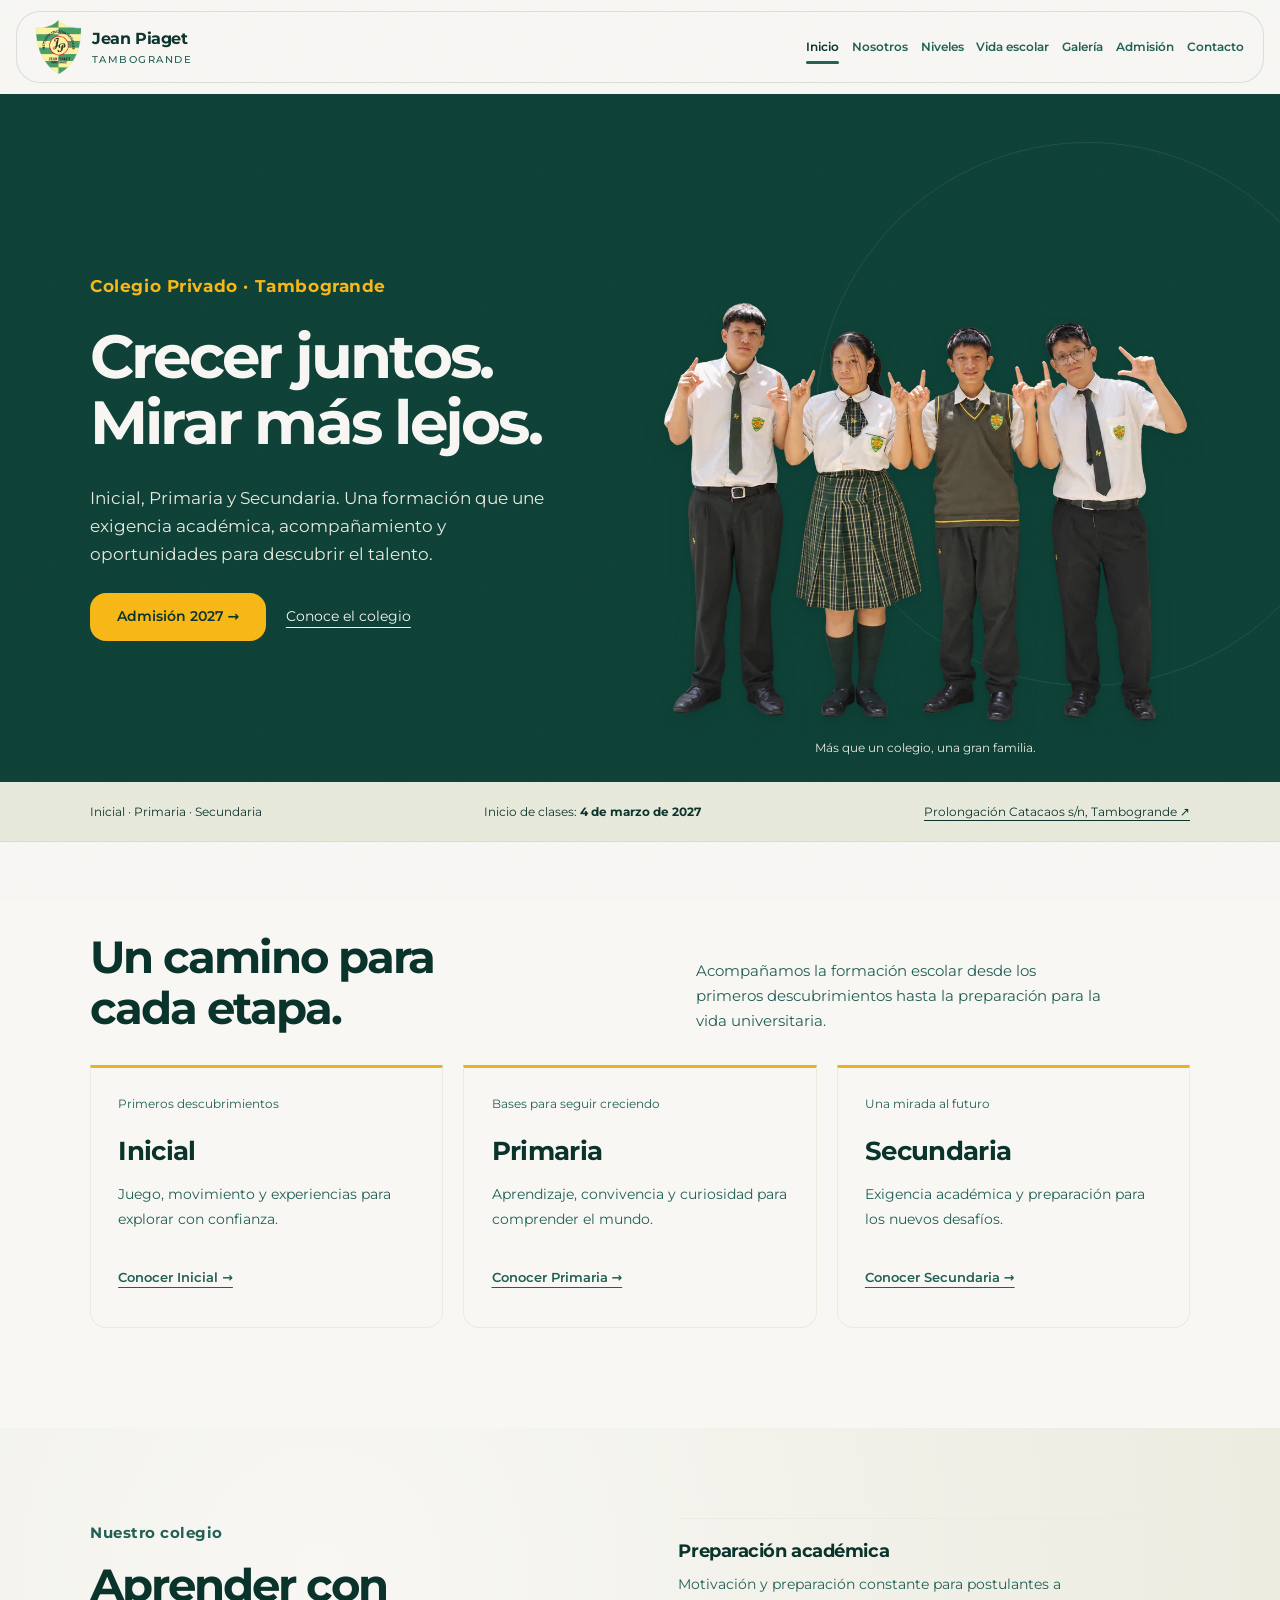
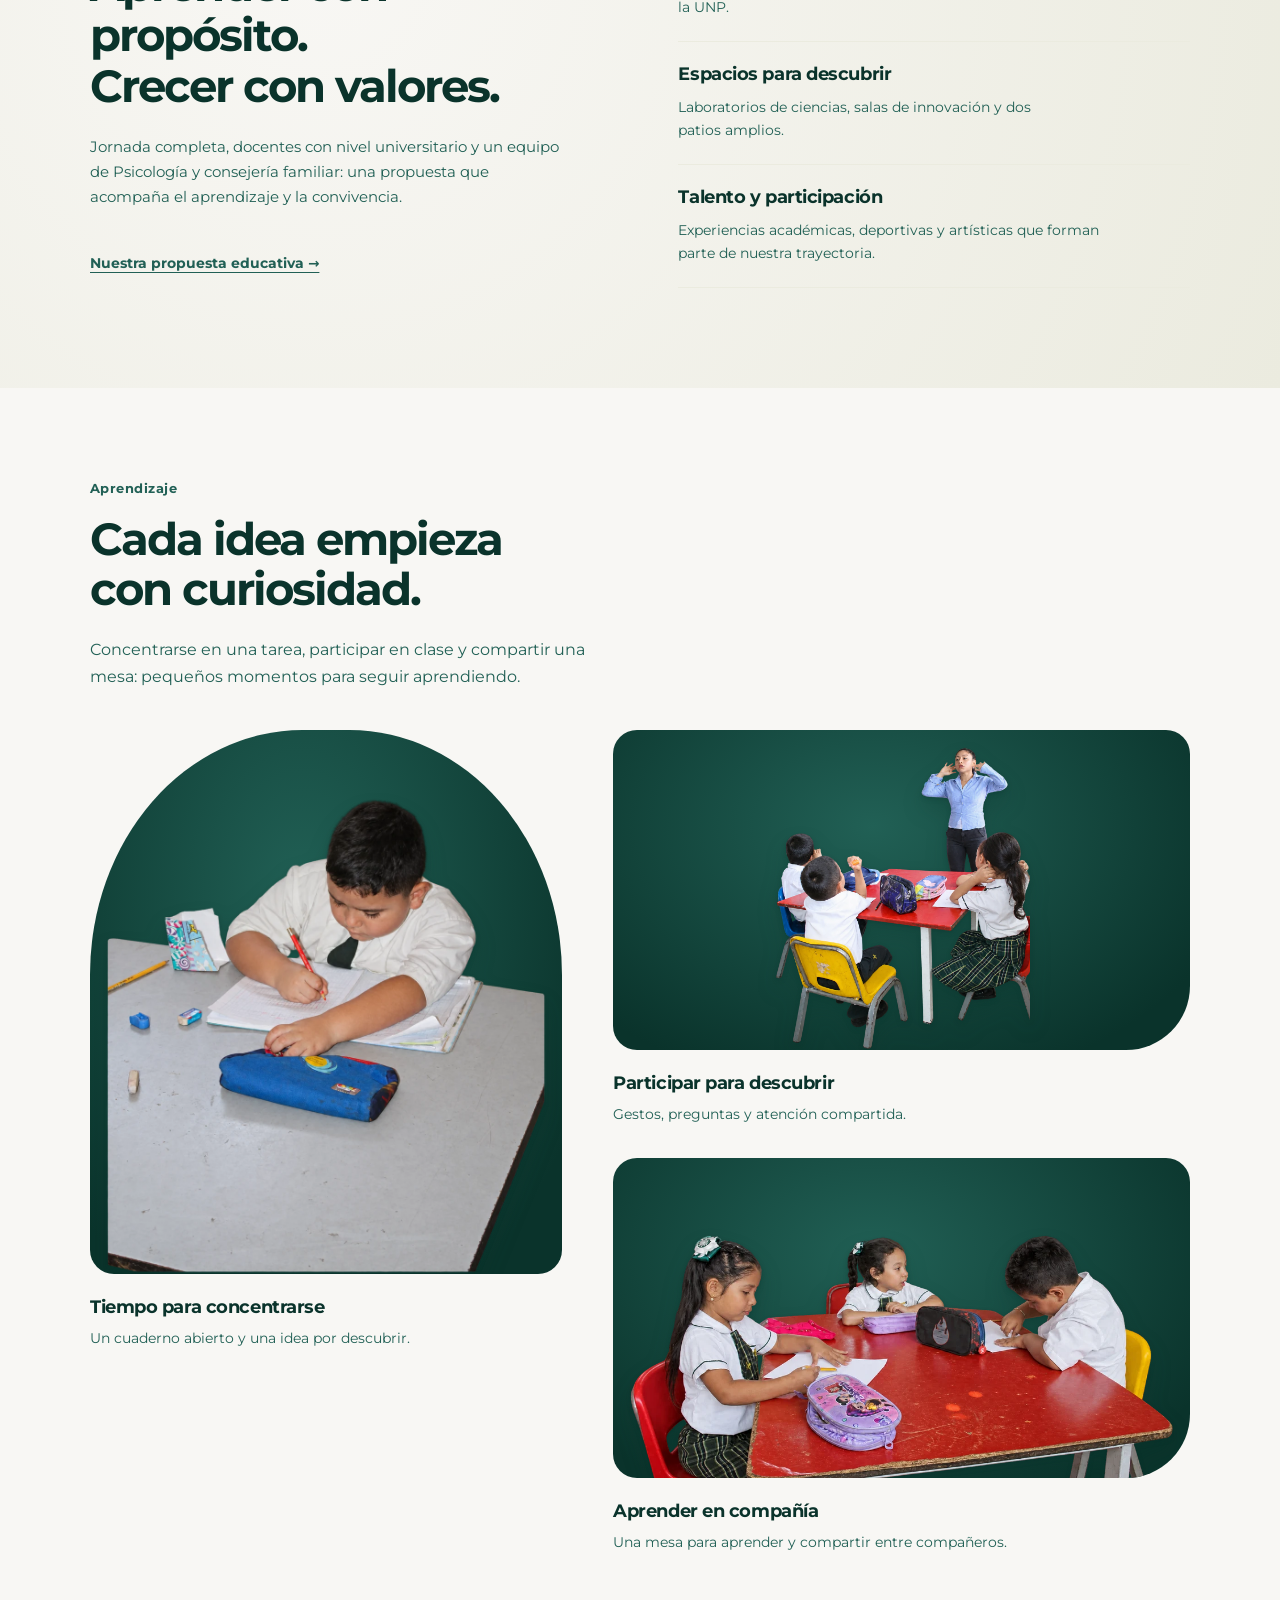
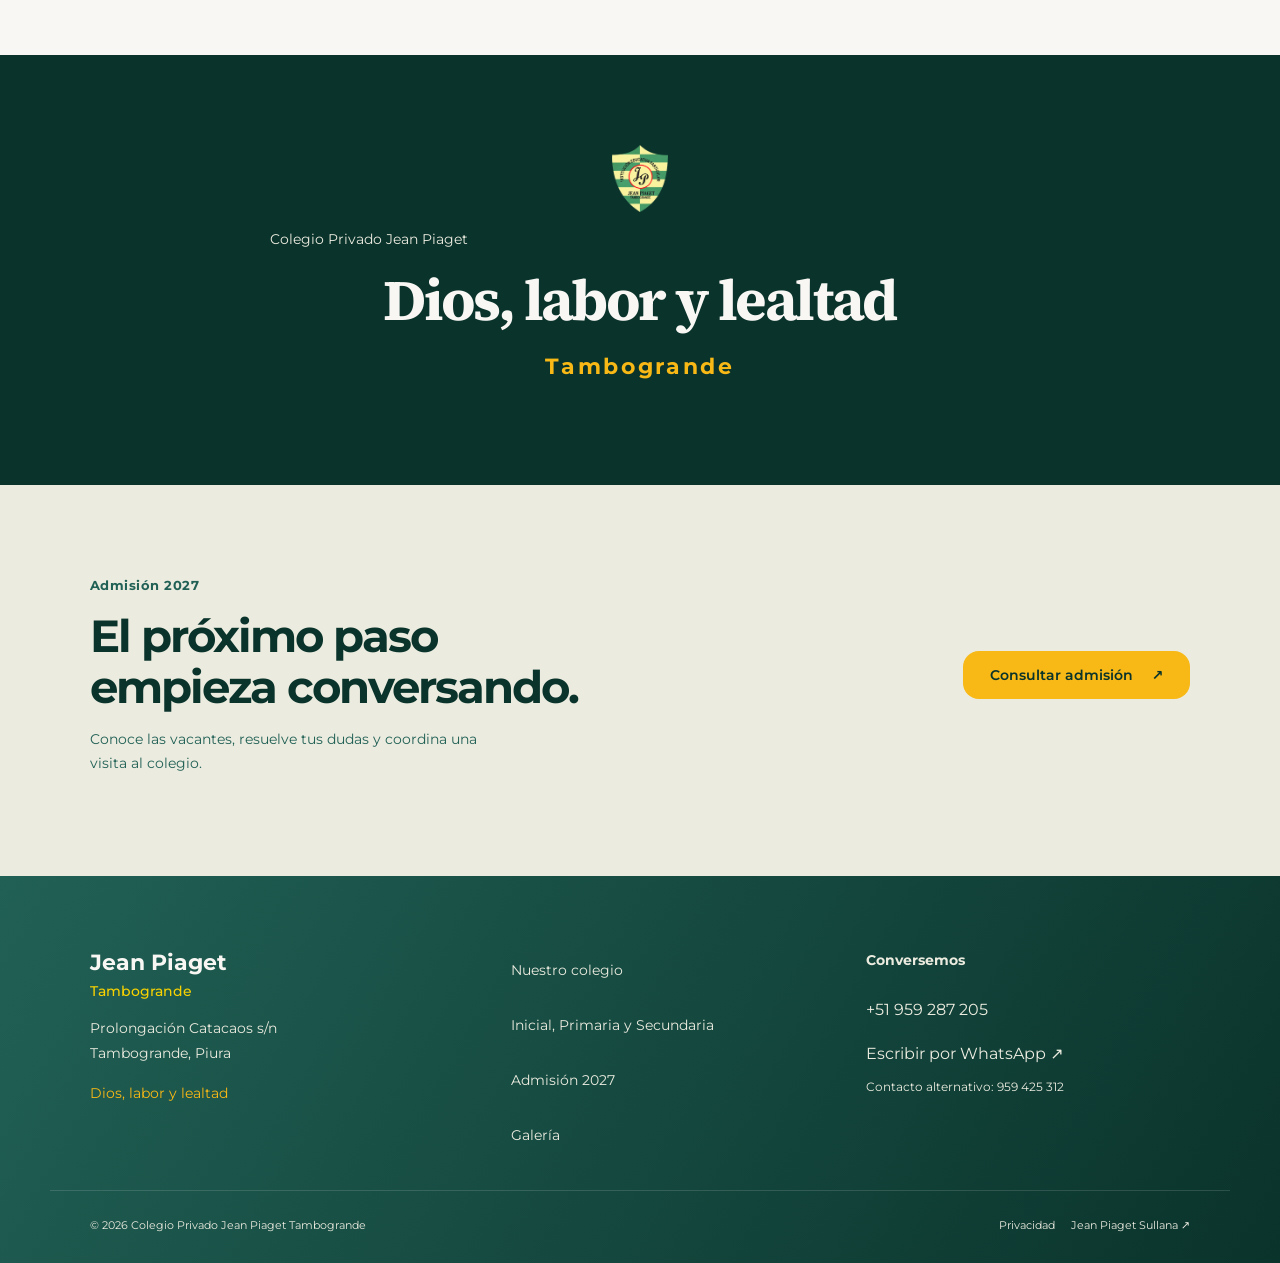
==== commit bcf4effd: "design: unify school header branding across campuses" ====
--- a/index.html
+++ b/index.html
@@ -1,4 +1,5 @@
-<!DOCTYPE html><html lang="es"><head><meta charset="UTF-8"><meta name="viewport" content="width=device-width,initial-scale=1"><title>Inicial, Primaria y Secundaria · Admisión 2027 | Jean Piaget Tambogrande</title><meta name="description" content="Conoce Jean Piaget Tambogrande: propuesta educativa, niveles, admisión 2027 y contacto en Prolongación Catacaos s/n."><meta name="theme-color" content="#0A332B"><link rel="icon" href="img/escudo-tambogrande.png" type="image/png"><link rel="canonical" href="https://adrinoaimar.github.io/jean-piaget-tambogrande-web/"><meta property="og:type" content="website"><meta property="og:site_name" content="Jean Piaget Tambogrande"><meta property="og:title" content="Inicial, Primaria y Secundaria · Admisión 2027"><meta property="og:description" content="Conoce Jean Piaget Tambogrande: propuesta educativa, niveles, admisión 2027 y contacto en Prolongación Catacaos s/n."><meta property="og:url" content="https://adrinoaimar.github.io/jean-piaget-tambogrande-web/"><meta property="og:image" content="https://adrinoaimar.github.io/jean-piaget-tambogrande-web/img/og-tambogrande.jpg"><meta name="twitter:card" content="summary_large_image"><link rel="preload" href="fonts/montserrat-400-latin.woff2" as="font" type="font/woff2" crossorigin><link rel="stylesheet" href="css/styles.css?v=20261109-tambogrande"><link rel="stylesheet" href="css/creative.css?v=20261111-completa"><link rel="stylesheet" href="css/tambogrande.css?v=20261111-completa"><link rel="stylesheet" href="css/site.css?v=20261111-completa"></head><body class="tambogrande-page"><a class="skip-link" href="#contenido">Saltar al contenido</a><header class="site-header"><nav class="nav shell" aria-label="Navegación principal"><a class="brand tb-brand" href="index.html"><img class="brand__mark" src="img/escudo-tambogrande.png" width="256" height="310" alt="Escudo de Jean Piaget Tambogrande"><span class="brand__name">Jean Piaget<span>Tambogrande</span></span></a><button class="nav__toggle" type="button" aria-expanded="false" aria-controls="menu" aria-label="Abrir menú"><span aria-hidden="true">☰</span></button><ul class="nav__links" id="menu"><li><a href="index.html" aria-current="page">Inicio</a></li><li><a href="nosotros.html">Nosotros</a></li><li><a href="niveles.html">Niveles</a></li><li><a href="vida-escolar.html">Vida escolar</a></li><li><a href="galeria.html">Galería</a></li><li><a href="admision.html">Admisión</a></li><li><a href="contacto.html">Contacto</a></li></ul></nav></header><main id="contenido"><section class="tb-hero"><div class="shell tb-hero__grid"><div class="tb-hero__copy"><p class="eyebrow">Colegio Privado · Tambogrande</p><h1>Crecer juntos.<br>Mirar más lejos.</h1><p>Inicial, Primaria y Secundaria. Una formación que une exigencia académica, acompañamiento y oportunidades para descubrir el talento.</p><div class="tb-actions"><a class="btn tb-button" href="admision.html">Admisión 2027 →</a><a class="tb-hero-link" href="nosotros.html">Conoce el colegio</a></div></div><figure class="tb-hero__portrait"><img src="img/recortes/tambogrande/companeros-de-camino.webp" srcset="img/recortes/tambogrande/companeros-de-camino-480.webp 480w, img/recortes/tambogrande/companeros-de-camino.webp 960w" sizes="(max-width:760px) 90vw, 560px" width="960" height="765" alt="Cuatro estudiantes de Tambogrande con sus uniformes" fetchpriority="high" decoding="async"><figcaption>Más que un colegio, una gran familia.</figcaption></figure></div></section>
+<!DOCTYPE html><html lang="es"><head><meta charset="UTF-8"><meta name="viewport" content="width=device-width,initial-scale=1"><title>Inicial, Primaria y Secundaria · Admisión 2027 | Jean Piaget Tambogrande</title><meta name="description" content="Conoce Jean Piaget Tambogrande: propuesta educativa, niveles, admisión 2027 y contacto en Prolongación Catacaos s/n."><meta name="theme-color" content="#0A332B"><link rel="icon" href="img/escudo-tambogrande.png" type="image/png"><link rel="canonical" href="https://adrinoaimar.github.io/jean-piaget-tambogrande-web/"><meta property="og:type" content="website"><meta property="og:site_name" content="Jean Piaget Tambogrande"><meta property="og:title" content="Inicial, Primaria y Secundaria · Admisión 2027"><meta property="og:description" content="Conoce Jean Piaget Tambogrande: propuesta educativa, niveles, admisión 2027 y contacto en Prolongación Catacaos s/n."><meta property="og:url" content="https://adrinoaimar.github.io/jean-piaget-tambogrande-web/"><meta property="og:image" content="https://adrinoaimar.github.io/jean-piaget-tambogrande-web/img/og-tambogrande.jpg"><meta name="twitter:card" content="summary_large_image"><link rel="preload" href="fonts/montserrat-400-latin.woff2" as="font" type="font/woff2" crossorigin><link rel="stylesheet" href="css/styles.css?v=20261109-tambogrande"><link rel="stylesheet" href="css/creative.css?v=20261111-completa"><link rel="stylesheet" href="css/tambogrande.css?v=20261111-completa"><link rel="stylesheet" href="css/site.css?v=20261111-completa"><link rel="stylesheet" href="css/brand.css?v=20261111-unified">
+</head><body class="tambogrande-page"><a class="skip-link" href="#contenido">Saltar al contenido</a><header class="site-header"><nav class="nav shell" aria-label="Navegación principal"><a class="brand tb-brand" href="index.html"><img class="brand__mark" src="img/escudo-tambogrande.png" width="256" height="310" alt="Escudo de Jean Piaget Tambogrande"><span class="brand__name">Jean Piaget<span>Tambogrande</span></span></a><button class="nav__toggle" type="button" aria-expanded="false" aria-controls="menu" aria-label="Abrir menú"><span aria-hidden="true">☰</span></button><ul class="nav__links" id="menu"><li><a href="index.html" aria-current="page">Inicio</a></li><li><a href="nosotros.html">Nosotros</a></li><li><a href="niveles.html">Niveles</a></li><li><a href="vida-escolar.html">Vida escolar</a></li><li><a href="galeria.html">Galería</a></li><li><a href="admision.html">Admisión</a></li><li><a href="contacto.html">Contacto</a></li></ul></nav></header><main id="contenido"><section class="tb-hero"><div class="shell tb-hero__grid"><div class="tb-hero__copy"><p class="eyebrow">Colegio Privado · Tambogrande</p><h1>Crecer juntos.<br>Mirar más lejos.</h1><p>Inicial, Primaria y Secundaria. Una formación que une exigencia académica, acompañamiento y oportunidades para descubrir el talento.</p><div class="tb-actions"><a class="btn tb-button" href="admision.html">Admisión 2027 →</a><a class="tb-hero-link" href="nosotros.html">Conoce el colegio</a></div></div><figure class="tb-hero__portrait"><img src="img/recortes/tambogrande/companeros-de-camino.webp" srcset="img/recortes/tambogrande/companeros-de-camino-480.webp 480w, img/recortes/tambogrande/companeros-de-camino.webp 960w" sizes="(max-width:760px) 90vw, 560px" width="960" height="765" alt="Cuatro estudiantes de Tambogrande con sus uniformes" fetchpriority="high" decoding="async"><figcaption>Más que un colegio, una gran familia.</figcaption></figure></div></section>
 <div class="tb-info-band"><div class="shell"><span>Inicial · Primaria · Secundaria</span><span>Inicio de clases: <strong>4 de marzo de 2027</strong></span><a href="contacto.html">Prolongación Catacaos s/n, Tambogrande ↗</a></div></div>
 <section class="section"><div class="shell"><div class="tb-section-head"><h2>Un camino para<br>cada etapa.</h2><p>Acompañamos la formación escolar desde los primeros descubrimientos hasta la preparación para la vida universitaria.</p></div><div class="tb-level-cards"><article><p class="tb-card-label">Primeros descubrimientos</p><h3>Inicial</h3><p>Juego, movimiento y experiencias para explorar con confianza.</p><a href="niveles.html#inicial">Conocer Inicial →</a></article><article><p class="tb-card-label">Bases para seguir creciendo</p><h3>Primaria</h3><p>Aprendizaje, convivencia y curiosidad para comprender el mundo.</p><a href="niveles.html#primaria">Conocer Primaria →</a></article><article><p class="tb-card-label">Una mirada al futuro</p><h3>Secundaria</h3><p>Exigencia académica y preparación para los nuevos desafíos.</p><a href="niveles.html#secundaria">Conocer Secundaria →</a></article></div></div></section>
 <section class="section section--sunken"><div class="shell tb-story"><div><p class="eyebrow">Nuestro colegio</p><h2>Aprender con propósito.<br>Crecer con valores.</h2><p>Jornada completa, docentes con nivel universitario y un equipo de Psicología y consejería familiar: una propuesta que acompaña el aprendizaje y la convivencia.</p><a class="tb-text-link" href="nosotros.html">Nuestra propuesta educativa →</a></div><div class="tb-facts"><div><h3>Preparación académica</h3><p>Motivación y preparación constante para postulantes a la UNP.</p></div><div><h3>Espacios para descubrir</h3><p>Laboratorios de ciencias, salas de innovación y dos patios amplios.</p></div><div><h3>Talento y participación</h3><p>Experiencias académicas, deportivas y artísticas que forman parte de nuestra trayectoria.</p></div></div></div></section>
--- a/css/brand.css
+++ b/css/brand.css
@@ -0,0 +1,6 @@
+.site-header .brand { display:flex;align-items:center;gap:.7rem;flex-shrink:0; }
+.site-header .brand__mark { width:auto;height:54px;object-fit:contain;flex:0 0 auto; }
+.site-header .brand__name { font-family:"Montserrat",sans-serif;font-size:1rem;font-weight:700;line-height:1.2;letter-spacing:-.025em;color:var(--text-strong);white-space:nowrap; }
+.site-header .brand__name span { display:block;margin-top:.3rem;font-family:"Montserrat",sans-serif;font-size:.65rem;font-weight:500;line-height:1.25;letter-spacing:.14em;text-transform:uppercase;color:var(--text); }
+@media(max-width:600px) { .site-header .brand { gap:.5rem; } .site-header .brand__mark { height:44px; } .site-header .brand__name { font-size:.9rem; } .site-header .brand__name span { font-size:.58rem; } }
+@media(max-width:380px) { .site-header .brand { gap:.35rem; } .site-header .brand__mark { height:36px; } .site-header .brand__name { font-size:.75rem; } .site-header .brand__name span { font-size:.5rem; } }
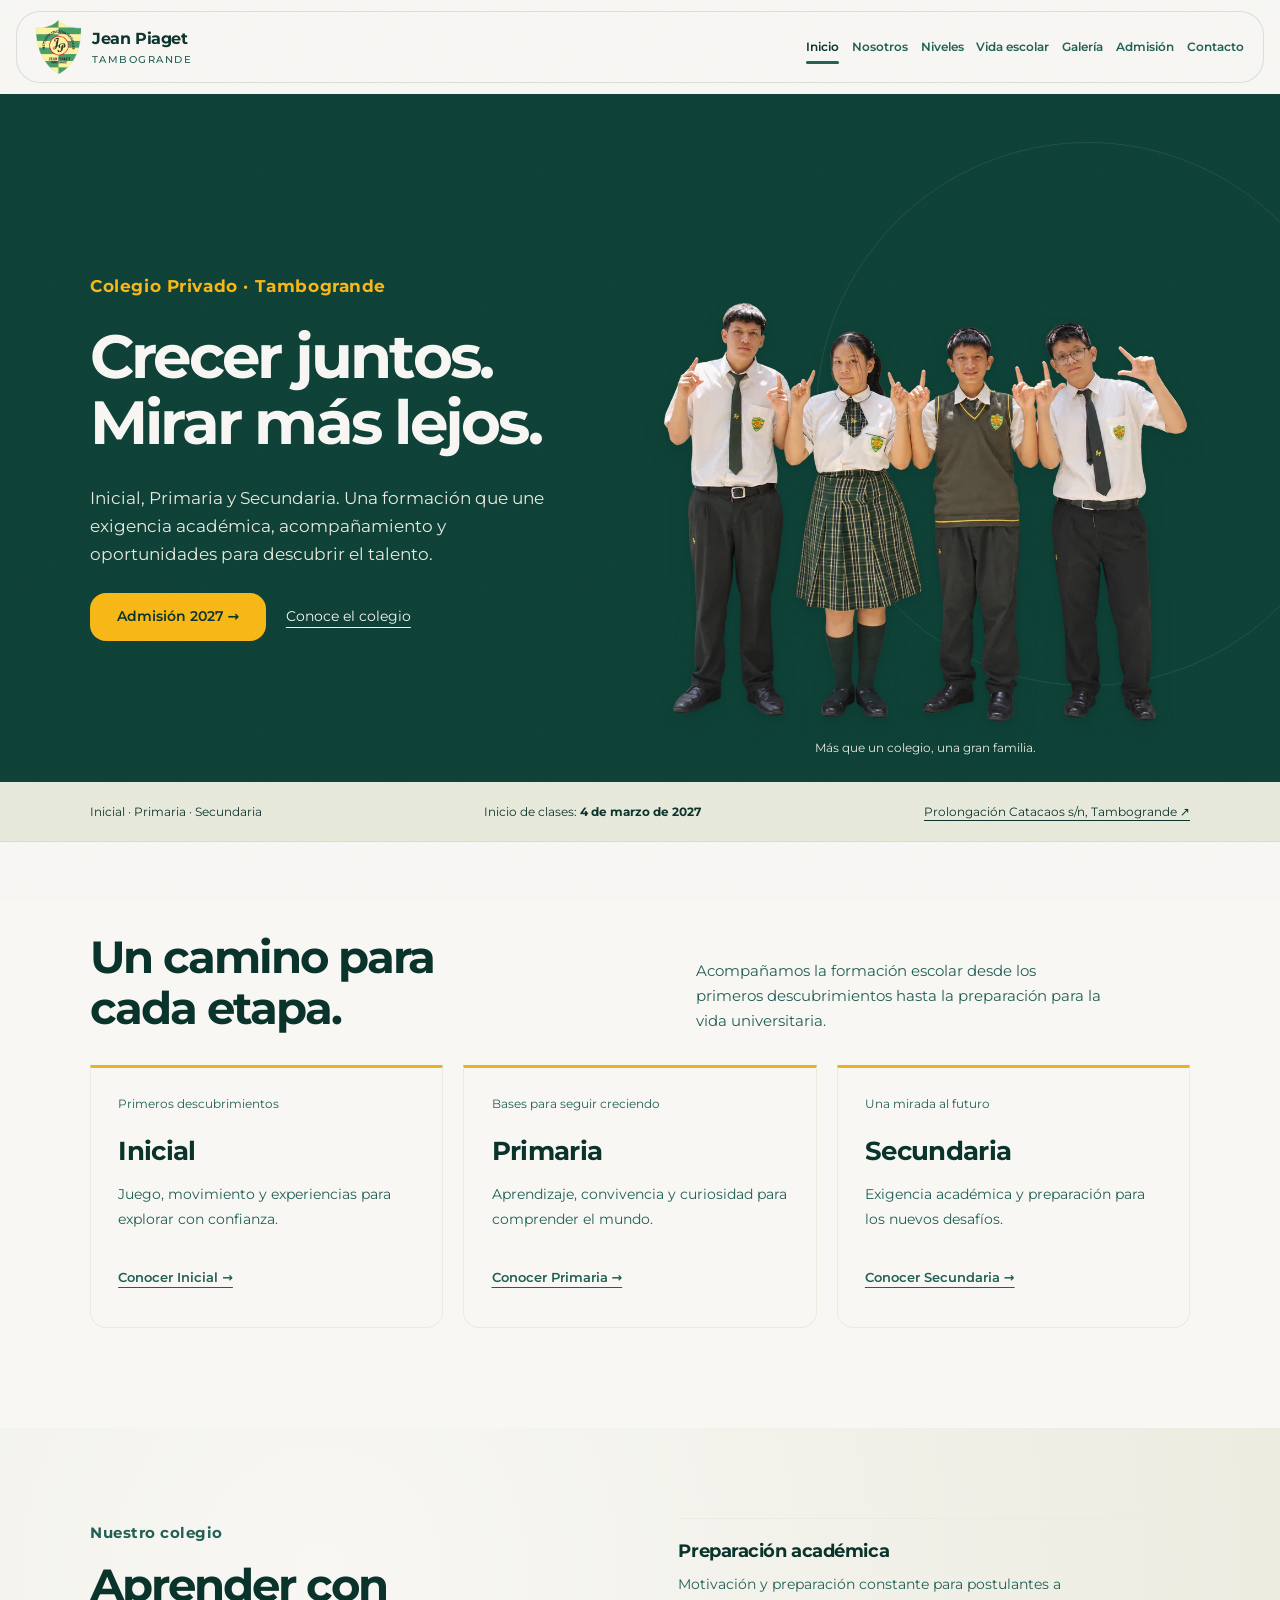
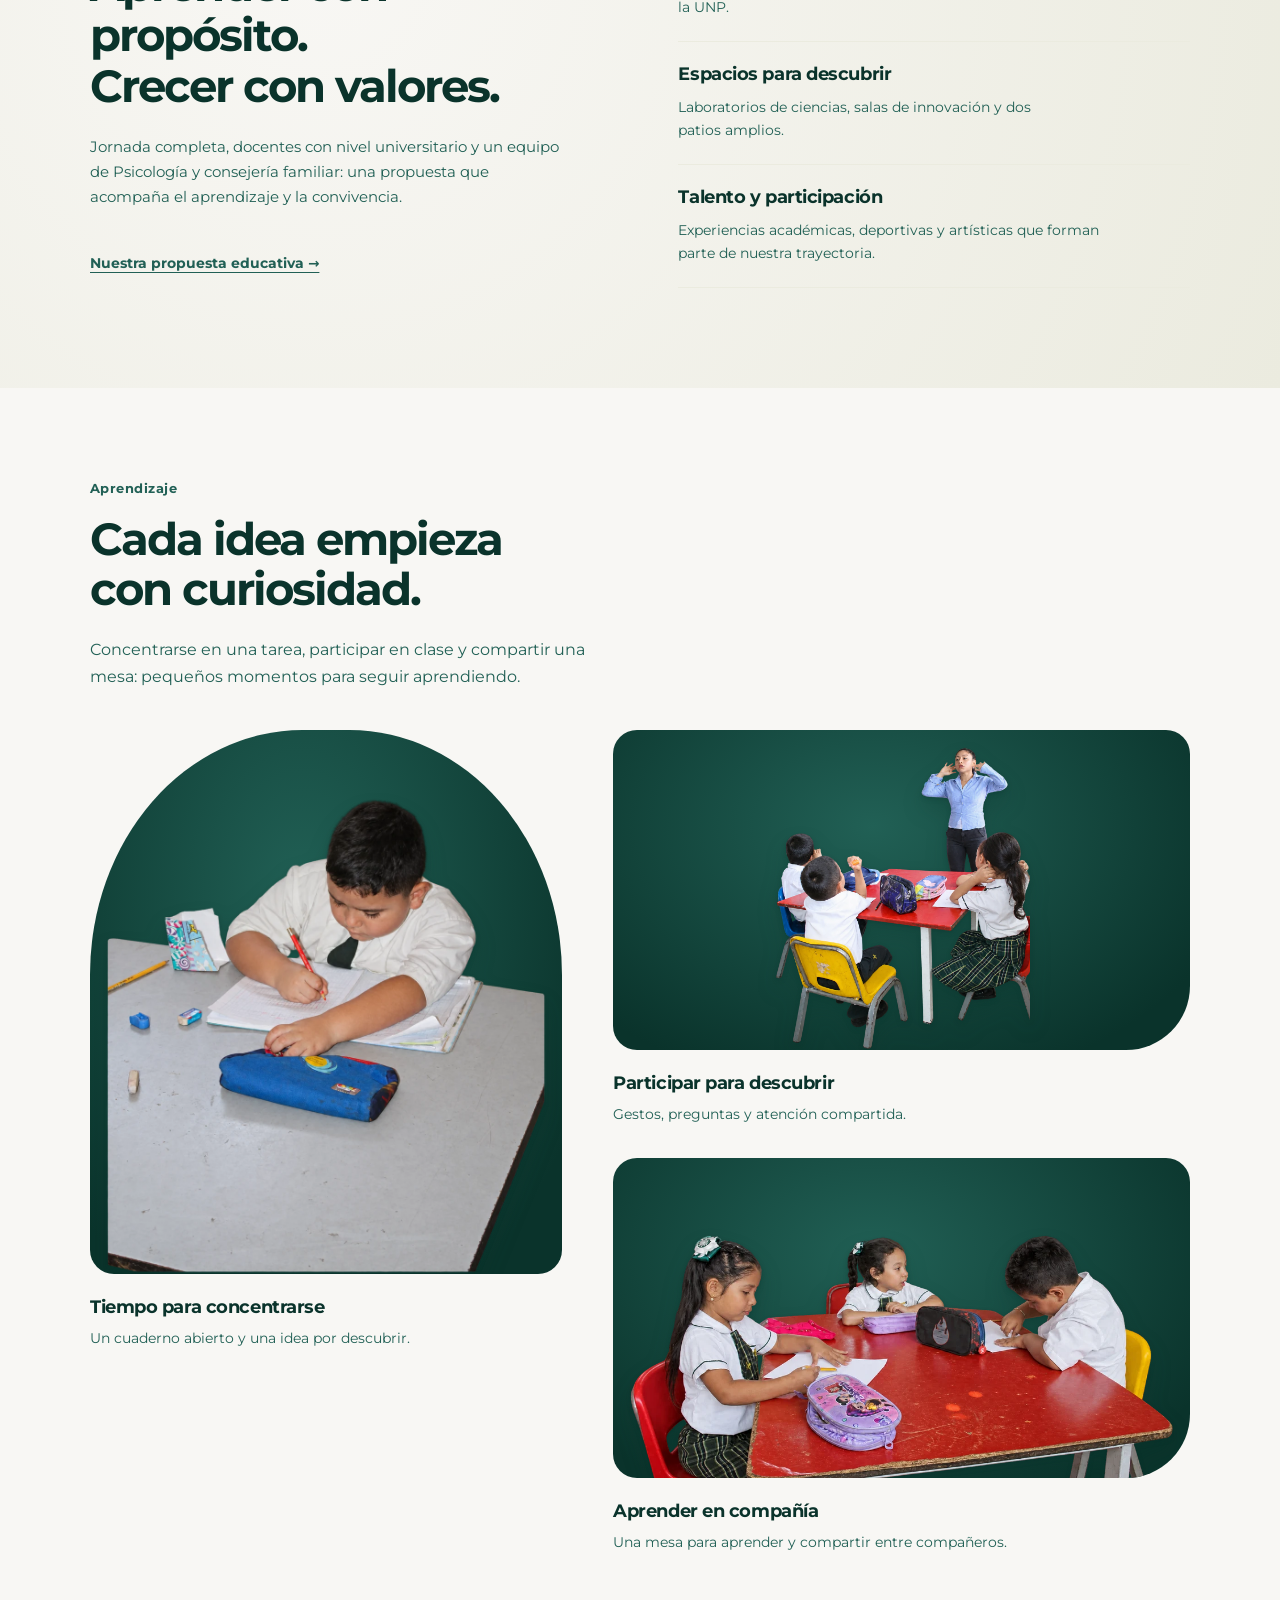
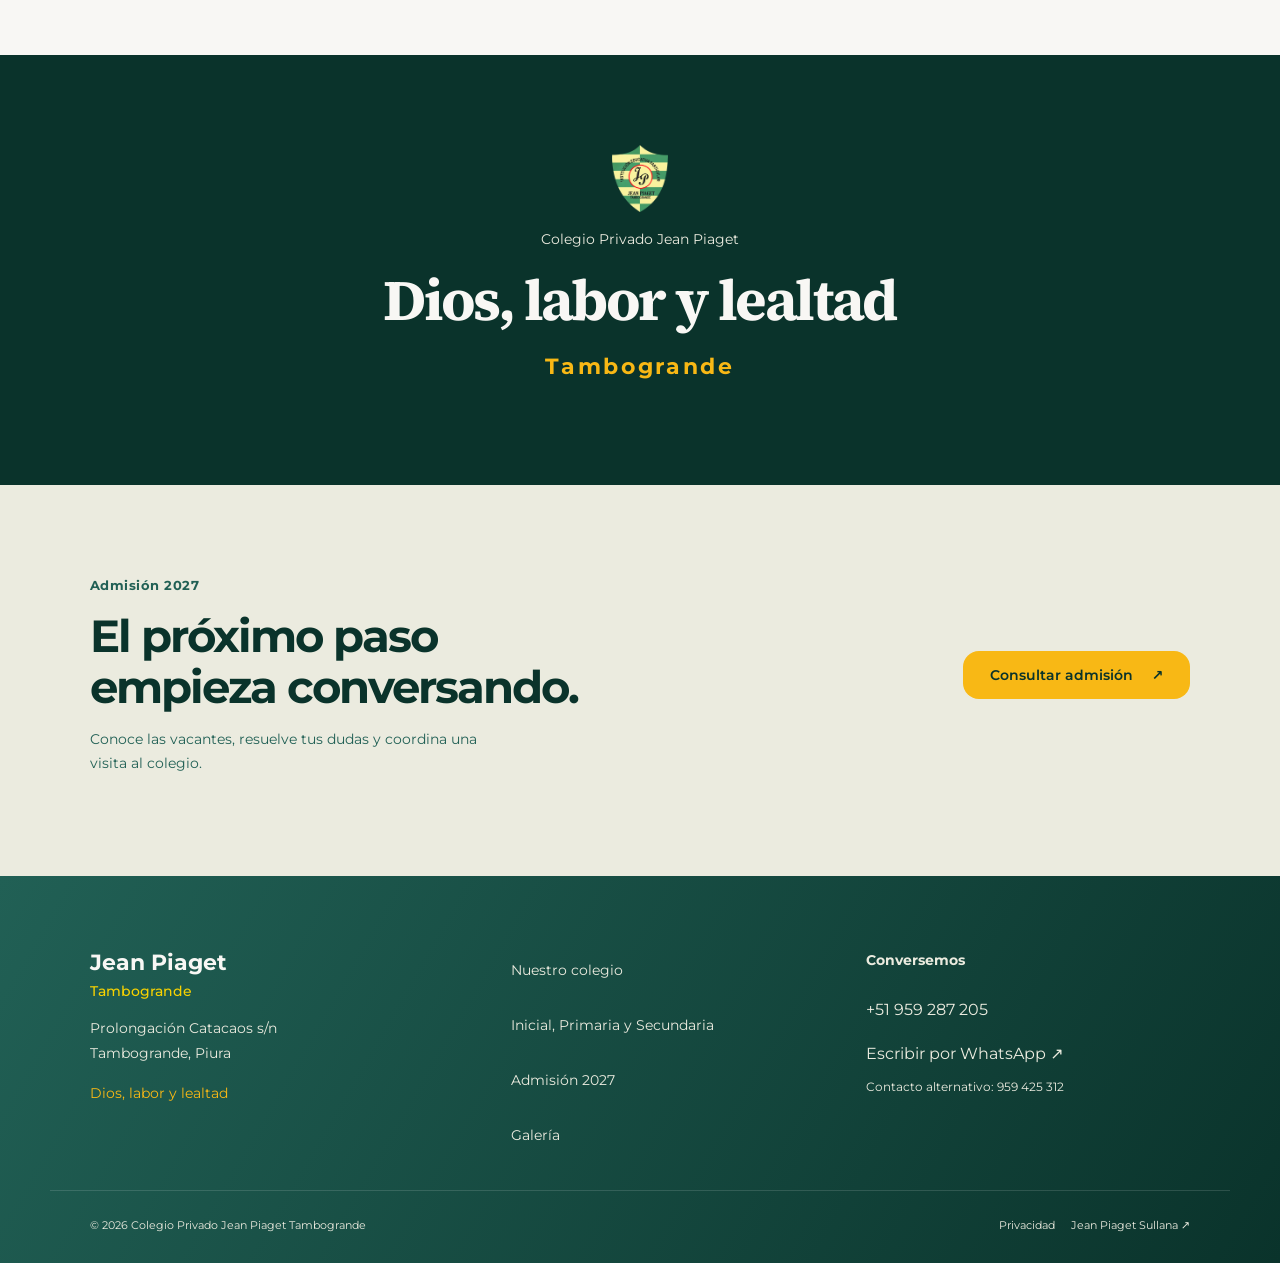
==== commit 1b5fd7cf: "Center Tambogrande motto lockup" ====
--- a/index.html
+++ b/index.html
@@ -1,4 +1,4 @@
-<!DOCTYPE html><html lang="es"><head><meta charset="UTF-8"><meta name="viewport" content="width=device-width,initial-scale=1"><title>Inicial, Primaria y Secundaria · Admisión 2027 | Jean Piaget Tambogrande</title><meta name="description" content="Conoce Jean Piaget Tambogrande: propuesta educativa, niveles, admisión 2027 y contacto en Prolongación Catacaos s/n."><meta name="theme-color" content="#0A332B"><link rel="icon" href="img/escudo-tambogrande.png" type="image/png"><link rel="canonical" href="https://adrinoaimar.github.io/jean-piaget-tambogrande-web/"><meta property="og:type" content="website"><meta property="og:site_name" content="Jean Piaget Tambogrande"><meta property="og:title" content="Inicial, Primaria y Secundaria · Admisión 2027"><meta property="og:description" content="Conoce Jean Piaget Tambogrande: propuesta educativa, niveles, admisión 2027 y contacto en Prolongación Catacaos s/n."><meta property="og:url" content="https://adrinoaimar.github.io/jean-piaget-tambogrande-web/"><meta property="og:image" content="https://adrinoaimar.github.io/jean-piaget-tambogrande-web/img/og-tambogrande.jpg"><meta name="twitter:card" content="summary_large_image"><link rel="preload" href="fonts/montserrat-400-latin.woff2" as="font" type="font/woff2" crossorigin><link rel="stylesheet" href="css/styles.css?v=20261109-tambogrande"><link rel="stylesheet" href="css/creative.css?v=20261111-completa"><link rel="stylesheet" href="css/tambogrande.css?v=20261111-completa"><link rel="stylesheet" href="css/site.css?v=20261111-completa"><link rel="stylesheet" href="css/brand.css?v=20261111-unified">
+<!DOCTYPE html><html lang="es"><head><meta charset="UTF-8"><meta name="viewport" content="width=device-width,initial-scale=1"><title>Inicial, Primaria y Secundaria · Admisión 2027 | Jean Piaget Tambogrande</title><meta name="description" content="Conoce Jean Piaget Tambogrande: propuesta educativa, niveles, admisión 2027 y contacto en Prolongación Catacaos s/n."><meta name="theme-color" content="#0A332B"><link rel="icon" href="img/escudo-tambogrande.png" type="image/png"><link rel="canonical" href="https://adrinoaimar.github.io/jean-piaget-tambogrande-web/"><meta property="og:type" content="website"><meta property="og:site_name" content="Jean Piaget Tambogrande"><meta property="og:title" content="Inicial, Primaria y Secundaria · Admisión 2027"><meta property="og:description" content="Conoce Jean Piaget Tambogrande: propuesta educativa, niveles, admisión 2027 y contacto en Prolongación Catacaos s/n."><meta property="og:url" content="https://adrinoaimar.github.io/jean-piaget-tambogrande-web/"><meta property="og:image" content="https://adrinoaimar.github.io/jean-piaget-tambogrande-web/img/og-tambogrande.jpg"><meta name="twitter:card" content="summary_large_image"><link rel="preload" href="fonts/montserrat-400-latin.woff2" as="font" type="font/woff2" crossorigin><link rel="stylesheet" href="css/styles.css?v=20261109-tambogrande"><link rel="stylesheet" href="css/creative.css?v=20261111-completa"><link rel="stylesheet" href="css/tambogrande.css?v=20261111-completa"><link rel="stylesheet" href="css/site.css?v=20261111-motto-center"><link rel="stylesheet" href="css/brand.css?v=20261111-unified">
 </head><body class="tambogrande-page"><a class="skip-link" href="#contenido">Saltar al contenido</a><header class="site-header"><nav class="nav shell" aria-label="Navegación principal"><a class="brand tb-brand" href="index.html"><img class="brand__mark" src="img/escudo-tambogrande.png" width="256" height="310" alt="Escudo de Jean Piaget Tambogrande"><span class="brand__name">Jean Piaget<span>Tambogrande</span></span></a><button class="nav__toggle" type="button" aria-expanded="false" aria-controls="menu" aria-label="Abrir menú"><span aria-hidden="true">☰</span></button><ul class="nav__links" id="menu"><li><a href="index.html" aria-current="page">Inicio</a></li><li><a href="nosotros.html">Nosotros</a></li><li><a href="niveles.html">Niveles</a></li><li><a href="vida-escolar.html">Vida escolar</a></li><li><a href="galeria.html">Galería</a></li><li><a href="admision.html">Admisión</a></li><li><a href="contacto.html">Contacto</a></li></ul></nav></header><main id="contenido"><section class="tb-hero"><div class="shell tb-hero__grid"><div class="tb-hero__copy"><p class="eyebrow">Colegio Privado · Tambogrande</p><h1>Crecer juntos.<br>Mirar más lejos.</h1><p>Inicial, Primaria y Secundaria. Una formación que une exigencia académica, acompañamiento y oportunidades para descubrir el talento.</p><div class="tb-actions"><a class="btn tb-button" href="admision.html">Admisión 2027 →</a><a class="tb-hero-link" href="nosotros.html">Conoce el colegio</a></div></div><figure class="tb-hero__portrait"><img src="img/recortes/tambogrande/companeros-de-camino.webp" srcset="img/recortes/tambogrande/companeros-de-camino-480.webp 480w, img/recortes/tambogrande/companeros-de-camino.webp 960w" sizes="(max-width:760px) 90vw, 560px" width="960" height="765" alt="Cuatro estudiantes de Tambogrande con sus uniformes" fetchpriority="high" decoding="async"><figcaption>Más que un colegio, una gran familia.</figcaption></figure></div></section>
 <div class="tb-info-band"><div class="shell"><span>Inicial · Primaria · Secundaria</span><span>Inicio de clases: <strong>4 de marzo de 2027</strong></span><a href="contacto.html">Prolongación Catacaos s/n, Tambogrande ↗</a></div></div>
 <section class="section"><div class="shell"><div class="tb-section-head"><h2>Un camino para<br>cada etapa.</h2><p>Acompañamos la formación escolar desde los primeros descubrimientos hasta la preparación para la vida universitaria.</p></div><div class="tb-level-cards"><article><p class="tb-card-label">Primeros descubrimientos</p><h3>Inicial</h3><p>Juego, movimiento y experiencias para explorar con confianza.</p><a href="niveles.html#inicial">Conocer Inicial →</a></article><article><p class="tb-card-label">Bases para seguir creciendo</p><h3>Primaria</h3><p>Aprendizaje, convivencia y curiosidad para comprender el mundo.</p><a href="niveles.html#primaria">Conocer Primaria →</a></article><article><p class="tb-card-label">Una mirada al futuro</p><h3>Secundaria</h3><p>Exigencia académica y preparación para los nuevos desafíos.</p><a href="niveles.html#secundaria">Conocer Secundaria →</a></article></div></div></section>
--- a/css/site.css
+++ b/css/site.css
@@ -46,8 +46,8 @@
 .tb-learning .tb-stage--tall img { height:32rem; }
 .tb-learning .tb-scene .tb-stage img { height:19rem; }
 .tb-motto { background:#0a332b;color:#f8f7f4;text-align:center; }
-.tb-motto img { margin:0 auto 1rem;object-fit:contain; }
-.tb-motto p { color:#ebebdf;font-size:.85rem; }
+.tb-motto img { display:block;margin:0 auto 1rem;object-fit:contain; }
+.tb-motto p { width:max-content;max-width:100%;margin:0 auto;text-align:center;color:#ebebdf;font-size:.85rem; }
 .tb-motto h2 { font-family:'Source Serif 4',Georgia,serif;color:#f8f7f4;font-size:clamp(2rem,4.5vw,4rem);margin:1rem 0; }
 .tb-motto span { display:block;color:#f8b815;letter-spacing:.12em;font-size:clamp(1rem,2vw,1.4rem);font-weight:700; }
 .tb-next { background:var(--surface-sunken); }
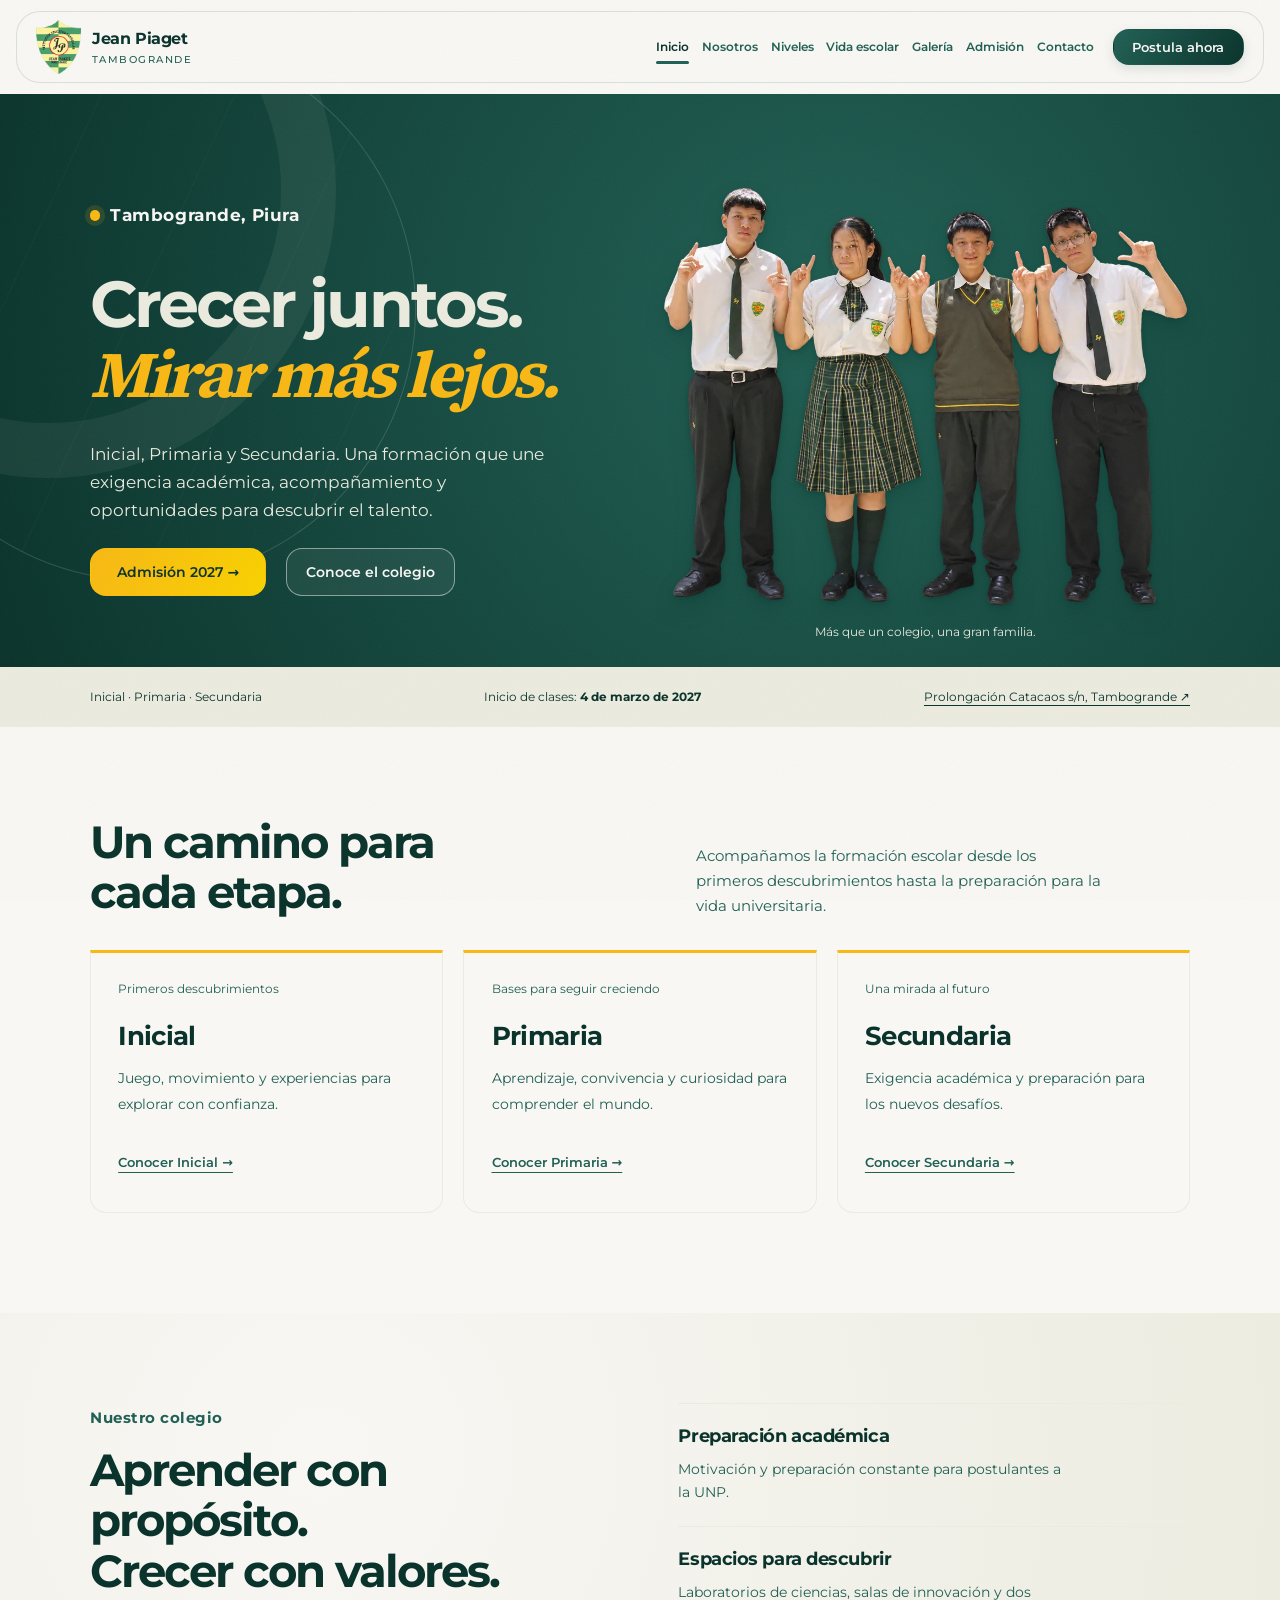
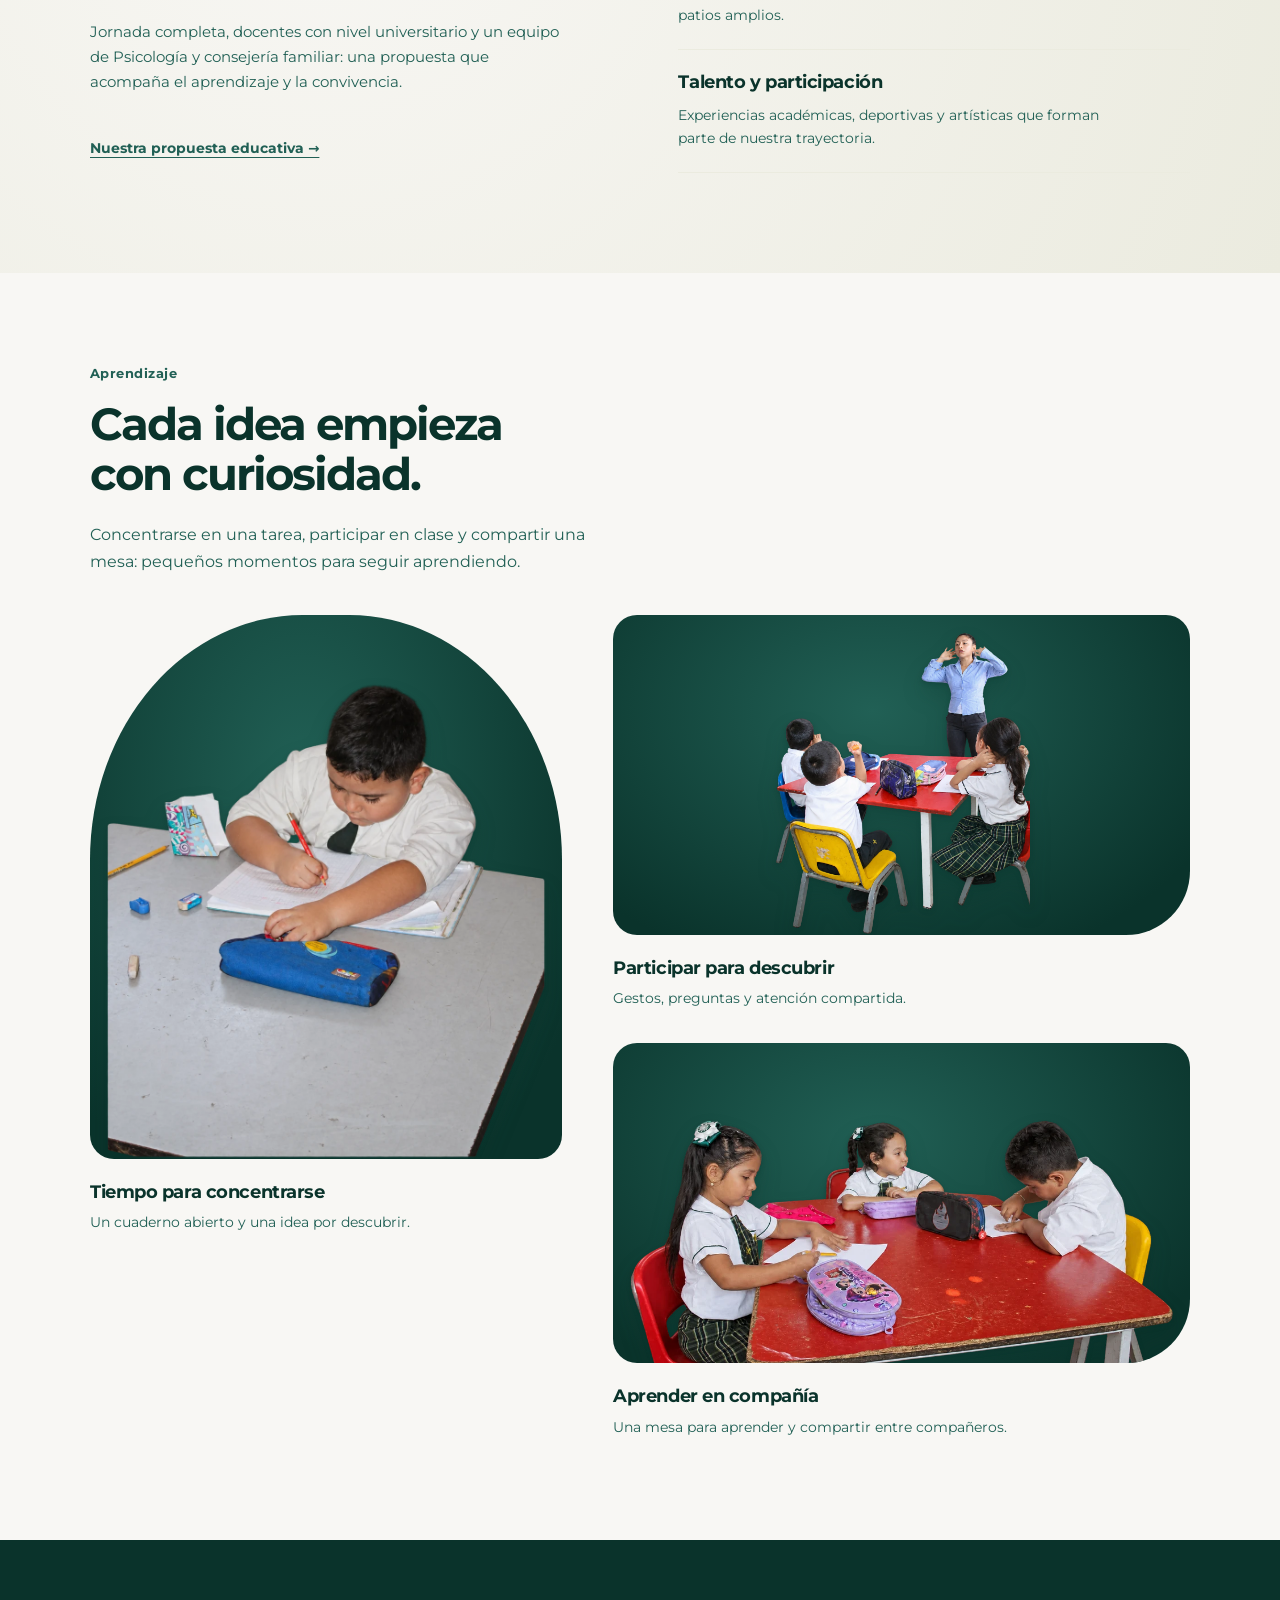
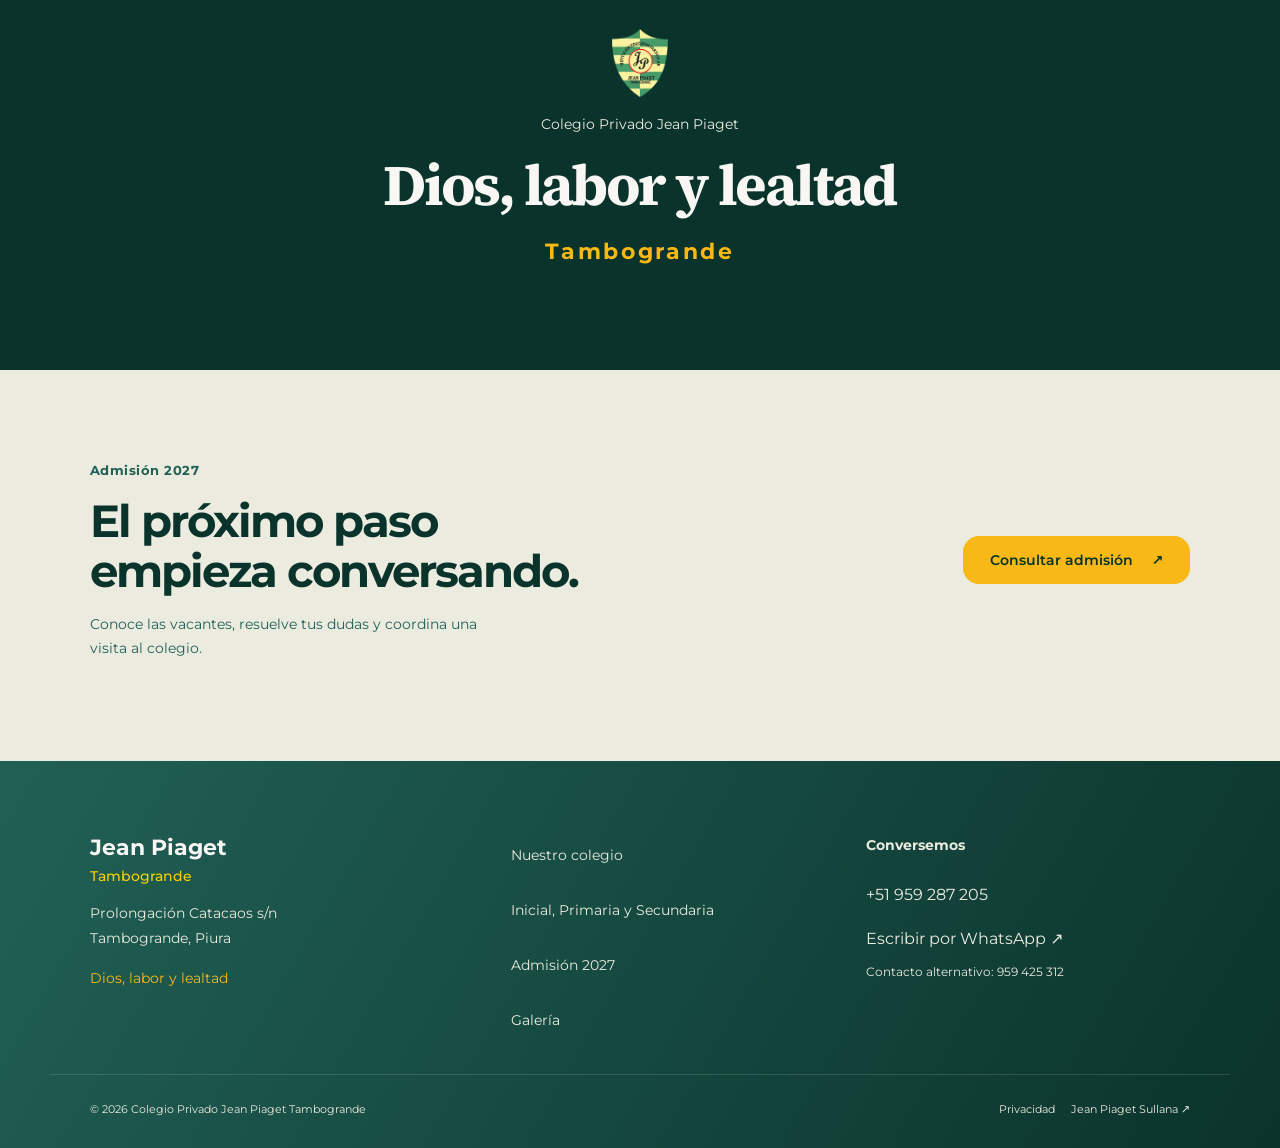
==== commit 5bc2264c: "Unify shared campus visual identity" ====
--- a/index.html
+++ b/index.html
@@ -1,5 +1,5 @@
-<!DOCTYPE html><html lang="es"><head><meta charset="UTF-8"><meta name="viewport" content="width=device-width,initial-scale=1"><title>Inicial, Primaria y Secundaria · Admisión 2027 | Jean Piaget Tambogrande</title><meta name="description" content="Conoce Jean Piaget Tambogrande: propuesta educativa, niveles, admisión 2027 y contacto en Prolongación Catacaos s/n."><meta name="theme-color" content="#0A332B"><link rel="icon" href="img/escudo-tambogrande.png" type="image/png"><link rel="canonical" href="https://adrinoaimar.github.io/jean-piaget-tambogrande-web/"><meta property="og:type" content="website"><meta property="og:site_name" content="Jean Piaget Tambogrande"><meta property="og:title" content="Inicial, Primaria y Secundaria · Admisión 2027"><meta property="og:description" content="Conoce Jean Piaget Tambogrande: propuesta educativa, niveles, admisión 2027 y contacto en Prolongación Catacaos s/n."><meta property="og:url" content="https://adrinoaimar.github.io/jean-piaget-tambogrande-web/"><meta property="og:image" content="https://adrinoaimar.github.io/jean-piaget-tambogrande-web/img/og-tambogrande.jpg"><meta name="twitter:card" content="summary_large_image"><link rel="preload" href="fonts/montserrat-400-latin.woff2" as="font" type="font/woff2" crossorigin><link rel="stylesheet" href="css/styles.css?v=20261109-tambogrande"><link rel="stylesheet" href="css/creative.css?v=20261111-completa"><link rel="stylesheet" href="css/tambogrande.css?v=20261111-completa"><link rel="stylesheet" href="css/site.css?v=20261111-motto-center"><link rel="stylesheet" href="css/brand.css?v=20261111-unified">
-</head><body class="tambogrande-page"><a class="skip-link" href="#contenido">Saltar al contenido</a><header class="site-header"><nav class="nav shell" aria-label="Navegación principal"><a class="brand tb-brand" href="index.html"><img class="brand__mark" src="img/escudo-tambogrande.png" width="256" height="310" alt="Escudo de Jean Piaget Tambogrande"><span class="brand__name">Jean Piaget<span>Tambogrande</span></span></a><button class="nav__toggle" type="button" aria-expanded="false" aria-controls="menu" aria-label="Abrir menú"><span aria-hidden="true">☰</span></button><ul class="nav__links" id="menu"><li><a href="index.html" aria-current="page">Inicio</a></li><li><a href="nosotros.html">Nosotros</a></li><li><a href="niveles.html">Niveles</a></li><li><a href="vida-escolar.html">Vida escolar</a></li><li><a href="galeria.html">Galería</a></li><li><a href="admision.html">Admisión</a></li><li><a href="contacto.html">Contacto</a></li></ul></nav></header><main id="contenido"><section class="tb-hero"><div class="shell tb-hero__grid"><div class="tb-hero__copy"><p class="eyebrow">Colegio Privado · Tambogrande</p><h1>Crecer juntos.<br>Mirar más lejos.</h1><p>Inicial, Primaria y Secundaria. Una formación que une exigencia académica, acompañamiento y oportunidades para descubrir el talento.</p><div class="tb-actions"><a class="btn tb-button" href="admision.html">Admisión 2027 →</a><a class="tb-hero-link" href="nosotros.html">Conoce el colegio</a></div></div><figure class="tb-hero__portrait"><img src="img/recortes/tambogrande/companeros-de-camino.webp" srcset="img/recortes/tambogrande/companeros-de-camino-480.webp 480w, img/recortes/tambogrande/companeros-de-camino.webp 960w" sizes="(max-width:760px) 90vw, 560px" width="960" height="765" alt="Cuatro estudiantes de Tambogrande con sus uniformes" fetchpriority="high" decoding="async"><figcaption>Más que un colegio, una gran familia.</figcaption></figure></div></section>
+<!DOCTYPE html><html lang="es"><head><meta charset="UTF-8"><meta name="viewport" content="width=device-width,initial-scale=1"><title>Inicial, Primaria y Secundaria · Admisión 2027 | Jean Piaget Tambogrande</title><meta name="description" content="Conoce Jean Piaget Tambogrande: propuesta educativa, niveles, admisión 2027 y contacto en Prolongación Catacaos s/n."><meta name="theme-color" content="#0A332B"><link rel="icon" href="img/escudo-tambogrande.png" type="image/png"><link rel="canonical" href="https://adrinoaimar.github.io/jean-piaget-tambogrande-web/"><meta property="og:type" content="website"><meta property="og:site_name" content="Jean Piaget Tambogrande"><meta property="og:title" content="Inicial, Primaria y Secundaria · Admisión 2027"><meta property="og:description" content="Conoce Jean Piaget Tambogrande: propuesta educativa, niveles, admisión 2027 y contacto en Prolongación Catacaos s/n."><meta property="og:url" content="https://adrinoaimar.github.io/jean-piaget-tambogrande-web/"><meta property="og:image" content="https://adrinoaimar.github.io/jean-piaget-tambogrande-web/img/og-tambogrande.jpg"><meta name="twitter:card" content="summary_large_image"><link rel="preload" href="fonts/montserrat-400-latin.woff2" as="font" type="font/woff2" crossorigin><link rel="stylesheet" href="css/styles.css?v=20261109-tambogrande"><link rel="stylesheet" href="css/creative.css?v=20261111-completa"><link rel="stylesheet" href="css/tambogrande.css?v=20261111-completa"><link rel="stylesheet" href="css/site.css?v=20261111-campus-identity"><link rel="stylesheet" href="css/brand.css?v=20261111-campus-identity">
+</head><body class="tambogrande-page"><a class="skip-link" href="#contenido">Saltar al contenido</a><header class="site-header"><nav class="nav shell" aria-label="Navegación principal"><a class="brand tb-brand" href="index.html"><img class="brand__mark" src="img/escudo-tambogrande.png" width="256" height="310" alt="Escudo de Jean Piaget Tambogrande"><span class="brand__name">Jean Piaget<span>Tambogrande</span></span></a><button class="nav__toggle" type="button" aria-expanded="false" aria-controls="menu" aria-label="Abrir menú"><span aria-hidden="true">☰</span></button><ul class="nav__links" id="menu"><li><a href="index.html" aria-current="page">Inicio</a></li><li><a href="nosotros.html">Nosotros</a></li><li><a href="niveles.html">Niveles</a></li><li><a href="vida-escolar.html">Vida escolar</a></li><li><a href="galeria.html">Galería</a></li><li><a href="admision.html">Admisión</a></li><li><a href="contacto.html">Contacto</a></li></ul><a class="btn btn--primary btn--sm tb-nav-cta" href="admision.html">Postula ahora</a></nav></header><main id="contenido"><section class="tb-hero tb-home-hero"><div class="shell tb-hero__grid"><div class="tb-hero__copy"><p class="eyebrow">Tambogrande, Piura</p><h1>Crecer juntos.<br><em>Mirar más lejos.</em></h1><p>Inicial, Primaria y Secundaria. Una formación que une exigencia académica, acompañamiento y oportunidades para descubrir el talento.</p><div class="tb-actions"><a class="btn tb-button" href="admision.html">Admisión 2027 →</a><a class="btn btn--ghost tb-hero-link" href="nosotros.html">Conoce el colegio</a></div></div><figure class="tb-hero__portrait"><img src="img/recortes/tambogrande/companeros-de-camino.webp" srcset="img/recortes/tambogrande/companeros-de-camino-480.webp 480w, img/recortes/tambogrande/companeros-de-camino.webp 960w" sizes="(max-width:760px) 90vw, 560px" width="960" height="765" alt="Cuatro estudiantes de Tambogrande con sus uniformes" fetchpriority="high" decoding="async"><figcaption>Más que un colegio, una gran familia.</figcaption></figure></div></section>
 <div class="tb-info-band"><div class="shell"><span>Inicial · Primaria · Secundaria</span><span>Inicio de clases: <strong>4 de marzo de 2027</strong></span><a href="contacto.html">Prolongación Catacaos s/n, Tambogrande ↗</a></div></div>
 <section class="section"><div class="shell"><div class="tb-section-head"><h2>Un camino para<br>cada etapa.</h2><p>Acompañamos la formación escolar desde los primeros descubrimientos hasta la preparación para la vida universitaria.</p></div><div class="tb-level-cards"><article><p class="tb-card-label">Primeros descubrimientos</p><h3>Inicial</h3><p>Juego, movimiento y experiencias para explorar con confianza.</p><a href="niveles.html#inicial">Conocer Inicial →</a></article><article><p class="tb-card-label">Bases para seguir creciendo</p><h3>Primaria</h3><p>Aprendizaje, convivencia y curiosidad para comprender el mundo.</p><a href="niveles.html#primaria">Conocer Primaria →</a></article><article><p class="tb-card-label">Una mirada al futuro</p><h3>Secundaria</h3><p>Exigencia académica y preparación para los nuevos desafíos.</p><a href="niveles.html#secundaria">Conocer Secundaria →</a></article></div></div></section>
 <section class="section section--sunken"><div class="shell tb-story"><div><p class="eyebrow">Nuestro colegio</p><h2>Aprender con propósito.<br>Crecer con valores.</h2><p>Jornada completa, docentes con nivel universitario y un equipo de Psicología y consejería familiar: una propuesta que acompaña el aprendizaje y la convivencia.</p><a class="tb-text-link" href="nosotros.html">Nuestra propuesta educativa →</a></div><div class="tb-facts"><div><h3>Preparación académica</h3><p>Motivación y preparación constante para postulantes a la UNP.</p></div><div><h3>Espacios para descubrir</h3><p>Laboratorios de ciencias, salas de innovación y dos patios amplios.</p></div><div><h3>Talento y participación</h3><p>Experiencias académicas, deportivas y artísticas que forman parte de nuestra trayectoria.</p></div></div></div></section>
--- a/css/site.css
+++ b/css/site.css
@@ -7,11 +7,7 @@
 .tambogrande-page .nav { gap:1rem; }
 .tambogrande-page .nav__links { margin-left:auto; }
 .tambogrande-page .nav__links a { font-size:.76rem; }
-.tb-hero { background:#0d4036; }
-.tb-hero::before,.tb-hero::after { animation:none!important; }
-.tb-hero::before { border-color:rgba(235,235,223,.09); }
-.tb-hero::after { content:none; }
-.tb-hero .eyebrow { color:#f8b815; }
+.tb-hero { background:radial-gradient(circle at 65% 40%,var(--jp-green),var(--jp-forest)); }
 .tb-hero h1 { max-width:15ch; }
 .tb-hero__copy p { max-width:44ch; }
 .tb-hero__portrait figcaption { color:#ebebdf; }
@@ -23,14 +19,14 @@
 .tb-actions .tb-text-link { margin-top:0; }
 .tb-hero-link { display:inline-flex;align-items:center;min-height:48px;color:#f8f7f4;text-decoration:underline;text-underline-offset:.35rem;font-size:.86rem; }
 .tb-button,.tb-button:hover,.tb-button:focus-visible { color:#0a332b; }
-.tb-info-band { background:#e8eadc;border-bottom:1px solid #d5ddcd;color:#0a332b; }
+.tb-info-band { background:var(--surface-sunken);border-bottom:1px solid var(--line);color:var(--text-strong); }
 .tb-info-band>.shell { display:flex;justify-content:space-between;align-items:center;gap:1rem;padding-block:1.25rem;font-size:.75rem;line-height:1.6; }
 .tb-info-band a { text-decoration:underline;text-underline-offset:.25rem; }
 .tb-section-head { display:grid;grid-template-columns:1.15fr 1fr;gap:var(--tb-gap);align-items:end;margin-bottom:2rem; }
 .tb-section-head h2 { margin:0; }
 .tb-section-head p { max-width:42ch;margin:0;font-size:.95rem; }
 .tb-level-cards { display:grid;grid-template-columns:repeat(3,minmax(0,1fr));gap:1.25rem; }
-.tb-level-cards article { padding:1.7rem;border-top:3px solid #e8b424;background:var(--surface-raised);border-radius:0 0 16px 16px;border-inline:1px solid var(--line);border-bottom:1px solid var(--line);display:flex;flex-direction:column; }
+.tb-level-cards article { padding:1.7rem;border-top:3px solid var(--jp-gold);background:var(--surface-raised);border-radius:0 0 16px 16px;border-inline:1px solid var(--line);border-bottom:1px solid var(--line);display:flex;flex-direction:column; }
 .tb-card-label { font-size:.72rem;color:var(--text-muted);margin:0 0 1.3rem; }
 .tb-level-cards h3 { font-size:1.6rem;margin:0 0 .9rem; }
 .tb-level-cards p:not(.tb-card-label) { font-size:.9rem;line-height:1.8;margin:0 0 1.4rem; }
@@ -48,7 +44,7 @@
 .tb-motto { background:#0a332b;color:#f8f7f4;text-align:center; }
 .tb-motto img { display:block;margin:0 auto 1rem;object-fit:contain; }
 .tb-motto p { width:max-content;max-width:100%;margin:0 auto;text-align:center;color:#ebebdf;font-size:.85rem; }
-.tb-motto h2 { font-family:'Source Serif 4',Georgia,serif;color:#f8f7f4;font-size:clamp(2rem,4.5vw,4rem);margin:1rem 0; }
+.tb-motto h2 { font-family:var(--jp-font-accent);color:#f8f7f4;font-size:clamp(2rem,4.5vw,4rem);margin:1rem 0; }
 .tb-motto span { display:block;color:#f8b815;letter-spacing:.12em;font-size:clamp(1rem,2vw,1.4rem);font-weight:700; }
 .tb-next { background:var(--surface-sunken); }
 .tb-next-grid { display:flex;justify-content:space-between;align-items:center;gap:2rem; }
@@ -56,14 +52,14 @@
 .tb-next p:last-child { max-width:46ch;font-size:.9rem; }
 .tb-next .btn { flex-shrink:0; }
 .tb-value { padding:clamp(1.7rem,4vw,3rem);background:var(--surface-sunken);border-left:3px solid #f8b815; }
-.tb-value h3 { font-family:'Source Serif 4',Georgia,serif;font-size:2rem; }
+.tb-value h3 { font-family:var(--jp-font-accent);font-size:2rem; }
 .tb-facilities { display:grid;grid-template-columns:repeat(2,minmax(0,1fr));gap:1.5rem; }
 .tb-facilities article { padding:1.7rem;background:var(--surface-raised);border:1px solid var(--line);border-radius:16px; }
 .tb-facilities h3 { font-size:1.1rem;margin:0 0 1rem; }
 .tb-facilities p { font-size:.9rem;margin:0;line-height:1.8; }
 .tb-timeline { list-style:none;margin:0;padding:0; }
 .tb-timeline li { display:grid;grid-template-columns:8rem 1fr;gap:2rem;padding:1.8rem 0;border-bottom:1px solid var(--line); }
-.tb-timeline li>strong { font-family:'Source Serif 4',Georgia,serif;font-size:2rem;color:var(--text-strong); }
+.tb-timeline li>strong { font-family:var(--jp-font-accent);font-size:2rem;color:var(--text-strong); }
 .tb-timeline h3 { font-size:1.05rem;margin:.4rem 0 .8rem; }
 .tb-timeline p { font-size:.9rem;max-width:70ch;margin:0; }
 .tb-level-grid { display:grid;grid-template-columns:1fr 1fr;gap:clamp(2rem,5vw,4rem);align-items:center; }
@@ -86,7 +82,7 @@
 .tb-admission-date a { font-size:.8rem;text-decoration:underline;text-underline-offset:.3rem; }
 .tb-admission-steps { list-style:none;padding:0;display:grid;grid-template-columns:repeat(3,minmax(0,1fr));gap:2rem;margin:0; }
 .tb-admission-steps>li { border-top:1px solid var(--line-strong);padding-top:1.5rem; }
-.tb-admission-steps strong { font-family:'Source Serif 4',Georgia,serif;font-size:2rem;color:var(--leaf); }
+.tb-admission-steps strong { font-family:var(--jp-font-accent);font-size:2rem;color:var(--leaf); }
 .tb-admission-steps h3 { font-size:1.05rem;margin:1rem 0; }
 .tb-admission-steps p { font-size:.9rem; }
 .tb-contact-grid { display:grid;grid-template-columns:1fr 1fr;align-items:start;gap:clamp(2rem,6vw,5rem); }
@@ -159,7 +155,7 @@
 @media(prefers-reduced-motion:reduce) { html { scroll-behavior:auto; } }
 
 html:not(.js) .tb-inquiry { display:none; }
-@media(min-width:761px) { .tb-hero:not(.tb-page-hero) .tb-hero__grid { grid-template-columns:1.05fr 1fr; } .tb-hero:not(.tb-page-hero) h1 { font-size:clamp(2.8rem,4.8vw,4.7rem); } }
+@media(min-width:761px) { .tb-hero:not(.tb-page-hero) .tb-hero__grid { grid-template-columns:1.05fr 1fr; } .tb-hero:not(.tb-page-hero).tb-home-hero h1 { font-size:clamp(3.3rem,5.1vw,5.1rem);max-width:12ch; } }
 .tb-gallery-complete.tb-gallery.gallery { grid-template-columns:repeat(2,minmax(0,1fr)); }
 .tb-footer-grid>div>a { display:inline-flex;align-items:center;min-height:44px; }
 @media(max-width:550px) { .tb-gallery-complete.tb-gallery.gallery { grid-template-columns:1fr; } }
@@ -167,5 +163,4 @@
 @media(min-width:551px) { .tb-gallery-complete .tb-gallery__item--wide { grid-column:1/-1; } .tb-gallery-complete .tb-gallery__item--wide .photo-open,.tb-gallery-complete .tb-gallery__item--wide>img { height:clamp(20rem,38vw,27rem); } }
 @media(max-width:550px) { .tb-gallery-complete .tb-gallery__item--wide .photo-open,.tb-gallery-complete .tb-gallery__item--wide>img { height:auto;aspect-ratio:2/1; } }
 .tambogrande-page .eyebrow { color:var(--brand-green); }
-.tambogrande-page .tb-hero .eyebrow { color:#f8b815; }
 @media(prefers-color-scheme:dark) { .tambogrande-page .eyebrow { color:#f8b815; } }
--- a/css/brand.css
+++ b/css/brand.css
@@ -1,6 +1,79 @@
+/* Jean Piaget: identidad compartida por sus sedes de Sullana y Tambogrande. */
+:root {
+  /* Primitives */
+  --jp-forest: #0A332B;
+  --jp-green: #216055;
+  --jp-ivory: #F8F7F4;
+  --jp-cream: #EBEBDF;
+  --jp-gold: #F8B815;
+  --jp-gold-bright: #F8D200;
+
+  /* Shared brand and type aliases */
+  --brand-green: var(--jp-green);
+  --brand-green-deep: var(--jp-forest);
+  --brand-cream: var(--jp-cream);
+  --brand-red: var(--jp-gold);
+  --brand-ink: var(--jp-forest);
+  --sunshine: var(--jp-gold);
+  --lime: var(--jp-gold-bright);
+  --jp-font-sans: "Montserrat", system-ui, -apple-system, "Segoe UI", sans-serif;
+  --jp-font-accent: "Source Serif 4", Georgia, serif;
+}
+
+body { font-family: var(--jp-font-sans); }
+h1, h2, h3, h4 { font-family: var(--jp-font-sans); }
+
 .site-header .brand { display:flex;align-items:center;gap:.7rem;flex-shrink:0; }
 .site-header .brand__mark { width:auto;height:54px;object-fit:contain;flex:0 0 auto; }
-.site-header .brand__name { font-family:"Montserrat",sans-serif;font-size:1rem;font-weight:700;line-height:1.2;letter-spacing:-.025em;color:var(--text-strong);white-space:nowrap; }
-.site-header .brand__name span { display:block;margin-top:.3rem;font-family:"Montserrat",sans-serif;font-size:.65rem;font-weight:500;line-height:1.25;letter-spacing:.14em;text-transform:uppercase;color:var(--text); }
-@media(max-width:600px) { .site-header .brand { gap:.5rem; } .site-header .brand__mark { height:44px; } .site-header .brand__name { font-size:.9rem; } .site-header .brand__name span { font-size:.58rem; } }
-@media(max-width:380px) { .site-header .brand { gap:.35rem; } .site-header .brand__mark { height:36px; } .site-header .brand__name { font-size:.75rem; } .site-header .brand__name span { font-size:.5rem; } }
+.site-header .brand__name { font-family:var(--jp-font-sans);font-size:1rem;font-weight:700;line-height:1.2;letter-spacing:-.025em;color:var(--text-strong);white-space:nowrap; }
+.site-header .brand__name span { display:block;margin-top:.3rem;font-family:var(--jp-font-sans);font-size:.65rem;font-weight:500;line-height:1.25;letter-spacing:.14em;text-transform:uppercase;color:var(--text); }
+
+/* El mismo tratamiento de hero, color y geometría en las dos sedes. */
+.hero, .page-hero, .tb-hero {
+  background: radial-gradient(circle at 65% 40%, var(--jp-green), var(--jp-forest));
+}
+.tb-hero { isolation:isolate;overflow:hidden; }
+.tb-hero::before {
+  content:"";position:absolute;z-index:-1;inset:-10%;
+  background:repeating-linear-gradient(120deg,transparent 0,transparent 119px,rgba(248,247,244,.035) 120px,transparent 121px);
+  transform:rotate(-5deg);pointer-events:none;
+}
+.tb-hero::after {
+  content:"";position:absolute;z-index:-1;width:36rem;height:36rem;right:-22rem;top:-12rem;
+  border:55px solid rgba(235,235,223,.14);border-radius:50%;pointer-events:none;opacity:.45;
+}
+.tb-hero .eyebrow { display:inline-flex;align-items:center;gap:.6rem;color:var(--jp-ivory); }
+.tb-hero .eyebrow::before { content:"";width:.65rem;height:.65rem;flex:0 0 auto;border-radius:50%;background:var(--jp-gold);box-shadow:0 0 0 5px rgba(248,184,21,.13); }
+.tb-hero .tb-button { background:linear-gradient(120deg,var(--jp-gold),var(--jp-gold-bright));color:var(--jp-forest); }
+.tb-hero .tb-button:hover { background:var(--jp-gold-bright); }
+.tb-home-hero h1 { max-width:11ch;font-size:clamp(3.3rem,5.7vw,5.8rem);color:var(--jp-cream); }
+.tb-home-hero h1 em { color:var(--jp-gold);font-family:var(--jp-font-accent);font-style:italic;font-weight:700; }
+.tb-home-hero .tb-hero__portrait img { height:clamp(24rem,34vw,33rem); }
+.tb-home-hero .tb-hero-link.btn--ghost { min-height:48px;padding:.8rem 1.2rem;border-color:rgba(248,247,244,.5);border-radius:16px;background:rgba(248,247,244,.06);color:var(--jp-ivory);text-decoration:none; }
+.tb-home-hero .tb-hero-link.btn--ghost:hover,
+.tb-home-hero .tb-hero-link.btn--ghost:focus-visible { border-color:var(--jp-ivory);background:rgba(248,247,244,.14);color:var(--jp-ivory); }
+
+.tb-nav-cta { margin-left:.2rem; }
+@media(max-width:1020px) {
+  .tambogrande-page .nav__toggle { order:3; }
+  .tambogrande-page .tb-nav-cta { order:2; }
+}
+@media(max-width:760px) {
+  .tb-home-hero .tb-hero__portrait img { height:clamp(20rem,85vw,30rem); }
+}
+@media(max-width:600px) {
+  .site-header .brand { gap:.5rem; }
+  .site-header .brand__mark { height:44px; }
+  .site-header .brand__name { font-size:.9rem; }
+  .site-header .brand__name span { font-size:.58rem; }
+  .tambogrande-page .tb-nav-cta { padding:.55rem .7rem;font-size:.68rem; }
+}
+@media(max-width:380px) {
+  .site-header .brand { gap:.35rem; }
+  .site-header .brand__mark { height:36px; }
+  .site-header .brand__name { font-size:.75rem; }
+  .site-header .brand__name span { font-size:.5rem; }
+}
+@media(max-width:600px) {
+  .tb-home-hero h1 { font-size:clamp(2.25rem,10vw,3.6rem);line-height:1.1;max-width:15ch; }
+}
